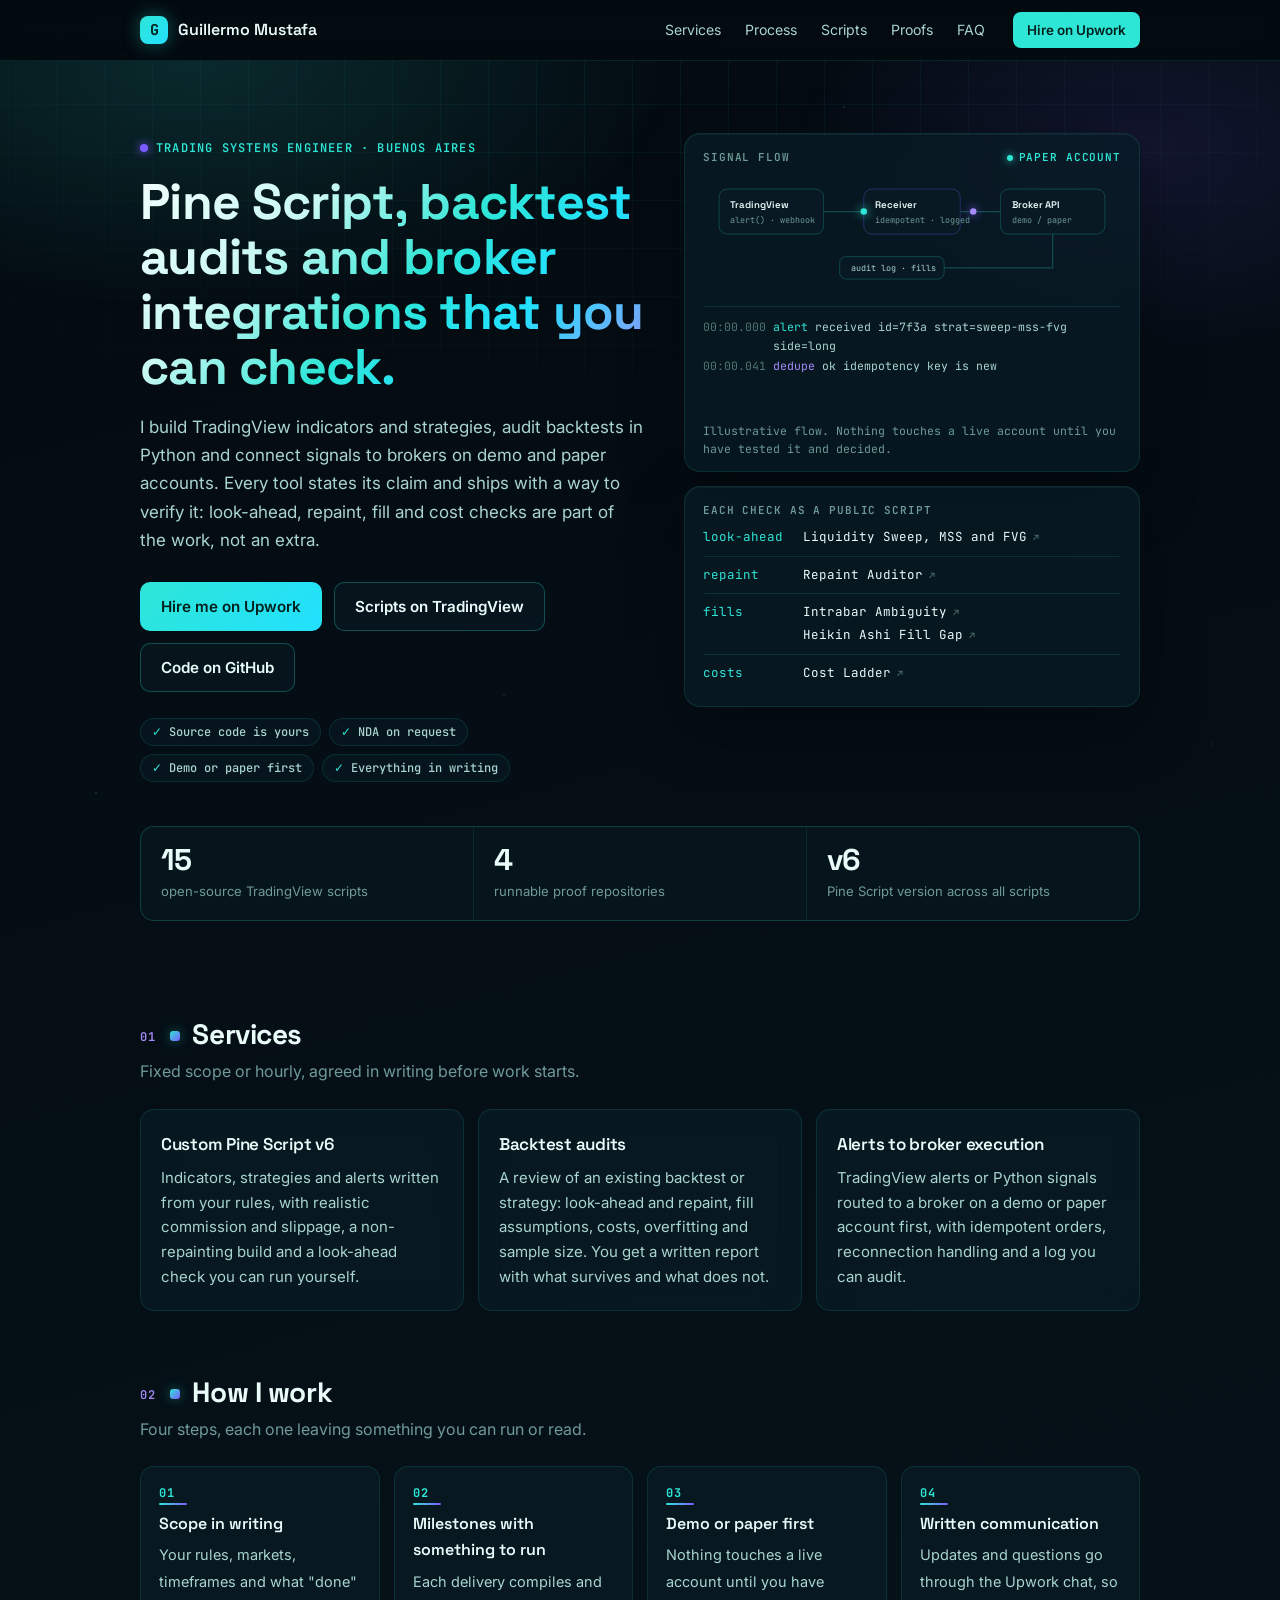
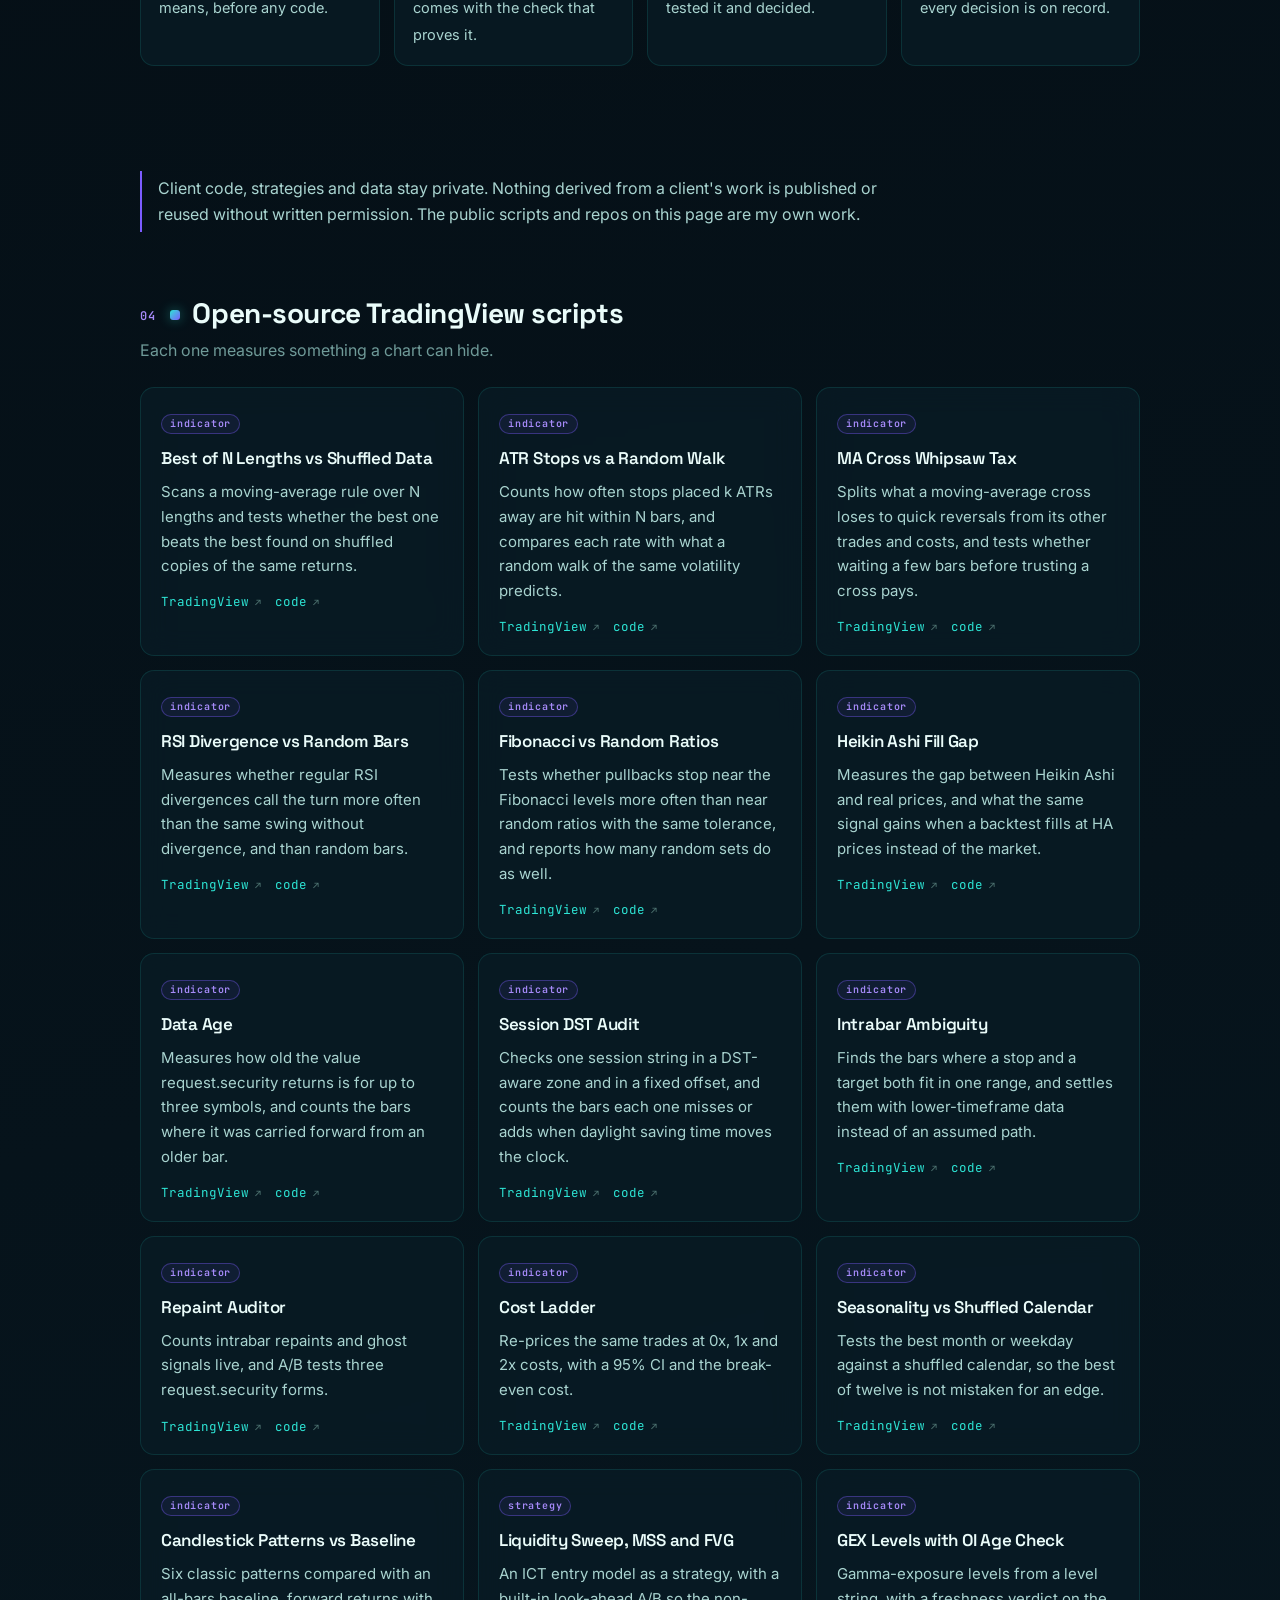
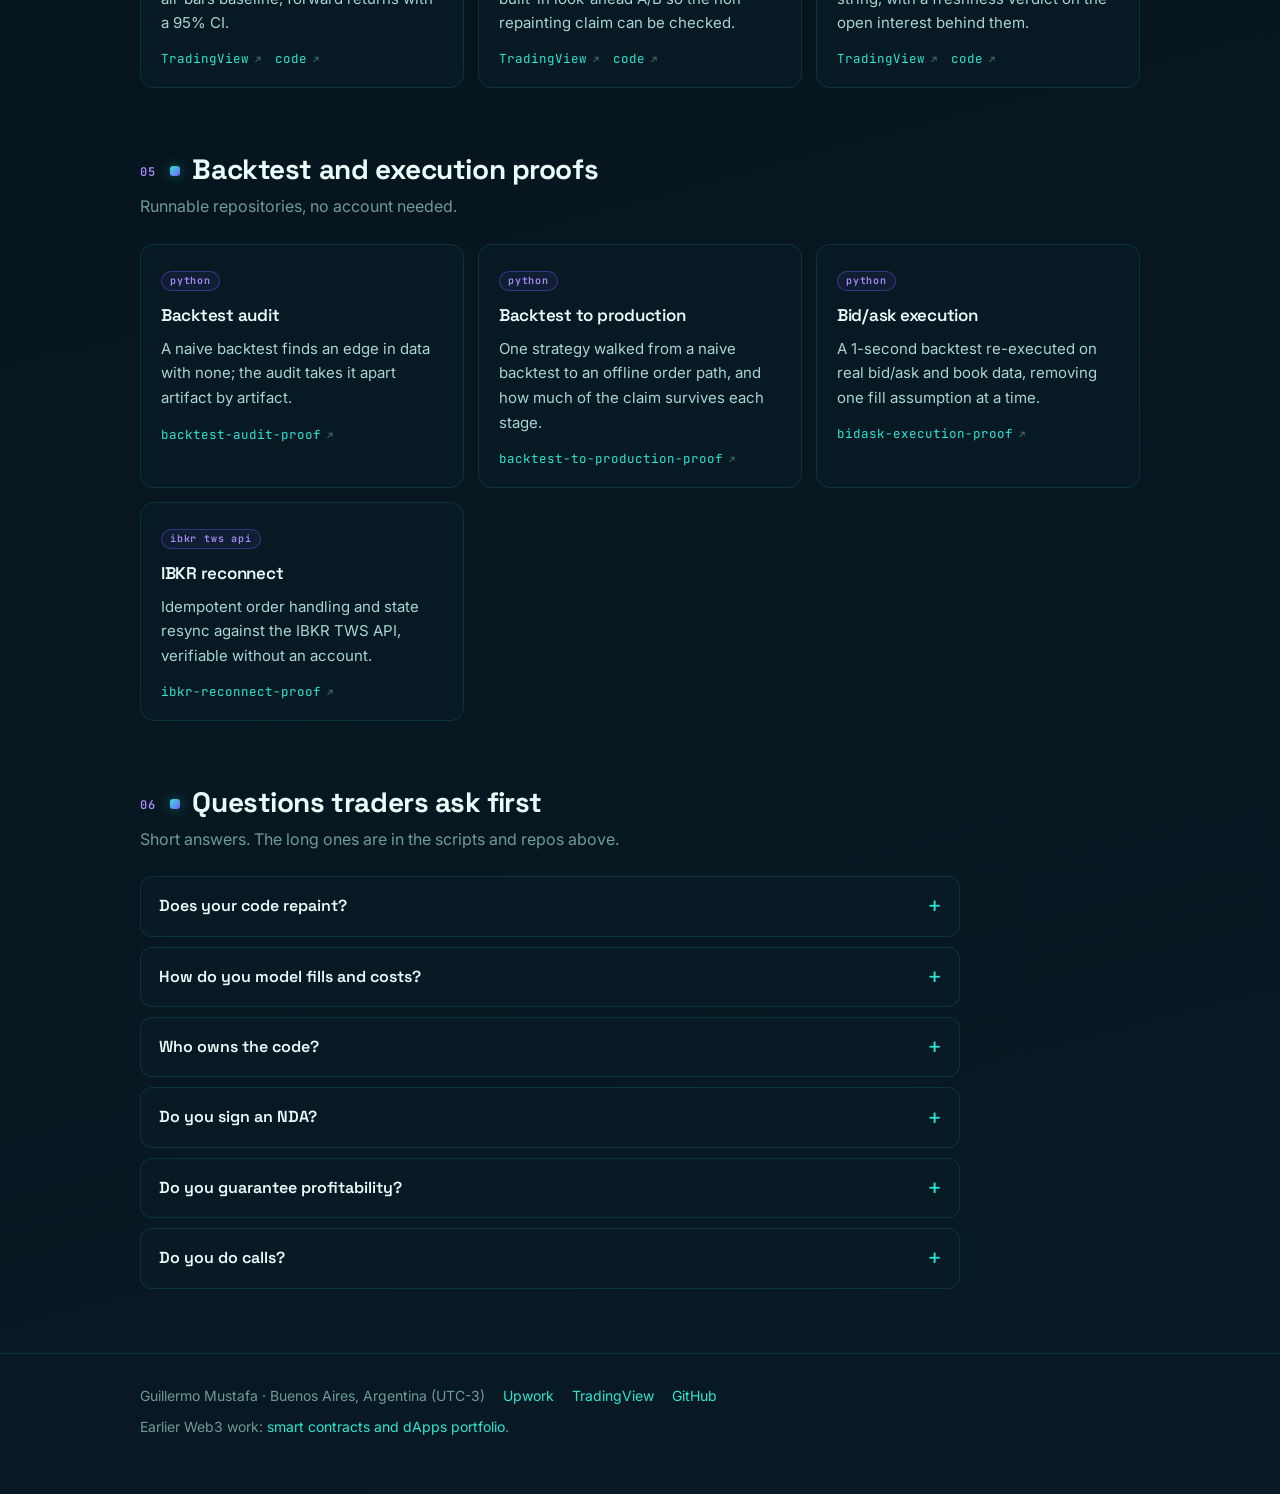
==== index.html @ f9acf1fd "feat: add the Best of N, ATR Stops and MA Cross Whipsaw Tax cards" ====
<!doctype html>
<html lang="en">
<head>
<meta charset="utf-8">
<meta name="viewport" content="width=device-width, initial-scale=1">
<script>document.documentElement.classList.add('js');</script>
<title>Guillermo Mustafa — Trading Systems Engineer</title>
<meta name="description" content="Custom Pine Script v6 indicators and strategies, backtest audits in Python and broker integrations on demo and paper accounts. Every tool states a claim and shows how to check it.">
<meta property="og:title" content="Guillermo Mustafa — Trading Systems Engineer">
<meta property="og:description" content="Pine Script v6, backtest audits and broker integrations on demo and paper accounts, with look-ahead, repaint and cost checks built in.">
<meta property="og:type" content="website">
<meta property="og:url" content="https://guillemustafa-ux.github.io">
<link rel="canonical" href="https://guillemustafa-ux.github.io">
<link rel="icon" href="data:image/svg+xml,%3Csvg xmlns='http://www.w3.org/2000/svg' viewBox='0 0 100 100'%3E%3Crect width='100' height='100' rx='20' fill='%23061219'/%3E%3Ctext x='50' y='68' font-size='52' text-anchor='middle' fill='%232ee6d6' font-family='monospace' font-weight='bold'%3EG%3C/text%3E%3C/svg%3E">
<link rel="preconnect" href="https://fonts.googleapis.com">
<link rel="preconnect" href="https://fonts.gstatic.com" crossorigin>
<link href="https://fonts.googleapis.com/css2?family=Space+Grotesk:wght@500;600;700&family=Inter:wght@400;500;600&family=JetBrains+Mono:wght@400;600&display=swap" rel="stylesheet">
<style>
  /* Tokens. Turquoise is the dominant accent; violet is the signature thread
     (details only, never the dominant color), per the portfolio palette rules. */
  :root {
    color-scheme: dark;
    --bg0: #040b11; --bg1: #06131b; --bg2: #081a24;
    --surface: rgba(9, 28, 38, .72);
    --line: rgba(46, 230, 214, .12); --line-2: rgba(46, 230, 214, .28); --line-v: rgba(124, 92, 255, .38);
    --text: #eafcfa; --text-2: #a9d4d0; --text-3: #6f9a98; --muted: #4f7472;
    --tq: #2ee6d6; --cyan: #22e0ff; --tq-ink: #03201d;
    --violet: #7c5cff; --violet-2: #a78bfa;
    --display: "Space Grotesk", Inter, system-ui, sans-serif;
    --sans: Inter, system-ui, sans-serif;
    --mono: "JetBrains Mono", ui-monospace, monospace;
    --ease: cubic-bezier(.16, 1, .3, 1);
  }
  * { box-sizing: border-box; }
  html { scroll-behavior: smooth; scroll-padding-top: 76px; }
  body {
    margin: 0; min-height: 100dvh; color: var(--text);
    background: linear-gradient(165deg, var(--bg0) 0%, var(--bg1) 55%, var(--bg2) 100%);
    background-color: var(--bg1);
    font: 16px/1.65 var(--sans); -webkit-font-smoothing: antialiased; text-rendering: optimizeLegibility;
  }
  a { color: var(--tq); text-decoration: none; }
  a:hover { text-decoration: underline; }
  ::selection { background: rgba(46, 230, 214, .3); color: var(--text); }
  :focus-visible { outline: none; box-shadow: 0 0 0 3px rgba(46, 230, 214, .55); border-radius: 6px; }
  h1, h2, h3 { font-family: var(--display); letter-spacing: -.015em; }

  /* Ambient: grid + starfield, fixed behind everything, shifted by the pointer. */
  .ambient { position: fixed; inset: -40px; z-index: -1; pointer-events: none;
    transform: translate(var(--px, 0), var(--py, 0)); transition: transform .6s var(--ease); }
  .ambient::before { content: ""; position: absolute; inset: 0;
    background-image:
      linear-gradient(rgba(46, 230, 214, .055) 1px, transparent 1px),
      linear-gradient(90deg, rgba(46, 230, 214, .055) 1px, transparent 1px);
    background-size: 48px 48px;
    -webkit-mask-image: radial-gradient(ellipse 80% 60% at 50% 0%, #000 35%, transparent 90%);
    mask-image: radial-gradient(ellipse 80% 60% at 50% 0%, #000 35%, transparent 90%); }
  .ambient::after { content: ""; position: absolute; inset: 0; opacity: .7;
    background-image:
      radial-gradient(1px 1px at 20% 30%, rgba(234, 252, 250, .55), transparent),
      radial-gradient(1px 1px at 65% 15%, rgba(234, 252, 250, .4), transparent),
      radial-gradient(1.5px 1.5px at 85% 55%, rgba(167, 139, 250, .5), transparent),
      radial-gradient(1px 1px at 40% 75%, rgba(234, 252, 250, .3), transparent),
      radial-gradient(1.5px 1.5px at 10% 85%, rgba(46, 230, 214, .45), transparent),
      radial-gradient(1px 1px at 92% 80%, rgba(234, 252, 250, .3), transparent),
      radial-gradient(1px 1px at 55% 45%, rgba(167, 139, 250, .35), transparent); }
  .glow-hero { position: absolute; inset: 0; z-index: -1; pointer-events: none;
    background:
      radial-gradient(ellipse 700px 360px at 15% 0%, rgba(46, 230, 214, .14), transparent 70%),
      radial-gradient(ellipse 520px 300px at 90% 10%, rgba(124, 92, 255, .12), transparent 70%); }

  .wrap { max-width: 1040px; margin: 0 auto; padding: 0 20px; }

  /* Nav */
  nav { position: sticky; top: 0; z-index: 20; background: rgba(4, 11, 17, .7);
    -webkit-backdrop-filter: blur(14px); backdrop-filter: blur(14px); border-bottom: 1px solid var(--line); }
  nav .wrap { display: flex; align-items: center; gap: 18px; height: 60px; }
  .brand { display: flex; align-items: center; gap: 10px; color: var(--text); font-weight: 600; font-family: var(--display); }
  .brand:hover { text-decoration: none; }
  .brand .mark { width: 28px; height: 28px; border-radius: 8px; display: grid; place-items: center;
    font: 700 15px var(--mono); color: var(--tq-ink); background: linear-gradient(135deg, var(--tq), var(--cyan));
    box-shadow: 0 0 18px rgba(46, 230, 214, .35); }
  nav .links { margin-left: auto; display: flex; gap: 4px; }
  nav .links a { color: var(--text-2); font-size: .88rem; padding: 6px 10px; border-radius: 8px; transition: color .2s, background .2s; }
  nav .links a:hover { color: var(--text); background: rgba(46, 230, 214, .08); text-decoration: none; }
  nav .cta-sm { font-size: .84rem; font-weight: 600; padding: 7px 14px; border-radius: 8px; color: var(--tq-ink);
    background: var(--tq); transition: transform .25s var(--ease), box-shadow .25s; }
  nav .cta-sm:hover { text-decoration: none; transform: translateY(-1px); box-shadow: 0 0 22px rgba(46, 230, 214, .4); }
  @media (max-width: 760px) { nav .links { display: none; } }

  /* Hero */
  header { position: relative; padding: 72px 0 40px; }
  .hero { display: grid; grid-template-columns: 1.05fr .95fr; gap: 40px; align-items: start; }
  .hero > * { min-width: 0; }
  @media (max-width: 860px) { .hero { grid-template-columns: 1fr; gap: 32px; } header { padding-top: 48px; } }
  .kicker { display: inline-flex; align-items: center; gap: 8px; font: 600 12px/1 var(--mono); color: var(--tq);
    letter-spacing: .1em; text-transform: uppercase; }
  .kicker::before { content: ""; width: 8px; height: 8px; border-radius: 50%; background: var(--violet);
    box-shadow: 0 0 10px var(--violet); animation: beat 2.4s ease-in-out infinite; }
  @keyframes beat { 0%, 100% { transform: scale(1); opacity: 1; } 50% { transform: scale(.72); opacity: .6; } }
  h1 { font-size: clamp(32px, 4.6vw, 50px); line-height: 1.1; margin: 16px 0 18px; font-weight: 700; }
  h1 { background: linear-gradient(135deg, #f2fffd 0%, #c9f8f3 28%, var(--tq) 52%, var(--cyan) 72%, var(--violet-2) 100%);
    -webkit-background-clip: text; background-clip: text; color: transparent; }
  .lead { color: var(--text-2); font-size: 17px; max-width: 560px; margin: 0; }
  .cta { display: flex; flex-wrap: wrap; gap: 12px; margin-top: 28px; }
  .btn { position: relative; display: inline-flex; align-items: center; gap: 8px; padding: 11px 20px; border-radius: 10px;
    font-weight: 600; font-size: .95rem; color: var(--text); border: 1px solid var(--line-2); background: rgba(9, 28, 38, .5);
    transition: transform .25s var(--ease), border-color .25s, box-shadow .25s, background .25s; }
  .btn:hover { text-decoration: none; transform: translateY(-2px); border-color: var(--tq); background: rgba(46, 230, 214, .06); }
  .btn.primary { color: var(--tq-ink); background: linear-gradient(135deg, var(--tq), var(--cyan)); border-color: transparent;
    box-shadow: 0 0 0 rgba(46, 230, 214, 0); }
  .btn.primary::after { content: ""; position: absolute; inset: -2px; border-radius: 12px; z-index: -1; opacity: 0;
    background: linear-gradient(135deg, var(--tq), var(--violet)); filter: blur(10px); transition: opacity .3s; }
  .btn.primary:hover { box-shadow: 0 8px 30px rgba(46, 230, 214, .35); }
  .btn.primary:hover::after { opacity: .7; }
  .chips { display: flex; flex-wrap: wrap; gap: 8px; margin-top: 26px; }
  .chip { font: 500 12px/1 var(--mono); color: var(--text-2); padding: 7px 11px; border-radius: 999px;
    border: 1px solid var(--line); background: rgba(9, 28, 38, .5); }
  .chip::before { content: "✓ "; color: var(--tq); }

  /* Pipeline diagram */
  .pipe { position: relative; border-radius: 16px; border: 1px solid var(--line); background: var(--surface);
    -webkit-backdrop-filter: blur(16px); backdrop-filter: blur(16px); padding: 18px 18px 14px;
    box-shadow: 0 20px 60px rgba(0, 0, 0, .35), inset 0 1px 0 rgba(255, 255, 255, .04); }
  .pipe .title { display: flex; justify-content: space-between; align-items: center; font: 600 11px/1 var(--mono);
    color: var(--text-3); letter-spacing: .08em; text-transform: uppercase; margin-bottom: 10px; }
  .pipe .title .live { color: var(--tq); display: inline-flex; align-items: center; gap: 6px; }
  .pipe .title .live::before { content: ""; width: 6px; height: 6px; border-radius: 50%; background: var(--tq);
    box-shadow: 0 0 8px var(--tq); animation: beat 1.6s ease-in-out infinite; }
  .pipe svg { width: 100%; height: auto; display: block; overflow: visible; }
  .pipe .node { fill: rgba(8, 26, 36, .9); stroke: var(--line-2); stroke-width: 1; }
  .pipe .node.v { stroke: var(--line-v); }
  .pipe .label { font: 600 12px var(--display); fill: var(--text); }
  .pipe .sub { font: 10.5px var(--mono); fill: var(--text-3); }
  .pipe .wire { stroke: rgba(46, 230, 214, .25); stroke-width: 1.5; fill: none; }
  .pipe .pulse { fill: var(--tq); filter: drop-shadow(0 0 6px var(--tq)); }
  .pipe .pulse.v { fill: var(--violet-2); filter: drop-shadow(0 0 6px var(--violet)); }
  .log { margin-top: 12px; border-top: 1px solid var(--line); padding-top: 10px; font: 11.5px/1.7 var(--mono);
    color: var(--text-2); min-height: 92px; }
  /* Wrapped lines hang under the message, after the 10-character timestamp. */
  .log div { overflow-wrap: anywhere; padding-left: 10ch; text-indent: -10ch; }
  .js .log div { opacity: 0; transform: translateX(-6px); transition: opacity .35s var(--ease), transform .35s var(--ease); }
  .js .log div.on { opacity: 1; transform: none; }
  .log .t { color: var(--muted); }
  .log .k { color: var(--tq); }
  .log .v { color: var(--violet-2); }
  .pipe .foot { margin-top: 8px; font: 11.5px/1.5 var(--mono); color: var(--text-3); }
  /* Two layouts of the same flow: horizontal on wide screens, stacked on phones,
     where the horizontal one would scale its labels down to about 6px. */
  .pipe .flow-v { display: none; }
  .pipe .flow-v .label { font-size: 14px; }
  .pipe .flow-v .sub { font-size: 12px; }
  @media (max-width: 560px) { .pipe .flow-h { display: none; } .pipe .flow-v { display: block; } }

  /* Hero side column: the flow card and the checks panel under it */
  .hero-side { display: grid; gap: 14px; }
  .checks ul { list-style: none; margin: 0; padding: 0; }
  .checks li { display: grid; grid-template-columns: 11ch 1fr; gap: 12px; padding: 9px 0; border-top: 1px solid var(--line);
    font: 12.5px/1.5 var(--mono); }
  .checks li:first-child { border-top: 0; padding-top: 2px; }
  .checks li > span { color: var(--tq); }
  .checks li div { display: flex; flex-wrap: wrap; gap: 4px 14px; }
  .checks a { color: var(--text); }
  .checks a::after { content: " ↗"; color: var(--muted); font-size: .8em; }

  /* Stats */
  .stats { display: grid; grid-template-columns: repeat(3, 1fr); gap: 1px; margin: 44px 0 0; border: 1px solid var(--line);
    border-radius: 14px; overflow: hidden; background: var(--line); }
  .stat { background: rgba(6, 19, 27, .85); padding: 18px 20px; }
  .stat b { display: block; font: 700 30px/1 var(--display); color: var(--text); letter-spacing: -.02em; }
  .stat b small { font-size: 16px; color: var(--tq); margin-left: 2px; }
  .stat span { display: block; margin-top: 6px; font-size: .82rem; color: var(--text-3); }
  @media (max-width: 560px) { .stat { padding: 14px 12px; } .stat b { font-size: 26px; } .stat span { font-size: .76rem; } }

  /* Sections */
  section { padding: 56px 0 8px; }
  .sec-head { display: flex; align-items: baseline; gap: 14px; margin-bottom: 6px; }
  h2 { font-size: clamp(22px, 2.6vw, 28px); margin: 0; display: flex; align-items: flex-start; gap: 12px; font-weight: 700; line-height: 1.25; }
  h2::before { content: ""; width: 10px; height: 10px; border-radius: 3px; flex: none; margin-top: .5em;
    background: linear-gradient(135deg, var(--tq), var(--violet)); box-shadow: 0 0 12px rgba(46, 230, 214, .4); }
  .num { font: 600 12px var(--mono); color: var(--violet-2); letter-spacing: .1em; }
  .sub { color: var(--text-3); margin: 0 0 24px; }
  .grid { display: grid; grid-template-columns: repeat(auto-fit, minmax(270px, 1fr)); gap: 14px; }

  /* Cards: glass + pointer spotlight + turquoise glow on hover */
  .card { position: relative; overflow: hidden; border-radius: 14px; padding: 20px; border: 1px solid var(--line);
    background: var(--surface); -webkit-backdrop-filter: blur(14px); backdrop-filter: blur(14px);
    transition: transform .35s var(--ease), border-color .35s, box-shadow .35s; }
  .card::before { content: ""; position: absolute; inset: 0; opacity: 0; pointer-events: none; transition: opacity .4s;
    background: radial-gradient(260px circle at var(--mx, 50%) var(--my, 50%), rgba(46, 230, 214, .13), transparent 60%); }
  .card:hover { transform: translateY(-3px); border-color: var(--line-2);
    box-shadow: 0 14px 40px rgba(0, 0, 0, .35), 0 0 28px rgba(46, 230, 214, .12); }
  .card:hover::before { opacity: 1; }
  .card h3 { margin: 0 0 8px; font-size: 17px; font-weight: 600; }
  .card p { margin: 0; color: var(--text-2); font-size: 15px; }
  .card .links { margin-top: 14px; font: 12.5px var(--mono); display: flex; gap: 14px; flex-wrap: wrap; }
  .card .links a::after { content: " ↗"; color: var(--muted); font-size: .8em; }
  .card .tag { display: inline-block; margin-bottom: 10px; font: 600 10px/1 var(--mono); letter-spacing: .08em;
    color: var(--violet-2); border: 1px solid var(--line-v); border-radius: 999px; padding: 4px 8px; background: rgba(124, 92, 255, .08); }

  /* Process timeline */
  .steps { list-style: none; margin: 0; padding: 0; display: grid; grid-template-columns: repeat(auto-fit, minmax(220px, 1fr)); gap: 14px; counter-reset: s; }
  .steps li { position: relative; padding: 18px 18px 18px 18px; border-radius: 14px; border: 1px solid var(--line); background: var(--surface); counter-increment: s; }
  .steps li::before { content: "0" counter(s); font: 700 12px var(--mono); color: var(--tq); letter-spacing: .1em; display: block; margin-bottom: 10px; }
  .steps li::after { content: ""; position: absolute; left: 18px; top: 36px; width: 28px; height: 2px;
    background: linear-gradient(90deg, var(--tq), var(--violet)); border-radius: 2px; }
  .steps b { display: block; color: var(--text); margin-bottom: 4px; font-family: var(--display); font-weight: 600; }
  .steps span { color: var(--text-2); font-size: 14.5px; }

  .note { border-left: 2px solid var(--violet); padding: 4px 0 4px 16px; color: var(--text-2); margin: 0; max-width: 760px; }

  /* FAQ */
  .faq { display: grid; gap: 10px; max-width: 820px; }
  details { border: 1px solid var(--line); border-radius: 12px; background: var(--surface); transition: border-color .3s; }
  details[open] { border-color: var(--line-2); }
  summary { cursor: pointer; list-style: none; display: flex; align-items: center; gap: 12px; padding: 16px 18px;
    font-family: var(--display); font-weight: 600; font-size: 16px; }
  summary::-webkit-details-marker { display: none; }
  summary::after { content: "+"; margin-left: auto; color: var(--tq); font: 400 22px/1 var(--mono); transition: transform .3s var(--ease); }
  details[open] summary::after { transform: rotate(45deg); }
  details .ans { padding: 0 18px 18px 18px; color: var(--text-2); font-size: 15px; animation: fade .35s var(--ease); }
  @keyframes fade { from { opacity: 0; transform: translateY(-4px); } to { opacity: 1; transform: none; } }

  footer { margin-top: 56px; border-top: 1px solid var(--line); padding: 30px 0 56px; color: var(--text-3); font-size: 14px; }
  footer .row { display: flex; flex-wrap: wrap; gap: 8px 18px; }

  /* Scroll reveal */
  /* Scoped to .js so the page stays fully visible when scripts do not run. */
  .js .reveal { opacity: 0; transform: translateY(14px); transition: opacity .6s var(--ease), transform .6s var(--ease); transition-delay: var(--d, 0s); }
  .js .reveal.in { opacity: 1; transform: none; }

  @media (prefers-reduced-motion: reduce) {
    *, *::before, *::after { animation-duration: .001ms !important; animation-iteration-count: 1 !important; transition-duration: .001ms !important; scroll-behavior: auto !important; }
    .js .reveal { opacity: 1; transform: none; }
    .js .log div { opacity: 1; transform: none; }
  }
</style>
</head>
<body>
<div class="ambient" aria-hidden="true"></div>

<nav>
  <div class="wrap">
    <a class="brand" href="#top"><span class="mark">G</span> Guillermo Mustafa</a>
    <div class="links">
      <a href="#services">Services</a>
      <a href="#process">Process</a>
      <a href="#scripts">Scripts</a>
      <a href="#proofs">Proofs</a>
      <a href="#faq">FAQ</a>
    </div>
    <a class="cta-sm" href="https://www.upwork.com/freelancers/~01fa3c5136b53674c8">Hire on Upwork</a>
  </div>
</nav>

<header id="top">
  <div class="glow-hero" aria-hidden="true"></div>
  <div class="wrap">
    <div class="hero">
      <div>
        <div class="kicker">Trading systems engineer · Buenos Aires</div>
        <h1>Pine Script, backtest audits and broker integrations that you can check.</h1>
        <p class="lead">I build TradingView indicators and strategies, audit backtests in Python and connect signals to brokers on demo and paper accounts. Every tool states its claim and ships with a way to verify it: look-ahead, repaint, fill and cost checks are part of the work, not an extra.</p>
        <div class="cta">
          <a class="btn primary" href="https://www.upwork.com/freelancers/~01fa3c5136b53674c8">Hire me on Upwork</a>
          <a class="btn" href="https://www.tradingview.com/u/GuilleMustafa/">Scripts on TradingView</a>
          <a class="btn" href="https://github.com/guillemustafa-ux">Code on GitHub</a>
        </div>
        <div class="chips">
          <span class="chip">Source code is yours</span>
          <span class="chip">NDA on request</span>
          <span class="chip">Demo or paper first</span>
          <span class="chip">Everything in writing</span>
        </div>
      </div>

      <div class="hero-side">
      <div class="pipe" role="figure" aria-label="Illustrative signal flow: TradingView alert to receiver to broker on a paper account">
        <div class="title"><span>Signal flow</span><span class="live">paper account</span></div>
        <svg class="flow-h" viewBox="0 0 520 150" aria-hidden="true">
          <defs>
            <path id="wire1" d="M150 48 C 172 48, 178 48, 200 48"/>
            <path id="wire2" d="M320 48 C 342 48, 348 48, 370 48"/>
            <path id="wire3" d="M435 76 C 435 98, 435 104, 435 118 L 300 118"/>
          </defs>
          <use href="#wire1" class="wire"/><use href="#wire2" class="wire"/><use href="#wire3" class="wire"/>
          <rect class="node" x="20" y="20" width="130" height="56" rx="10"/>
          <text class="label" x="34" y="44">TradingView</text>
          <text class="sub" x="34" y="62">alert() · webhook</text>
          <rect class="node v" x="200" y="20" width="120" height="56" rx="10"/>
          <text class="label" x="214" y="44">Receiver</text>
          <text class="sub" x="214" y="62">idempotent · logged</text>
          <rect class="node" x="370" y="20" width="130" height="56" rx="10"/>
          <text class="label" x="384" y="44">Broker API</text>
          <text class="sub" x="384" y="62">demo / paper</text>
          <rect class="node" x="170" y="104" width="130" height="28" rx="8"/>
          <text class="sub" x="184" y="122" style="fill: var(--text-2)">audit log · fills</text>
          <circle class="pulse" r="4"><animateMotion dur="1.4s" begin="0s;p3.end+1.2s" fill="freeze" id="p1"><mpath href="#wire1"/></animateMotion></circle>
          <circle class="pulse v" r="4" opacity="0"><animateMotion dur="1.4s" begin="p1.end" fill="freeze" id="p2"><mpath href="#wire2"/></animateMotion><set attributeName="opacity" to="1" begin="p1.end"/><set attributeName="opacity" to="0" begin="p2.end"/></circle>
          <circle class="pulse" r="4" opacity="0"><animateMotion dur="1.6s" begin="p2.end" fill="freeze" id="p3"><mpath href="#wire3"/></animateMotion><set attributeName="opacity" to="1" begin="p2.end"/><set attributeName="opacity" to="0" begin="p3.end"/></circle>
        </svg>
        <svg class="flow-v" viewBox="0 0 320 270" aria-hidden="true">
          <defs>
            <path id="vwire1" d="M160 52 L160 84"/>
            <path id="vwire2" d="M160 130 L160 162"/>
            <path id="vwire3" d="M160 208 L160 236"/>
          </defs>
          <use href="#vwire1" class="wire"/><use href="#vwire2" class="wire"/><use href="#vwire3" class="wire"/>
          <rect class="node" x="40" y="6" width="240" height="46" rx="10"/>
          <text class="label" x="160" y="26" text-anchor="middle">TradingView</text>
          <text class="sub" x="160" y="43" text-anchor="middle">alert() · webhook</text>
          <rect class="node v" x="40" y="84" width="240" height="46" rx="10"/>
          <text class="label" x="160" y="104" text-anchor="middle">Receiver</text>
          <text class="sub" x="160" y="121" text-anchor="middle">idempotent · logged</text>
          <rect class="node" x="40" y="162" width="240" height="46" rx="10"/>
          <text class="label" x="160" y="182" text-anchor="middle">Broker API</text>
          <text class="sub" x="160" y="199" text-anchor="middle">demo / paper</text>
          <rect class="node" x="85" y="236" width="150" height="30" rx="8"/>
          <text class="sub" x="160" y="256" text-anchor="middle" style="fill: var(--text-2)">audit log · fills</text>
          <circle class="pulse" r="4"><animateMotion dur="1.4s" begin="0s;v3.end+1.2s" fill="freeze" id="v1"><mpath href="#vwire1"/></animateMotion></circle>
          <circle class="pulse v" r="4" opacity="0"><animateMotion dur="1.4s" begin="v1.end" fill="freeze" id="v2"><mpath href="#vwire2"/></animateMotion><set attributeName="opacity" to="1" begin="v1.end"/><set attributeName="opacity" to="0" begin="v2.end"/></circle>
          <circle class="pulse" r="4" opacity="0"><animateMotion dur="1.6s" begin="v2.end" fill="freeze" id="v3"><mpath href="#vwire3"/></animateMotion><set attributeName="opacity" to="1" begin="v2.end"/><set attributeName="opacity" to="0" begin="v3.end"/></circle>
        </svg>
        <div class="log" id="log">
          <div><span class="t">00:00.000</span> <span class="k">alert</span> received  id=7f3a  strat=sweep-mss-fvg  side=long</div>
          <div><span class="t">00:00.041</span> <span class="v">dedupe</span> ok  idempotency key is new</div>
          <div><span class="t">00:00.118</span> <span class="k">order</span> sent  paper  qty=1  type=limit</div>
          <div><span class="t">00:01.402</span> <span class="k">fill</span> logged  slippage=0.25  state synced</div>
        </div>
        <div class="foot">Illustrative flow. Nothing touches a live account until you have tested it and decided.</div>
      </div>

      <div class="pipe checks">
        <div class="title"><span>Each check as a public script</span></div>
        <ul>
          <li><span>look-ahead</span><div><a href="https://www.tradingview.com/script/2pqi4yFB-Liquidity-Sweep-MSS-and-FVG-Entry-Model-with-Look-ahead-A-B/">Liquidity Sweep, MSS and FVG</a></div></li>
          <li><span>repaint</span><div><a href="https://www.tradingview.com/script/7USFvRmd-Repaint-Auditor-Live-Flicker-Counter-and-request-security-A-B/">Repaint Auditor</a></div></li>
          <li><span>fills</span><div><a href="https://www.tradingview.com/script/QXyp6oKQ-Intrabar-Ambiguity-Which-Hit-First-Stop-or-Target/">Intrabar Ambiguity</a><a href="https://www.tradingview.com/script/oTHxF7ou-Heikin-Ashi-Fill-Gap-What-a-Backtest-Gains-at-HA-Prices/">Heikin Ashi Fill Gap</a></div></li>
          <li><span>costs</span><div><a href="https://www.tradingview.com/script/kQRPTxtz-Cost-Ladder-Does-a-Signal-Survive-0x-1x-and-2x-Costs/">Cost Ladder</a></div></li>
        </ul>
      </div>
      </div>
    </div>

    <div class="stats reveal">
      <div class="stat"><b data-count="15" data-count-from="#scripts .card">15</b><span>open-source TradingView scripts</span></div>
      <div class="stat"><b data-count="4" data-count-from="#proofs .card">4</b><span>runnable proof repositories</span></div>
      <div class="stat"><b>v6</b><span>Pine Script version across all scripts</span></div>
    </div>
  </div>
</header>

<main class="wrap">

<section id="services">
  <div class="sec-head reveal"><span class="num">01</span><h2>Services</h2></div>
  <p class="sub reveal">Fixed scope or hourly, agreed in writing before work starts.</p>
  <div class="grid">
    <div class="card reveal" style="--d:.0s">
      <h3>Custom Pine Script v6</h3>
      <p>Indicators, strategies and alerts written from your rules, with realistic commission and slippage, a non-repainting build and a look-ahead check you can run yourself.</p>
    </div>
    <div class="card reveal" style="--d:.08s">
      <h3>Backtest audits</h3>
      <p>A review of an existing backtest or strategy: look-ahead and repaint, fill assumptions, costs, overfitting and sample size. You get a written report with what survives and what does not.</p>
    </div>
    <div class="card reveal" style="--d:.16s">
      <h3>Alerts to broker execution</h3>
      <p>TradingView alerts or Python signals routed to a broker on a demo or paper account first, with idempotent orders, reconnection handling and a log you can audit.</p>
    </div>
  </div>
</section>

<section id="process">
  <div class="sec-head reveal"><span class="num">02</span><h2>How I work</h2></div>
  <p class="sub reveal">Four steps, each one leaving something you can run or read.</p>
  <ol class="steps">
    <li class="reveal" style="--d:.0s"><b>Scope in writing</b><span>Your rules, markets, timeframes and what "done" means, before any code.</span></li>
    <li class="reveal" style="--d:.08s"><b>Milestones with something to run</b><span>Each delivery compiles and comes with the check that proves it.</span></li>
    <li class="reveal" style="--d:.16s"><b>Demo or paper first</b><span>Nothing touches a live account until you have tested it and decided.</span></li>
    <li class="reveal" style="--d:.24s"><b>Written communication</b><span>Updates and questions go through the Upwork chat, so every decision is on record.</span></li>
  </ol>
</section>

<section id="confidentiality">
  <div class="sec-head reveal"><span class="num">03</span><h2>Confidentiality</h2></div>
  <p class="note reveal">Client code, strategies and data stay private. Nothing derived from a client's work is published or reused without written permission. The public scripts and repos on this page are my own work.</p>
</section>

<section id="scripts">
  <div class="sec-head reveal"><span class="num">04</span><h2>Open-source TradingView scripts</h2></div>
  <p class="sub reveal">Each one measures something a chart can hide.</p>
  <div class="grid">
    <div class="card reveal" style="--d:.0s">
      <span class="tag">indicator</span>
      <h3>Best of N Lengths vs Shuffled Data</h3>
      <p>Scans a moving-average rule over N lengths and tests whether the best one beats the best found on shuffled copies of the same returns.</p>
      <div class="links"><a href="https://www.tradingview.com/script/9i6KR53K-Best-of-N-Lengths-vs-Shuffled-Data-Is-the-Optimum-Real/">TradingView</a><a href="https://github.com/guillemustafa-ux/best-of-n-vs-shuffled">code</a></div>
    </div>
    <div class="card reveal" style="--d:.0s">
      <span class="tag">indicator</span>
      <h3>ATR Stops vs a Random Walk</h3>
      <p>Counts how often stops placed k ATRs away are hit within N bars, and compares each rate with what a random walk of the same volatility predicts.</p>
      <div class="links"><a href="https://www.tradingview.com/script/ATVajrIj-ATR-Stops-vs-a-Random-Walk-How-Often-Noise-Hits-Them/">TradingView</a><a href="https://github.com/guillemustafa-ux/atr-stop-vs-random-walk">code</a></div>
    </div>
    <div class="card reveal" style="--d:.0s">
      <span class="tag">indicator</span>
      <h3>MA Cross Whipsaw Tax</h3>
      <p>Splits what a moving-average cross loses to quick reversals from its other trades and costs, and tests whether waiting a few bars before trusting a cross pays.</p>
      <div class="links"><a href="https://www.tradingview.com/script/qDfurRAU-MA-Cross-Whipsaw-Tax-What-the-Fake-Crosses-Cost/">TradingView</a><a href="https://github.com/guillemustafa-ux/ma-cross-whipsaw-tax">code</a></div>
    </div>
    <div class="card reveal" style="--d:.0s">
      <span class="tag">indicator</span>
      <h3>RSI Divergence vs Random Bars</h3>
      <p>Measures whether regular RSI divergences call the turn more often than the same swing without divergence, and than random bars.</p>
      <div class="links"><a href="https://www.tradingview.com/script/LxAhwOxK-RSI-Divergence-vs-Random-Bars-Does-It-Call-the-Turn/">TradingView</a><a href="https://github.com/guillemustafa-ux/rsi-divergence-vs-random">code</a></div>
    </div>
    <div class="card reveal" style="--d:.0s">
      <span class="tag">indicator</span>
      <h3>Fibonacci vs Random Ratios</h3>
      <p>Tests whether pullbacks stop near the Fibonacci levels more often than near random ratios with the same tolerance, and reports how many random sets do as well.</p>
      <div class="links"><a href="https://www.tradingview.com/script/MV9tTaED-Fibonacci-vs-Random-Ratios-Where-Pullbacks-Actually-Stop/">TradingView</a><a href="https://github.com/guillemustafa-ux/fibonacci-vs-random">code</a></div>
    </div>
    <div class="card reveal" style="--d:.0s">
      <span class="tag">indicator</span>
      <h3>Heikin Ashi Fill Gap</h3>
      <p>Measures the gap between Heikin Ashi and real prices, and what the same signal gains when a backtest fills at HA prices instead of the market.</p>
      <div class="links"><a href="https://www.tradingview.com/script/oTHxF7ou-Heikin-Ashi-Fill-Gap-What-a-Backtest-Gains-at-HA-Prices/">TradingView</a><a href="https://github.com/guillemustafa-ux/heikin-ashi-fill-gap">code</a></div>
    </div>
    <div class="card reveal" style="--d:.05s">
      <span class="tag">indicator</span>
      <h3>Data Age</h3>
      <p>Measures how old the value request.security returns is for up to three symbols, and counts the bars where it was carried forward from an older bar.</p>
      <div class="links"><a href="https://www.tradingview.com/script/txAVsq9Y-Data-Age-How-Old-Is-the-Value-request-security-Returns/">TradingView</a><a href="https://github.com/guillemustafa-ux/request-data-age">code</a></div>
    </div>
    <div class="card reveal" style="--d:.05s">
      <span class="tag">indicator</span>
      <h3>Session DST Audit</h3>
      <p>Checks one session string in a DST-aware zone and in a fixed offset, and counts the bars each one misses or adds when daylight saving time moves the clock.</p>
      <div class="links"><a href="https://www.tradingview.com/script/EMa1CDGm-Session-DST-Audit-Does-a-Fixed-Offset-Session-Drift/">TradingView</a><a href="https://github.com/guillemustafa-ux/session-dst-audit">code</a></div>
    </div>
    <div class="card reveal" style="--d:.1s">
      <span class="tag">indicator</span>
      <h3>Intrabar Ambiguity</h3>
      <p>Finds the bars where a stop and a target both fit in one range, and settles them with lower-timeframe data instead of an assumed path.</p>
      <div class="links"><a href="https://www.tradingview.com/script/QXyp6oKQ-Intrabar-Ambiguity-Which-Hit-First-Stop-or-Target/">TradingView</a><a href="https://github.com/guillemustafa-ux/intrabar-ambiguity">code</a></div>
    </div>
    <div class="card reveal" style="--d:.0s">
      <span class="tag">indicator</span>
      <h3>Repaint Auditor</h3>
      <p>Counts intrabar repaints and ghost signals live, and A/B tests three request.security forms.</p>
      <div class="links"><a href="https://www.tradingview.com/script/7USFvRmd-Repaint-Auditor-Live-Flicker-Counter-and-request-security-A-B/">TradingView</a><a href="https://github.com/guillemustafa-ux/repaint-auditor">code</a></div>
    </div>
    <div class="card reveal" style="--d:.05s">
      <span class="tag">indicator</span>
      <h3>Cost Ladder</h3>
      <p>Re-prices the same trades at 0x, 1x and 2x costs, with a 95% CI and the break-even cost.</p>
      <div class="links"><a href="https://www.tradingview.com/script/kQRPTxtz-Cost-Ladder-Does-a-Signal-Survive-0x-1x-and-2x-Costs/">TradingView</a><a href="https://github.com/guillemustafa-ux/cost-ladder">code</a></div>
    </div>
    <div class="card reveal" style="--d:.1s">
      <span class="tag">indicator</span>
      <h3>Seasonality vs Shuffled Calendar</h3>
      <p>Tests the best month or weekday against a shuffled calendar, so the best of twelve is not mistaken for an edge.</p>
      <div class="links"><a href="https://www.tradingview.com/script/5RcwXxp7-Seasonality-vs-Shuffled-Calendar-Is-the-Best-Month-Real/">TradingView</a><a href="https://github.com/guillemustafa-ux/seasonality-shuffle">code</a></div>
    </div>
    <div class="card reveal" style="--d:.0s">
      <span class="tag">indicator</span>
      <h3>Candlestick Patterns vs Baseline</h3>
      <p>Six classic patterns compared with an all-bars baseline, forward returns with a 95% CI.</p>
      <div class="links"><a href="https://www.tradingview.com/script/fGFxqicu-Candlestick-Patterns-vs-Baseline-Forward-Returns-95-CI/">TradingView</a><a href="https://github.com/guillemustafa-ux/candlestick-base-rates">code</a></div>
    </div>
    <div class="card reveal" style="--d:.05s">
      <span class="tag">strategy</span>
      <h3>Liquidity Sweep, MSS and FVG</h3>
      <p>An ICT entry model as a strategy, with a built-in look-ahead A/B so the non-repainting claim can be checked.</p>
      <div class="links"><a href="https://www.tradingview.com/script/2pqi4yFB-Liquidity-Sweep-MSS-and-FVG-Entry-Model-with-Look-ahead-A-B/">TradingView</a><a href="https://github.com/guillemustafa-ux/ict-sweep-mss-fvg">code</a></div>
    </div>
    <div class="card reveal" style="--d:.1s">
      <span class="tag">indicator</span>
      <h3>GEX Levels with OI Age Check</h3>
      <p>Gamma-exposure levels from a level string, with a freshness verdict on the open interest behind them.</p>
      <div class="links"><a href="https://www.tradingview.com/script/uKwF557w-GEX-Levels-from-a-Level-String-with-OI-Age-Check/">TradingView</a><a href="https://github.com/guillemustafa-ux/gex-levels-proof">code</a></div>
    </div>
  </div>
</section>

<section id="proofs">
  <div class="sec-head reveal"><span class="num">05</span><h2>Backtest and execution proofs</h2></div>
  <p class="sub reveal">Runnable repositories, no account needed.</p>
  <div class="grid">
    <div class="card reveal" style="--d:.0s">
      <span class="tag">python</span>
      <h3>Backtest audit</h3>
      <p>A naive backtest finds an edge in data with none; the audit takes it apart artifact by artifact.</p>
      <div class="links"><a href="https://github.com/guillemustafa-ux/backtest-audit-proof">backtest-audit-proof</a></div>
    </div>
    <div class="card reveal" style="--d:.06s">
      <span class="tag">python</span>
      <h3>Backtest to production</h3>
      <p>One strategy walked from a naive backtest to an offline order path, and how much of the claim survives each stage.</p>
      <div class="links"><a href="https://github.com/guillemustafa-ux/backtest-to-production-proof">backtest-to-production-proof</a></div>
    </div>
    <div class="card reveal" style="--d:.12s">
      <span class="tag">python</span>
      <h3>Bid/ask execution</h3>
      <p>A 1-second backtest re-executed on real bid/ask and book data, removing one fill assumption at a time.</p>
      <div class="links"><a href="https://github.com/guillemustafa-ux/bidask-execution-proof">bidask-execution-proof</a></div>
    </div>
    <div class="card reveal" style="--d:.18s">
      <span class="tag">ibkr tws api</span>
      <h3>IBKR reconnect</h3>
      <p>Idempotent order handling and state resync against the IBKR TWS API, verifiable without an account.</p>
      <div class="links"><a href="https://github.com/guillemustafa-ux/ibkr-reconnect-proof">ibkr-reconnect-proof</a></div>
    </div>
  </div>
</section>

<section id="faq">
  <div class="sec-head reveal"><span class="num">06</span><h2>Questions traders ask first</h2></div>
  <p class="sub reveal">Short answers. The long ones are in the scripts and repos above.</p>
  <div class="faq">
    <details class="reveal" style="--d:.0s">
      <summary>Does your code repaint?</summary>
      <div class="ans">The strategies and alerts I write are built not to, and you can check it rather than take my word for it. Where a public script includes a repainting or look-ahead form, it is labeled and shown next to the honest one: the Repaint Auditor plots three request.security forms side by side and counts intrabar flicker and ghost signals live, and the ICT strategy has a look-ahead demo switch that is off by default.</div>
    </details>
    <details class="reveal" style="--d:.05s">
      <summary>How do you model fills and costs?</summary>
      <div class="ans">Commission and slippage come from your broker's numbers, not defaults. Cost Ladder re-prices the same trades at 0x, 1x and 2x costs so you see the break-even. When a stop and a target fit in the same bar, Intrabar Ambiguity settles it with lower-timeframe data instead of an assumed path.</div>
    </details>
    <details class="reveal" style="--d:.1s">
      <summary>Who owns the code?</summary>
      <div class="ans">You do. Source is delivered with each milestone. Nothing derived from your rules or data is published, reused or shown to anyone else; the public work on this page is my own.</div>
    </details>
    <details class="reveal" style="--d:.15s">
      <summary>Do you sign an NDA?</summary>
      <div class="ans">Yes. Send yours and I sign it once I have read it, or I can use a standard mutual NDA, before you share the rules. Confidentiality is the default anyway, with or without a document.</div>
    </details>
    <details class="reveal" style="--d:.2s">
      <summary>Do you guarantee profitability?</summary>
      <div class="ans">No. A backtest is a claim about the past. What I deliver is the set of checks that shows how much of that claim survives costs, sample size and real execution, so you decide with the numbers in front of you. Anyone promising returns is selling something else.</div>
    </details>
    <details class="reveal" style="--d:.25s">
      <summary>Do you do calls?</summary>
      <div class="ans">No. Everything goes through the Upwork chat in writing, which keeps every requirement and decision on record and spares both of us the timezone math. Buenos Aires, UTC-3; I usually reply within the working day.</div>
    </details>
  </div>
</section>

</main>

<footer>
  <div class="wrap">
    <div class="row">Guillermo Mustafa · Buenos Aires, Argentina (UTC-3) <a href="https://www.upwork.com/freelancers/~01fa3c5136b53674c8">Upwork</a> <a href="https://www.tradingview.com/u/GuilleMustafa/">TradingView</a> <a href="https://github.com/guillemustafa-ux">GitHub</a></div>
    <div style="margin-top:8px">Earlier Web3 work: <a href="web3.html">smart contracts and dApps portfolio</a>.</div>
  </div>
</footer>

<script>
(function () {
  var reduce = window.matchMedia('(prefers-reduced-motion: reduce)').matches;

  // Scroll reveal
  var revealEls = document.querySelectorAll('.reveal');
  if (reduce || !('IntersectionObserver' in window)) {
    revealEls.forEach(function (el) { el.classList.add('in'); });
  } else {
    var io = new IntersectionObserver(function (entries) {
      entries.forEach(function (e) {
        if (e.isIntersecting) { e.target.classList.add('in'); io.unobserve(e.target); }
      });
    }, { rootMargin: '0px 0px -8% 0px', threshold: 0.1 });
    revealEls.forEach(function (el) { io.observe(el); });
  }

  // Count-up for stats. Final values are already in the HTML, so a failed
  // script leaves the real numbers, never a zero. Counts that point at a
  // selector are re-derived from the cards on the page, so adding a script
  // card keeps the number honest without editing the bar.
  var stats = document.querySelector('.stats');
  if (stats) {
    stats.querySelectorAll('[data-count-from]').forEach(function (el) {
      var n = document.querySelectorAll(el.getAttribute('data-count-from')).length;
      if (n > 0) { el.setAttribute('data-count', n); el.textContent = n; }
    });
  }
  if (stats && !reduce && 'IntersectionObserver' in window) {
    var once = new IntersectionObserver(function (entries) {
      if (!entries[0].isIntersecting) return;
      once.disconnect();
      stats.querySelectorAll('[data-count]').forEach(function (el) {
        var target = parseInt(el.getAttribute('data-count'), 10);
        var suffix = el.querySelector('small');
        var suffixHtml = suffix ? suffix.outerHTML : '';
        var start = null;
        function tick(ts) {
          if (start === null) start = ts;
          var p = Math.min(1, (ts - start) / 900);
          var eased = 1 - Math.pow(1 - p, 3);
          el.innerHTML = Math.round(target * eased) + suffixHtml;
          if (p < 1) requestAnimationFrame(tick);
        }
        requestAnimationFrame(tick);
      });
    }, { threshold: 0.4 });
    once.observe(stats);
  }

  // Pointer spotlight on cards: one listener per page, coordinates as CSS vars.
  if (!reduce && window.matchMedia('(pointer: fine)').matches) {
    document.addEventListener('pointermove', function (e) {
      var card = e.target.closest ? e.target.closest('.card') : null;
      if (!card) return;
      var r = card.getBoundingClientRect();
      card.style.setProperty('--mx', (e.clientX - r.left) + 'px');
      card.style.setProperty('--my', (e.clientY - r.top) + 'px');
    }, { passive: true });

    // Ambient parallax: the grid drifts a few pixels against the pointer.
    var ambient = document.querySelector('.ambient');
    document.addEventListener('pointermove', function (e) {
      var dx = (e.clientX / window.innerWidth - 0.5) * -14;
      var dy = (e.clientY / window.innerHeight - 0.5) * -14;
      ambient.style.setProperty('--px', dx.toFixed(1) + 'px');
      ambient.style.setProperty('--py', dy.toFixed(1) + 'px');
    }, { passive: true });
  }

  // Signal-flow log: lines appear in step with the SVG pulses, then the cycle
  // restarts. Total cycle matches the SMIL chain (1.4 + 1.4 + 1.6 + 1.2 s).
  var log = document.getElementById('log');
  var lines = log ? Array.prototype.slice.call(log.children) : [];
  if (reduce) {
    lines.forEach(function (l) { l.classList.add('on'); });
    document.querySelectorAll('.pipe svg').forEach(function (s) { if (s.pauseAnimations) s.pauseAnimations(); });
  } else if (lines.length) {
    var schedule = [0, 1400, 2800, 4300];
    var cycle = 5600;
    function run() {
      lines.forEach(function (l) { l.classList.remove('on'); });
      schedule.forEach(function (t, i) { setTimeout(function () { lines[i].classList.add('on'); }, t); });
    }
    run();
    setInterval(run, cycle);
  }
})();
</script>
</body>
</html>
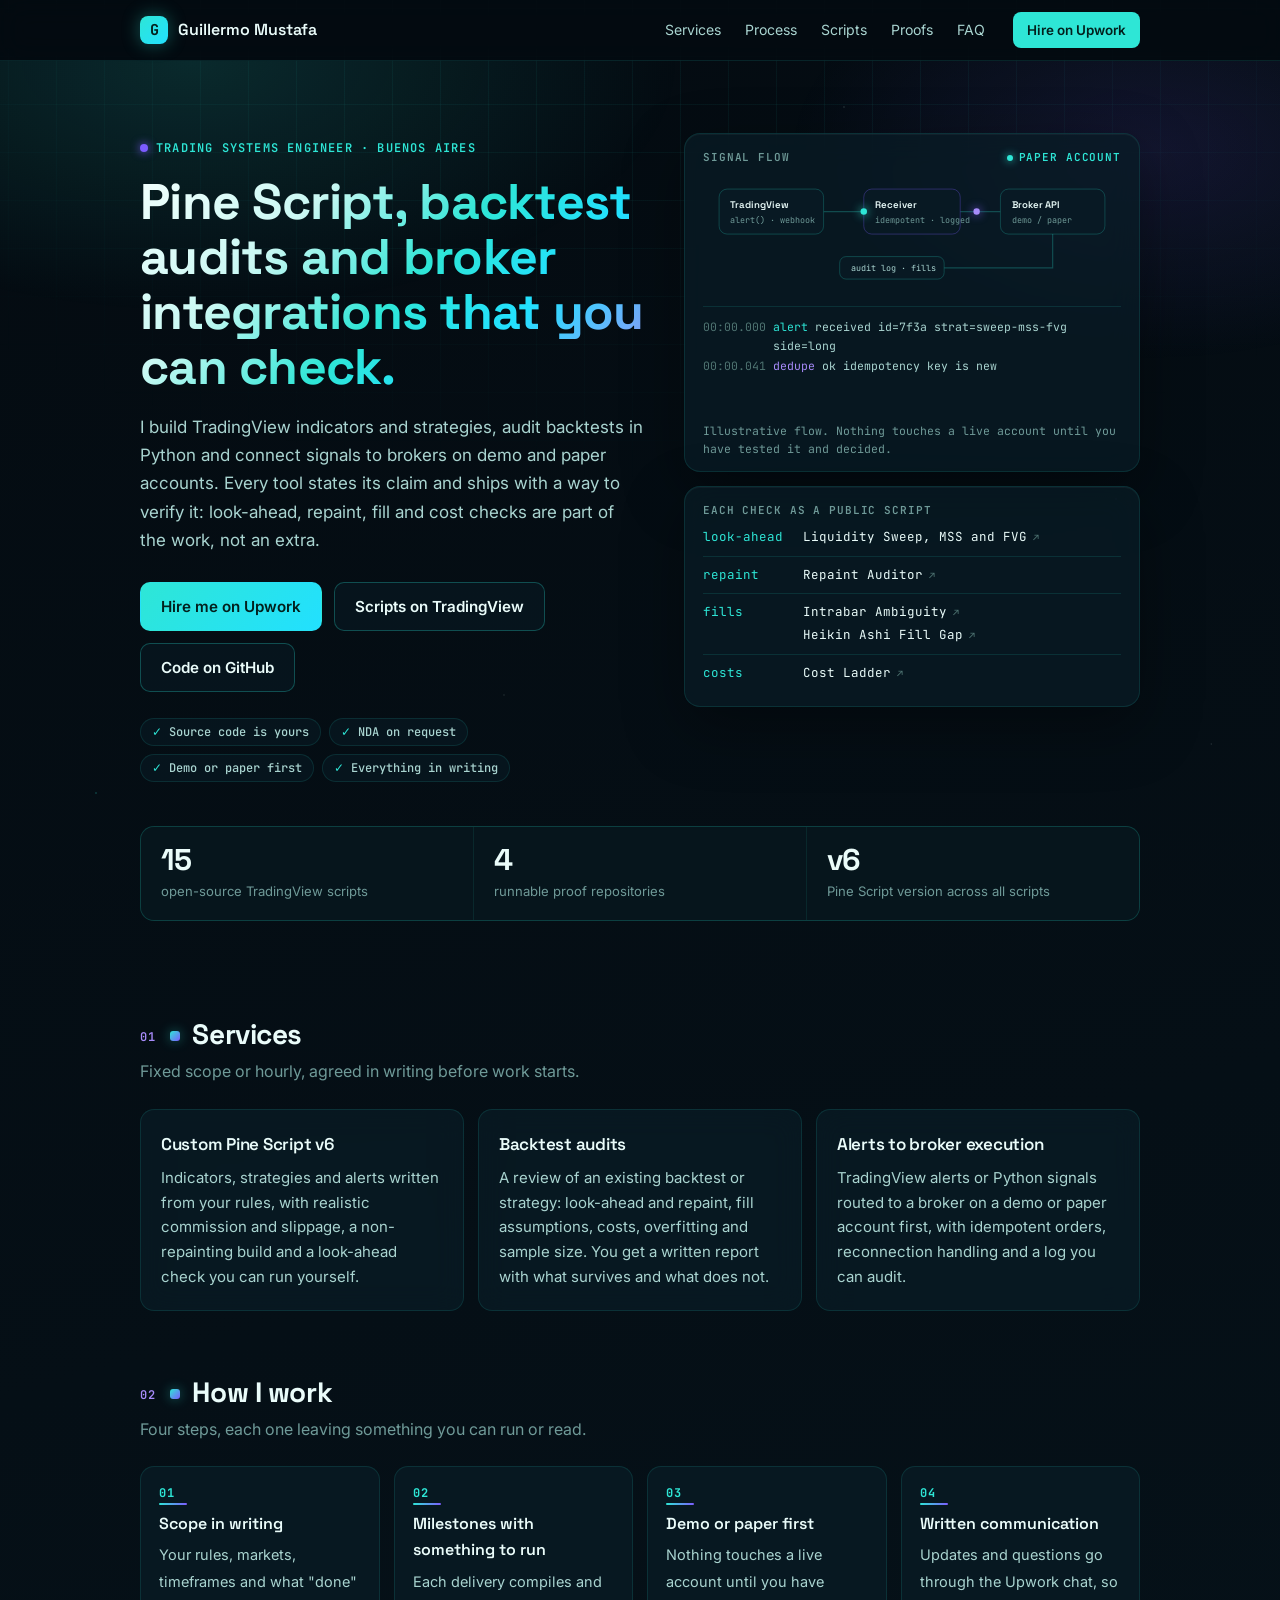
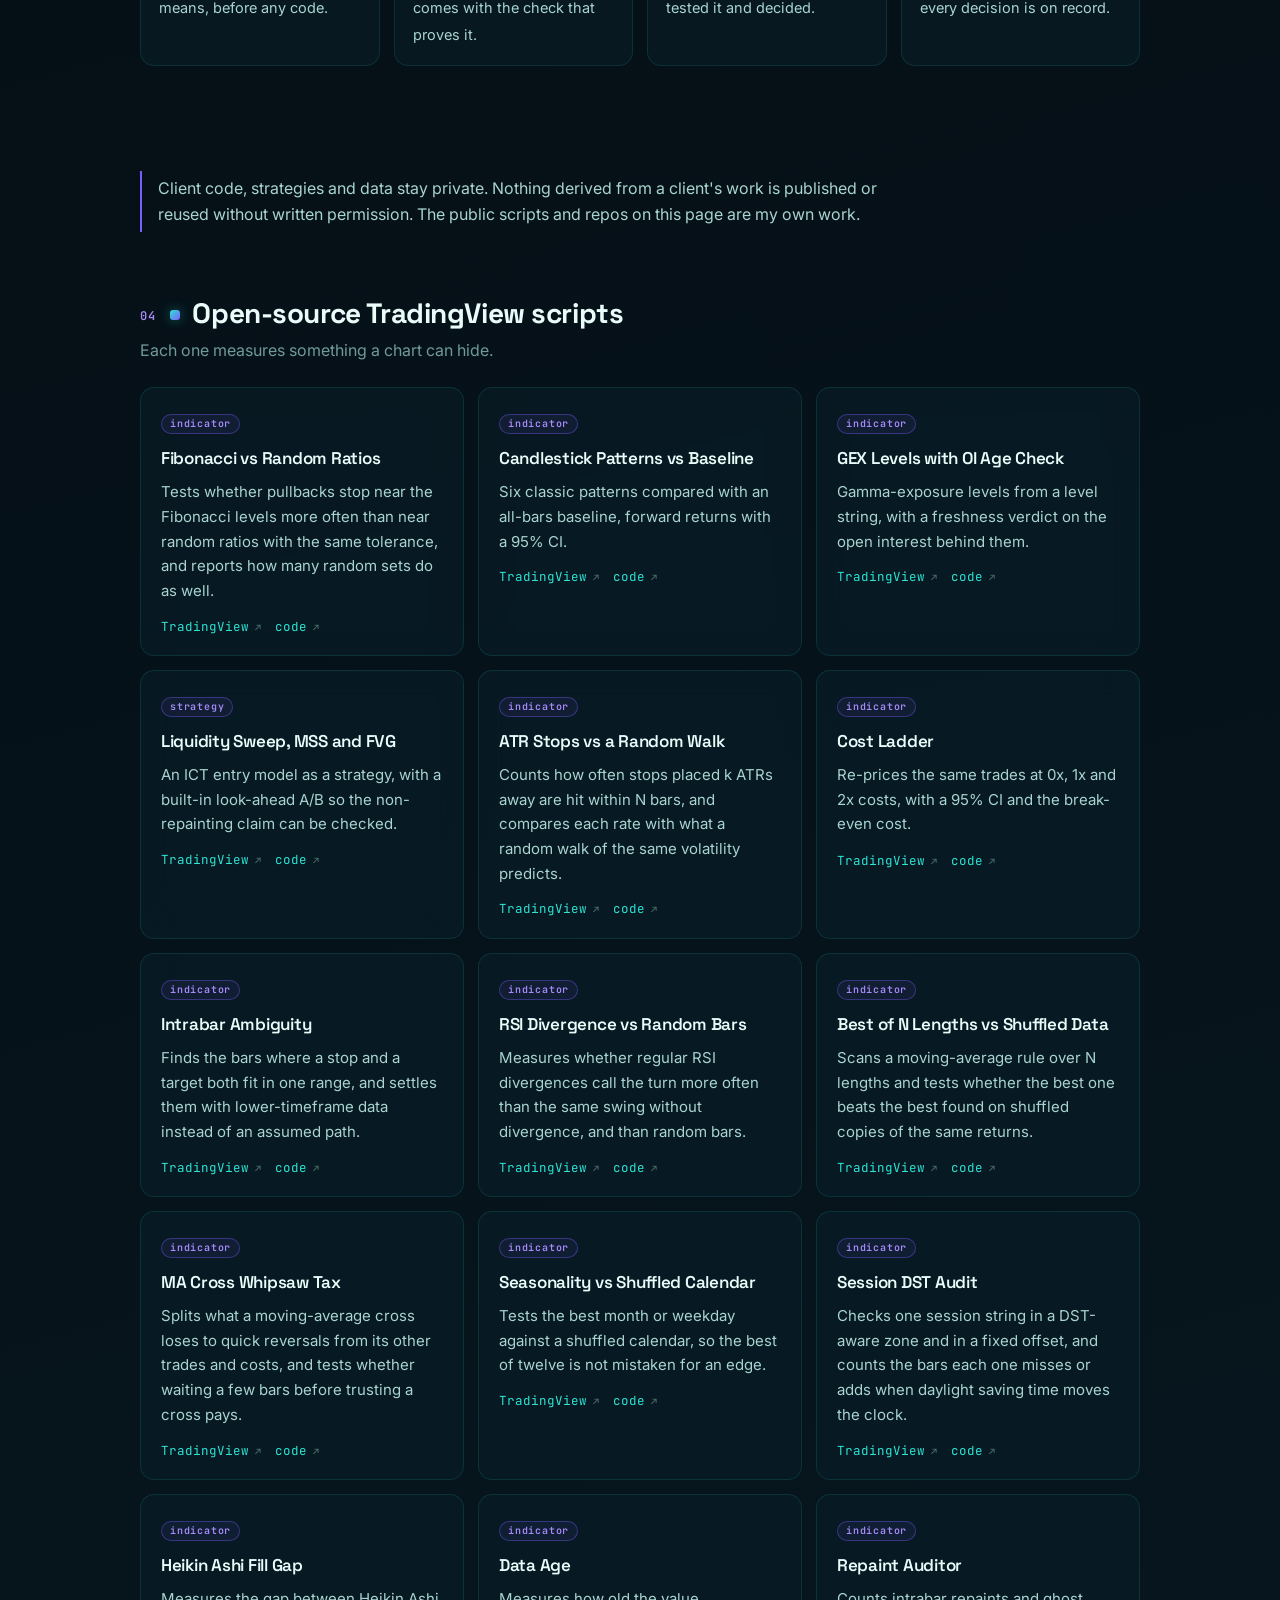
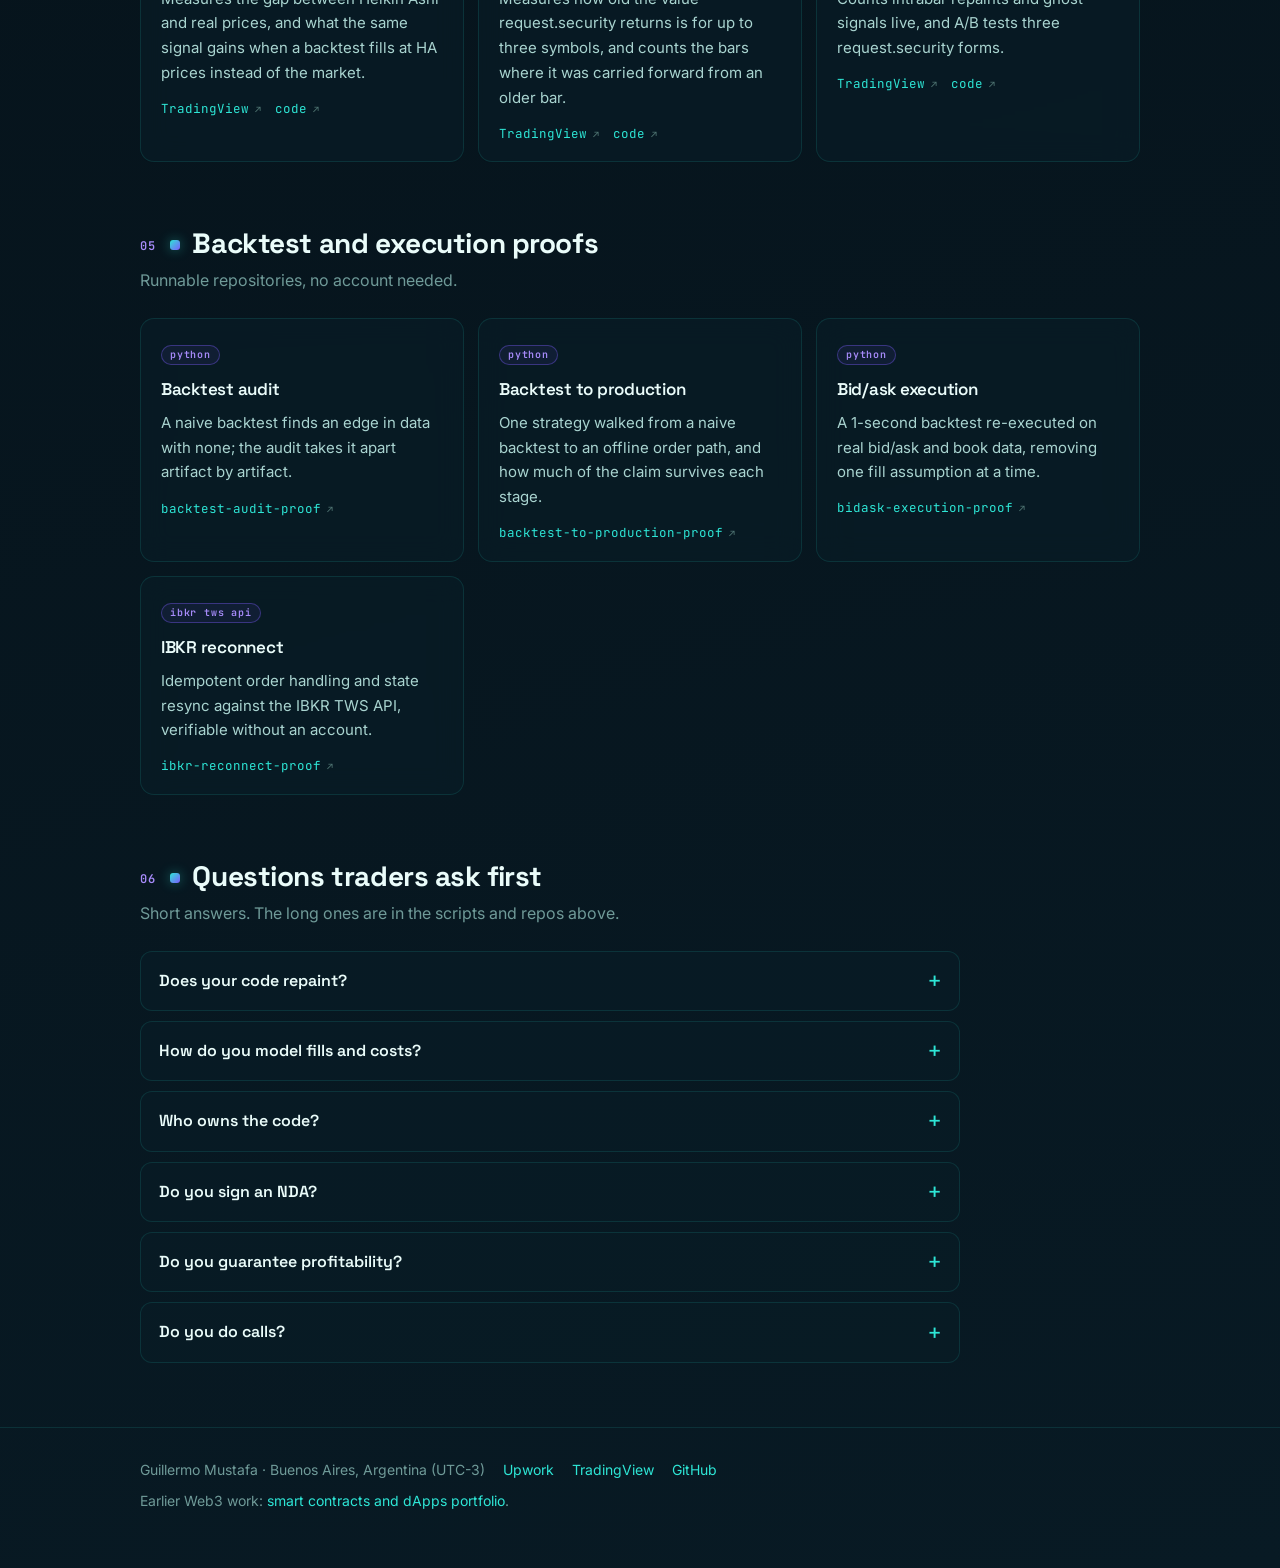
==== commit 116e55b3: "feat: order the TradingView script cards by traction" ====
--- a/index.html
+++ b/index.html
@@ -393,81 +393,21 @@
   <div class="grid">
     <div class="card reveal" style="--d:.0s">
       <span class="tag">indicator</span>
-      <h3>Best of N Lengths vs Shuffled Data</h3>
-      <p>Scans a moving-average rule over N lengths and tests whether the best one beats the best found on shuffled copies of the same returns.</p>
-      <div class="links"><a href="https://www.tradingview.com/script/9i6KR53K-Best-of-N-Lengths-vs-Shuffled-Data-Is-the-Optimum-Real/">TradingView</a><a href="https://github.com/guillemustafa-ux/best-of-n-vs-shuffled">code</a></div>
-    </div>
-    <div class="card reveal" style="--d:.0s">
-      <span class="tag">indicator</span>
-      <h3>ATR Stops vs a Random Walk</h3>
-      <p>Counts how often stops placed k ATRs away are hit within N bars, and compares each rate with what a random walk of the same volatility predicts.</p>
-      <div class="links"><a href="https://www.tradingview.com/script/ATVajrIj-ATR-Stops-vs-a-Random-Walk-How-Often-Noise-Hits-Them/">TradingView</a><a href="https://github.com/guillemustafa-ux/atr-stop-vs-random-walk">code</a></div>
-    </div>
-    <div class="card reveal" style="--d:.0s">
-      <span class="tag">indicator</span>
-      <h3>MA Cross Whipsaw Tax</h3>
-      <p>Splits what a moving-average cross loses to quick reversals from its other trades and costs, and tests whether waiting a few bars before trusting a cross pays.</p>
-      <div class="links"><a href="https://www.tradingview.com/script/qDfurRAU-MA-Cross-Whipsaw-Tax-What-the-Fake-Crosses-Cost/">TradingView</a><a href="https://github.com/guillemustafa-ux/ma-cross-whipsaw-tax">code</a></div>
-    </div>
-    <div class="card reveal" style="--d:.0s">
-      <span class="tag">indicator</span>
-      <h3>RSI Divergence vs Random Bars</h3>
-      <p>Measures whether regular RSI divergences call the turn more often than the same swing without divergence, and than random bars.</p>
-      <div class="links"><a href="https://www.tradingview.com/script/LxAhwOxK-RSI-Divergence-vs-Random-Bars-Does-It-Call-the-Turn/">TradingView</a><a href="https://github.com/guillemustafa-ux/rsi-divergence-vs-random">code</a></div>
-    </div>
-    <div class="card reveal" style="--d:.0s">
-      <span class="tag">indicator</span>
       <h3>Fibonacci vs Random Ratios</h3>
       <p>Tests whether pullbacks stop near the Fibonacci levels more often than near random ratios with the same tolerance, and reports how many random sets do as well.</p>
       <div class="links"><a href="https://www.tradingview.com/script/MV9tTaED-Fibonacci-vs-Random-Ratios-Where-Pullbacks-Actually-Stop/">TradingView</a><a href="https://github.com/guillemustafa-ux/fibonacci-vs-random">code</a></div>
     </div>
     <div class="card reveal" style="--d:.0s">
       <span class="tag">indicator</span>
-      <h3>Heikin Ashi Fill Gap</h3>
-      <p>Measures the gap between Heikin Ashi and real prices, and what the same signal gains when a backtest fills at HA prices instead of the market.</p>
-      <div class="links"><a href="https://www.tradingview.com/script/oTHxF7ou-Heikin-Ashi-Fill-Gap-What-a-Backtest-Gains-at-HA-Prices/">TradingView</a><a href="https://github.com/guillemustafa-ux/heikin-ashi-fill-gap">code</a></div>
-    </div>
-    <div class="card reveal" style="--d:.05s">
-      <span class="tag">indicator</span>
-      <h3>Data Age</h3>
-      <p>Measures how old the value request.security returns is for up to three symbols, and counts the bars where it was carried forward from an older bar.</p>
-      <div class="links"><a href="https://www.tradingview.com/script/txAVsq9Y-Data-Age-How-Old-Is-the-Value-request-security-Returns/">TradingView</a><a href="https://github.com/guillemustafa-ux/request-data-age">code</a></div>
-    </div>
-    <div class="card reveal" style="--d:.05s">
-      <span class="tag">indicator</span>
-      <h3>Session DST Audit</h3>
-      <p>Checks one session string in a DST-aware zone and in a fixed offset, and counts the bars each one misses or adds when daylight saving time moves the clock.</p>
-      <div class="links"><a href="https://www.tradingview.com/script/EMa1CDGm-Session-DST-Audit-Does-a-Fixed-Offset-Session-Drift/">TradingView</a><a href="https://github.com/guillemustafa-ux/session-dst-audit">code</a></div>
-    </div>
-    <div class="card reveal" style="--d:.1s">
-      <span class="tag">indicator</span>
-      <h3>Intrabar Ambiguity</h3>
-      <p>Finds the bars where a stop and a target both fit in one range, and settles them with lower-timeframe data instead of an assumed path.</p>
-      <div class="links"><a href="https://www.tradingview.com/script/QXyp6oKQ-Intrabar-Ambiguity-Which-Hit-First-Stop-or-Target/">TradingView</a><a href="https://github.com/guillemustafa-ux/intrabar-ambiguity">code</a></div>
-    </div>
-    <div class="card reveal" style="--d:.0s">
-      <span class="tag">indicator</span>
-      <h3>Repaint Auditor</h3>
-      <p>Counts intrabar repaints and ghost signals live, and A/B tests three request.security forms.</p>
-      <div class="links"><a href="https://www.tradingview.com/script/7USFvRmd-Repaint-Auditor-Live-Flicker-Counter-and-request-security-A-B/">TradingView</a><a href="https://github.com/guillemustafa-ux/repaint-auditor">code</a></div>
-    </div>
-    <div class="card reveal" style="--d:.05s">
-      <span class="tag">indicator</span>
-      <h3>Cost Ladder</h3>
-      <p>Re-prices the same trades at 0x, 1x and 2x costs, with a 95% CI and the break-even cost.</p>
-      <div class="links"><a href="https://www.tradingview.com/script/kQRPTxtz-Cost-Ladder-Does-a-Signal-Survive-0x-1x-and-2x-Costs/">TradingView</a><a href="https://github.com/guillemustafa-ux/cost-ladder">code</a></div>
-    </div>
-    <div class="card reveal" style="--d:.1s">
-      <span class="tag">indicator</span>
-      <h3>Seasonality vs Shuffled Calendar</h3>
-      <p>Tests the best month or weekday against a shuffled calendar, so the best of twelve is not mistaken for an edge.</p>
-      <div class="links"><a href="https://www.tradingview.com/script/5RcwXxp7-Seasonality-vs-Shuffled-Calendar-Is-the-Best-Month-Real/">TradingView</a><a href="https://github.com/guillemustafa-ux/seasonality-shuffle">code</a></div>
-    </div>
-    <div class="card reveal" style="--d:.0s">
-      <span class="tag">indicator</span>
       <h3>Candlestick Patterns vs Baseline</h3>
       <p>Six classic patterns compared with an all-bars baseline, forward returns with a 95% CI.</p>
       <div class="links"><a href="https://www.tradingview.com/script/fGFxqicu-Candlestick-Patterns-vs-Baseline-Forward-Returns-95-CI/">TradingView</a><a href="https://github.com/guillemustafa-ux/candlestick-base-rates">code</a></div>
+    </div>
+    <div class="card reveal" style="--d:.1s">
+      <span class="tag">indicator</span>
+      <h3>GEX Levels with OI Age Check</h3>
+      <p>Gamma-exposure levels from a level string, with a freshness verdict on the open interest behind them.</p>
+      <div class="links"><a href="https://www.tradingview.com/script/uKwF557w-GEX-Levels-from-a-Level-String-with-OI-Age-Check/">TradingView</a><a href="https://github.com/guillemustafa-ux/gex-levels-proof">code</a></div>
     </div>
     <div class="card reveal" style="--d:.05s">
       <span class="tag">strategy</span>
@@ -475,11 +415,71 @@
       <p>An ICT entry model as a strategy, with a built-in look-ahead A/B so the non-repainting claim can be checked.</p>
       <div class="links"><a href="https://www.tradingview.com/script/2pqi4yFB-Liquidity-Sweep-MSS-and-FVG-Entry-Model-with-Look-ahead-A-B/">TradingView</a><a href="https://github.com/guillemustafa-ux/ict-sweep-mss-fvg">code</a></div>
     </div>
+    <div class="card reveal" style="--d:.0s">
+      <span class="tag">indicator</span>
+      <h3>ATR Stops vs a Random Walk</h3>
+      <p>Counts how often stops placed k ATRs away are hit within N bars, and compares each rate with what a random walk of the same volatility predicts.</p>
+      <div class="links"><a href="https://www.tradingview.com/script/ATVajrIj-ATR-Stops-vs-a-Random-Walk-How-Often-Noise-Hits-Them/">TradingView</a><a href="https://github.com/guillemustafa-ux/atr-stop-vs-random-walk">code</a></div>
+    </div>
+    <div class="card reveal" style="--d:.05s">
+      <span class="tag">indicator</span>
+      <h3>Cost Ladder</h3>
+      <p>Re-prices the same trades at 0x, 1x and 2x costs, with a 95% CI and the break-even cost.</p>
+      <div class="links"><a href="https://www.tradingview.com/script/kQRPTxtz-Cost-Ladder-Does-a-Signal-Survive-0x-1x-and-2x-Costs/">TradingView</a><a href="https://github.com/guillemustafa-ux/cost-ladder">code</a></div>
+    </div>
     <div class="card reveal" style="--d:.1s">
       <span class="tag">indicator</span>
-      <h3>GEX Levels with OI Age Check</h3>
-      <p>Gamma-exposure levels from a level string, with a freshness verdict on the open interest behind them.</p>
-      <div class="links"><a href="https://www.tradingview.com/script/uKwF557w-GEX-Levels-from-a-Level-String-with-OI-Age-Check/">TradingView</a><a href="https://github.com/guillemustafa-ux/gex-levels-proof">code</a></div>
+      <h3>Intrabar Ambiguity</h3>
+      <p>Finds the bars where a stop and a target both fit in one range, and settles them with lower-timeframe data instead of an assumed path.</p>
+      <div class="links"><a href="https://www.tradingview.com/script/QXyp6oKQ-Intrabar-Ambiguity-Which-Hit-First-Stop-or-Target/">TradingView</a><a href="https://github.com/guillemustafa-ux/intrabar-ambiguity">code</a></div>
+    </div>
+    <div class="card reveal" style="--d:.0s">
+      <span class="tag">indicator</span>
+      <h3>RSI Divergence vs Random Bars</h3>
+      <p>Measures whether regular RSI divergences call the turn more often than the same swing without divergence, and than random bars.</p>
+      <div class="links"><a href="https://www.tradingview.com/script/LxAhwOxK-RSI-Divergence-vs-Random-Bars-Does-It-Call-the-Turn/">TradingView</a><a href="https://github.com/guillemustafa-ux/rsi-divergence-vs-random">code</a></div>
+    </div>
+    <div class="card reveal" style="--d:.0s">
+      <span class="tag">indicator</span>
+      <h3>Best of N Lengths vs Shuffled Data</h3>
+      <p>Scans a moving-average rule over N lengths and tests whether the best one beats the best found on shuffled copies of the same returns.</p>
+      <div class="links"><a href="https://www.tradingview.com/script/9i6KR53K-Best-of-N-Lengths-vs-Shuffled-Data-Is-the-Optimum-Real/">TradingView</a><a href="https://github.com/guillemustafa-ux/best-of-n-vs-shuffled">code</a></div>
+    </div>
+    <div class="card reveal" style="--d:.0s">
+      <span class="tag">indicator</span>
+      <h3>MA Cross Whipsaw Tax</h3>
+      <p>Splits what a moving-average cross loses to quick reversals from its other trades and costs, and tests whether waiting a few bars before trusting a cross pays.</p>
+      <div class="links"><a href="https://www.tradingview.com/script/qDfurRAU-MA-Cross-Whipsaw-Tax-What-the-Fake-Crosses-Cost/">TradingView</a><a href="https://github.com/guillemustafa-ux/ma-cross-whipsaw-tax">code</a></div>
+    </div>
+    <div class="card reveal" style="--d:.1s">
+      <span class="tag">indicator</span>
+      <h3>Seasonality vs Shuffled Calendar</h3>
+      <p>Tests the best month or weekday against a shuffled calendar, so the best of twelve is not mistaken for an edge.</p>
+      <div class="links"><a href="https://www.tradingview.com/script/5RcwXxp7-Seasonality-vs-Shuffled-Calendar-Is-the-Best-Month-Real/">TradingView</a><a href="https://github.com/guillemustafa-ux/seasonality-shuffle">code</a></div>
+    </div>
+    <div class="card reveal" style="--d:.05s">
+      <span class="tag">indicator</span>
+      <h3>Session DST Audit</h3>
+      <p>Checks one session string in a DST-aware zone and in a fixed offset, and counts the bars each one misses or adds when daylight saving time moves the clock.</p>
+      <div class="links"><a href="https://www.tradingview.com/script/EMa1CDGm-Session-DST-Audit-Does-a-Fixed-Offset-Session-Drift/">TradingView</a><a href="https://github.com/guillemustafa-ux/session-dst-audit">code</a></div>
+    </div>
+    <div class="card reveal" style="--d:.0s">
+      <span class="tag">indicator</span>
+      <h3>Heikin Ashi Fill Gap</h3>
+      <p>Measures the gap between Heikin Ashi and real prices, and what the same signal gains when a backtest fills at HA prices instead of the market.</p>
+      <div class="links"><a href="https://www.tradingview.com/script/oTHxF7ou-Heikin-Ashi-Fill-Gap-What-a-Backtest-Gains-at-HA-Prices/">TradingView</a><a href="https://github.com/guillemustafa-ux/heikin-ashi-fill-gap">code</a></div>
+    </div>
+    <div class="card reveal" style="--d:.05s">
+      <span class="tag">indicator</span>
+      <h3>Data Age</h3>
+      <p>Measures how old the value request.security returns is for up to three symbols, and counts the bars where it was carried forward from an older bar.</p>
+      <div class="links"><a href="https://www.tradingview.com/script/txAVsq9Y-Data-Age-How-Old-Is-the-Value-request-security-Returns/">TradingView</a><a href="https://github.com/guillemustafa-ux/request-data-age">code</a></div>
+    </div>
+    <div class="card reveal" style="--d:.0s">
+      <span class="tag">indicator</span>
+      <h3>Repaint Auditor</h3>
+      <p>Counts intrabar repaints and ghost signals live, and A/B tests three request.security forms.</p>
+      <div class="links"><a href="https://www.tradingview.com/script/7USFvRmd-Repaint-Auditor-Live-Flicker-Counter-and-request-security-A-B/">TradingView</a><a href="https://github.com/guillemustafa-ux/repaint-auditor">code</a></div>
     </div>
   </div>
 </section>
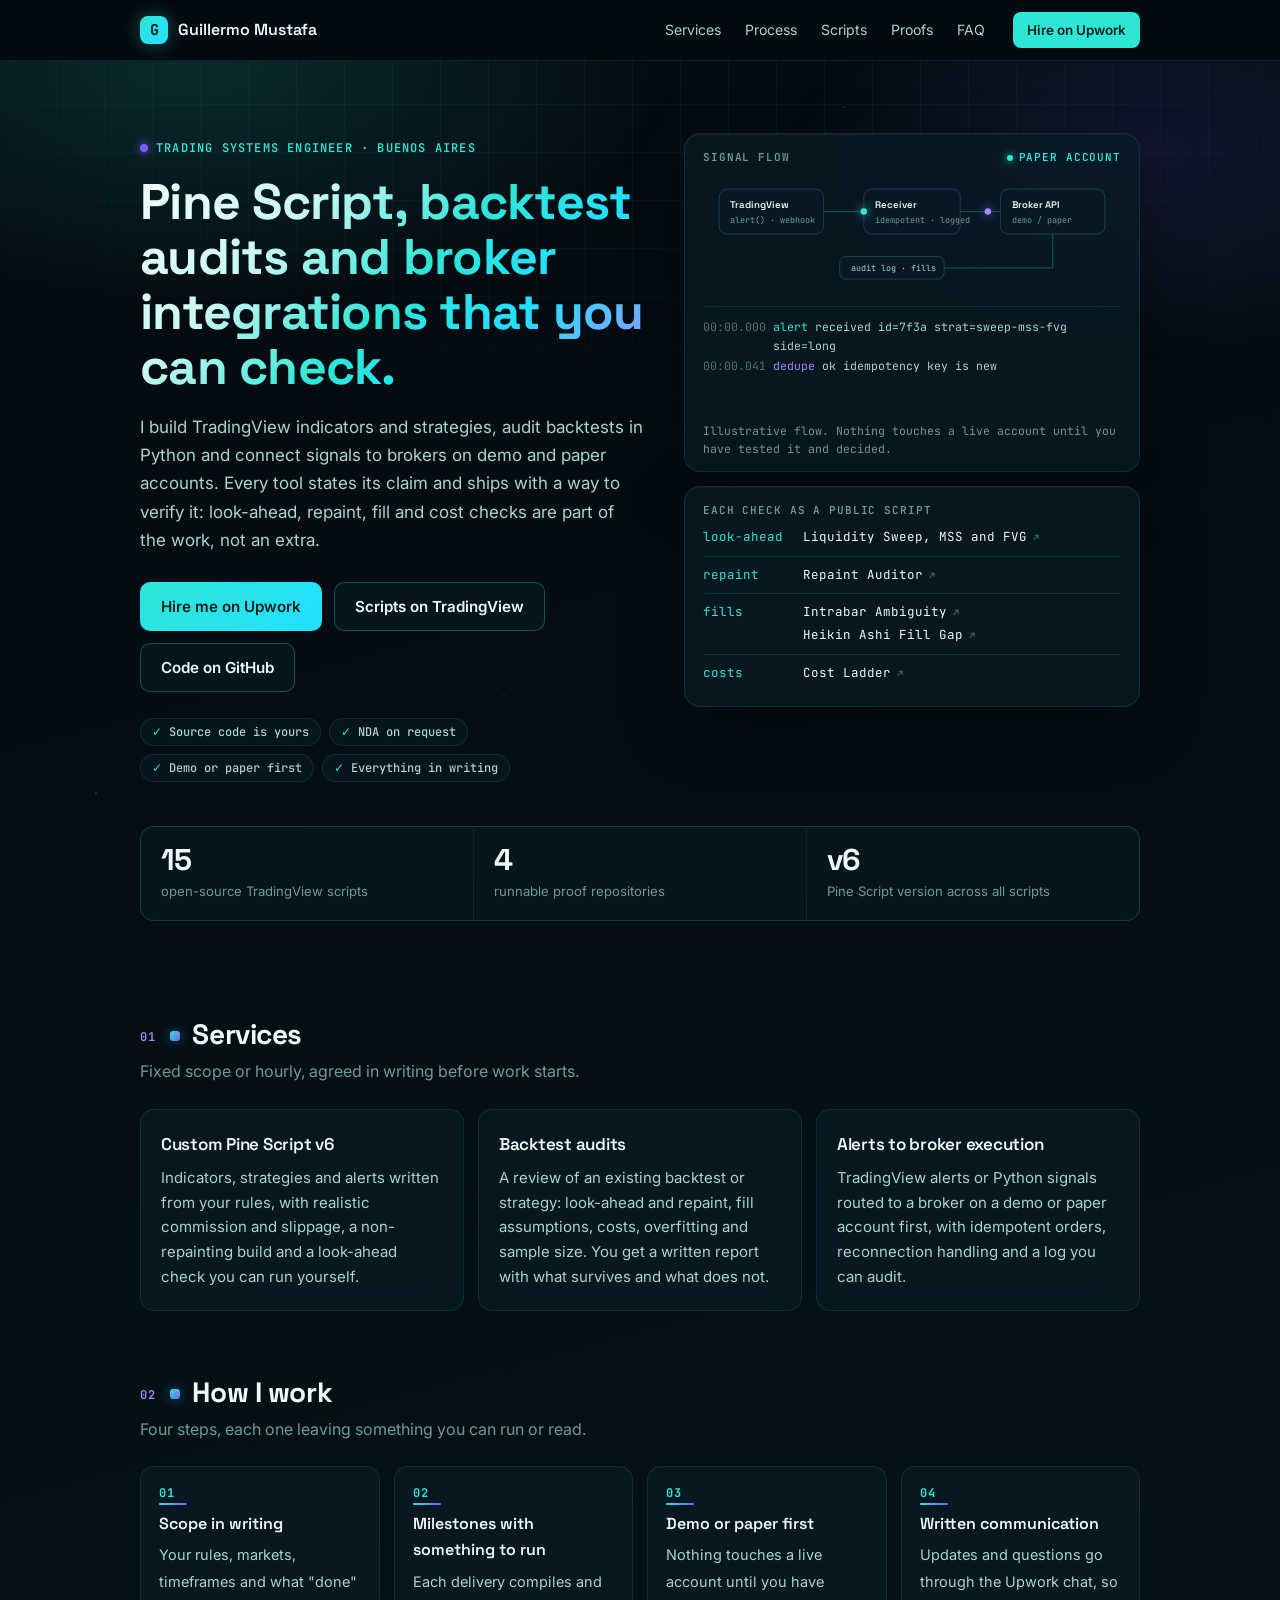
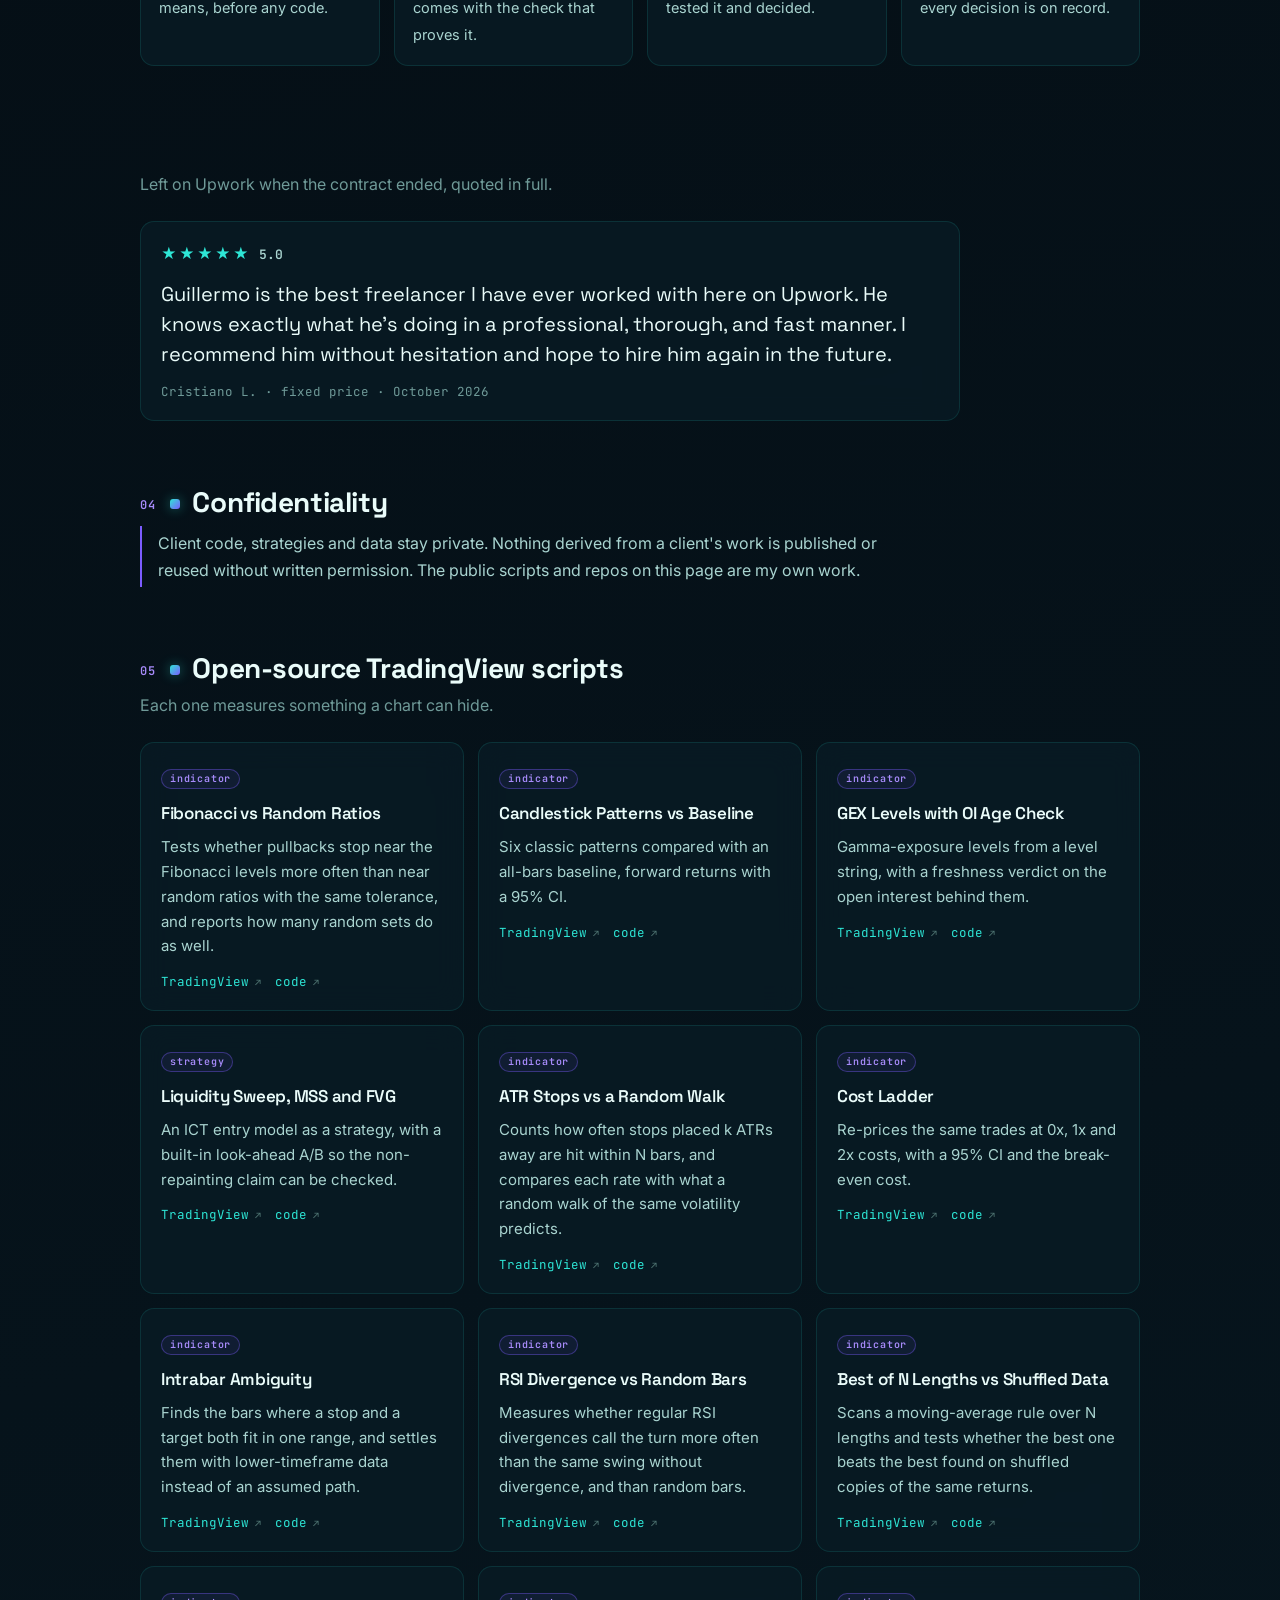
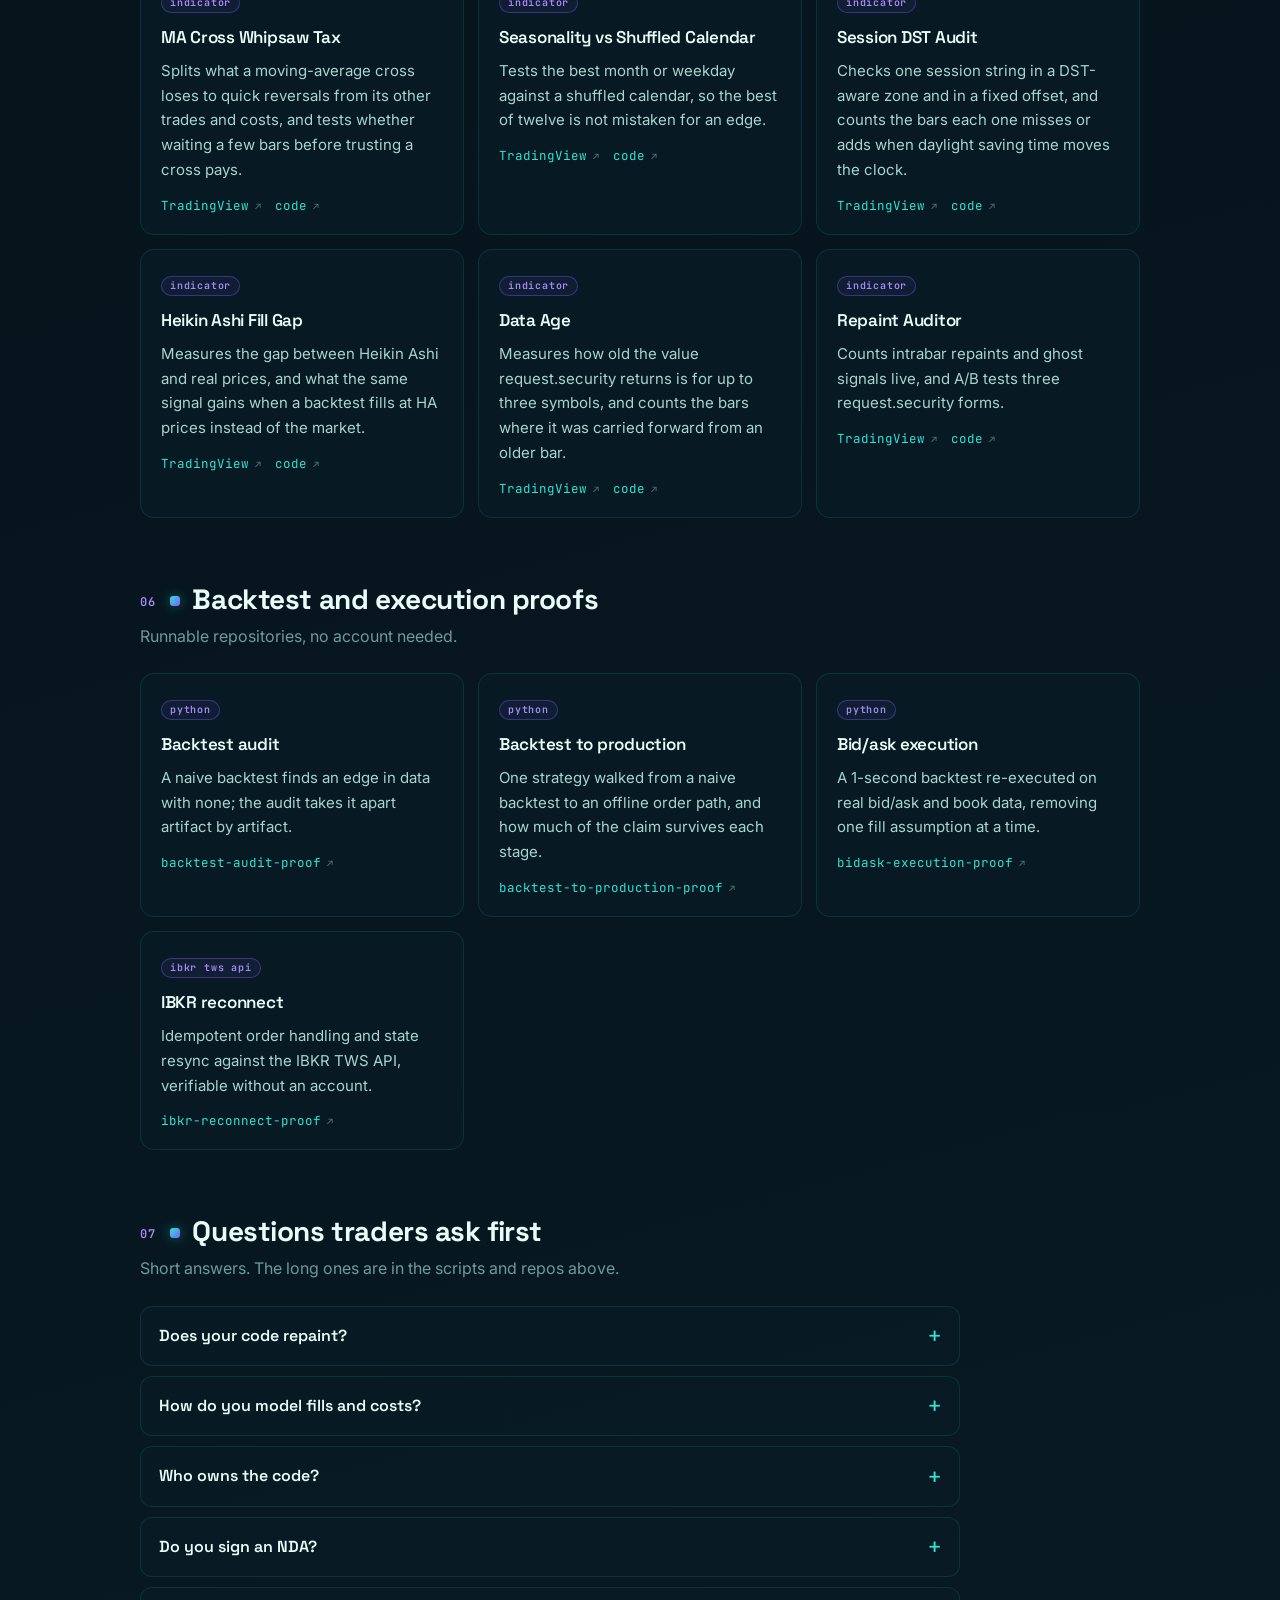
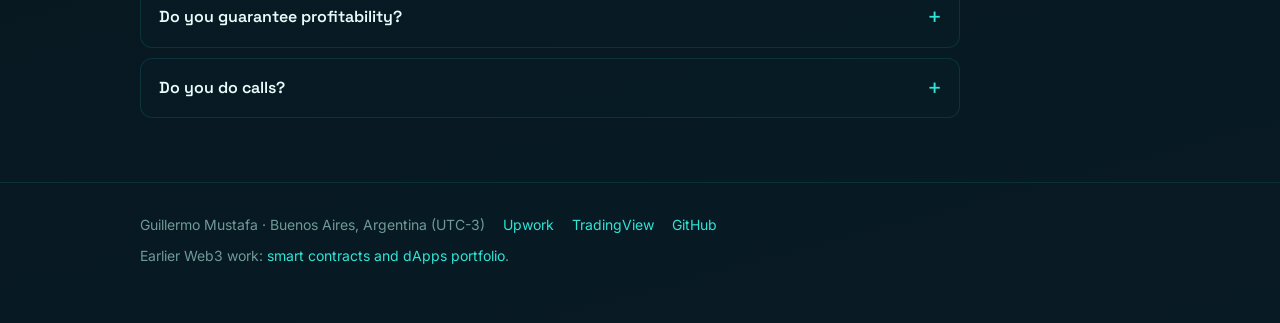
==== commit 3093202d: "feat: add a client feedback section quoting the first Upwork review" ====
--- a/index.html
+++ b/index.html
@@ -208,6 +208,16 @@
   .steps span { color: var(--text-2); font-size: 14.5px; }
 
   .note { border-left: 2px solid var(--violet); padding: 4px 0 4px 16px; color: var(--text-2); margin: 0; max-width: 760px; }
+
+  /* Client feedback */
+  .quote { margin: 0; max-width: 820px; }
+  .quote.card:hover { transform: none; }
+  .quote .stars { color: var(--tq); font-size: 15px; letter-spacing: 2px; margin-bottom: 12px; }
+  .quote .stars b { font: 600 13px var(--mono); color: var(--text-2); letter-spacing: 0; margin-left: 8px; }
+  .quote blockquote { margin: 0; font-family: var(--display); font-size: clamp(17px, 2vw, 20px); line-height: 1.5; }
+  .quote blockquote p { margin: 0; color: var(--text); font-size: inherit; }
+  .quote figcaption { margin-top: 14px; font: 12.5px var(--mono); color: var(--text-3); }
+  .sr-only { position: absolute; width: 1px; height: 1px; padding: 0; margin: -1px; overflow: hidden; clip: rect(0 0 0 0); white-space: nowrap; border: 0; }
 
   /* FAQ */
   .faq { display: grid; gap: 10px; max-width: 820px; }
@@ -382,13 +392,23 @@
   </ol>
 </section>
 
+<section id="feedback">
+  <div class="sec-head reveal"><span class="num">03</span><h2>Client feedback</h2></div>
+  <p class="sub reveal">Left on Upwork when the contract ended, quoted in full.</p>
+  <figure class="quote card reveal">
+    <div class="stars"><span aria-hidden="true">★★★★★</span><b>5.0</b><span class="sr-only"> out of 5</span></div>
+    <blockquote><p>Guillermo is the best freelancer I have ever worked with here on Upwork. He knows exactly what he’s doing in a professional, thorough, and fast manner. I recommend him without hesitation and hope to hire him again in the future.</p></blockquote>
+    <figcaption>Cristiano L. · fixed price · October 2026</figcaption>
+  </figure>
+</section>
+
 <section id="confidentiality">
-  <div class="sec-head reveal"><span class="num">03</span><h2>Confidentiality</h2></div>
+  <div class="sec-head reveal"><span class="num">04</span><h2>Confidentiality</h2></div>
   <p class="note reveal">Client code, strategies and data stay private. Nothing derived from a client's work is published or reused without written permission. The public scripts and repos on this page are my own work.</p>
 </section>
 
 <section id="scripts">
-  <div class="sec-head reveal"><span class="num">04</span><h2>Open-source TradingView scripts</h2></div>
+  <div class="sec-head reveal"><span class="num">05</span><h2>Open-source TradingView scripts</h2></div>
   <p class="sub reveal">Each one measures something a chart can hide.</p>
   <div class="grid">
     <div class="card reveal" style="--d:.0s">
@@ -485,7 +505,7 @@
 </section>
 
 <section id="proofs">
-  <div class="sec-head reveal"><span class="num">05</span><h2>Backtest and execution proofs</h2></div>
+  <div class="sec-head reveal"><span class="num">06</span><h2>Backtest and execution proofs</h2></div>
   <p class="sub reveal">Runnable repositories, no account needed.</p>
   <div class="grid">
     <div class="card reveal" style="--d:.0s">
@@ -516,7 +536,7 @@
 </section>
 
 <section id="faq">
-  <div class="sec-head reveal"><span class="num">06</span><h2>Questions traders ask first</h2></div>
+  <div class="sec-head reveal"><span class="num">07</span><h2>Questions traders ask first</h2></div>
   <p class="sub reveal">Short answers. The long ones are in the scripts and repos above.</p>
   <div class="faq">
     <details class="reveal" style="--d:.0s">
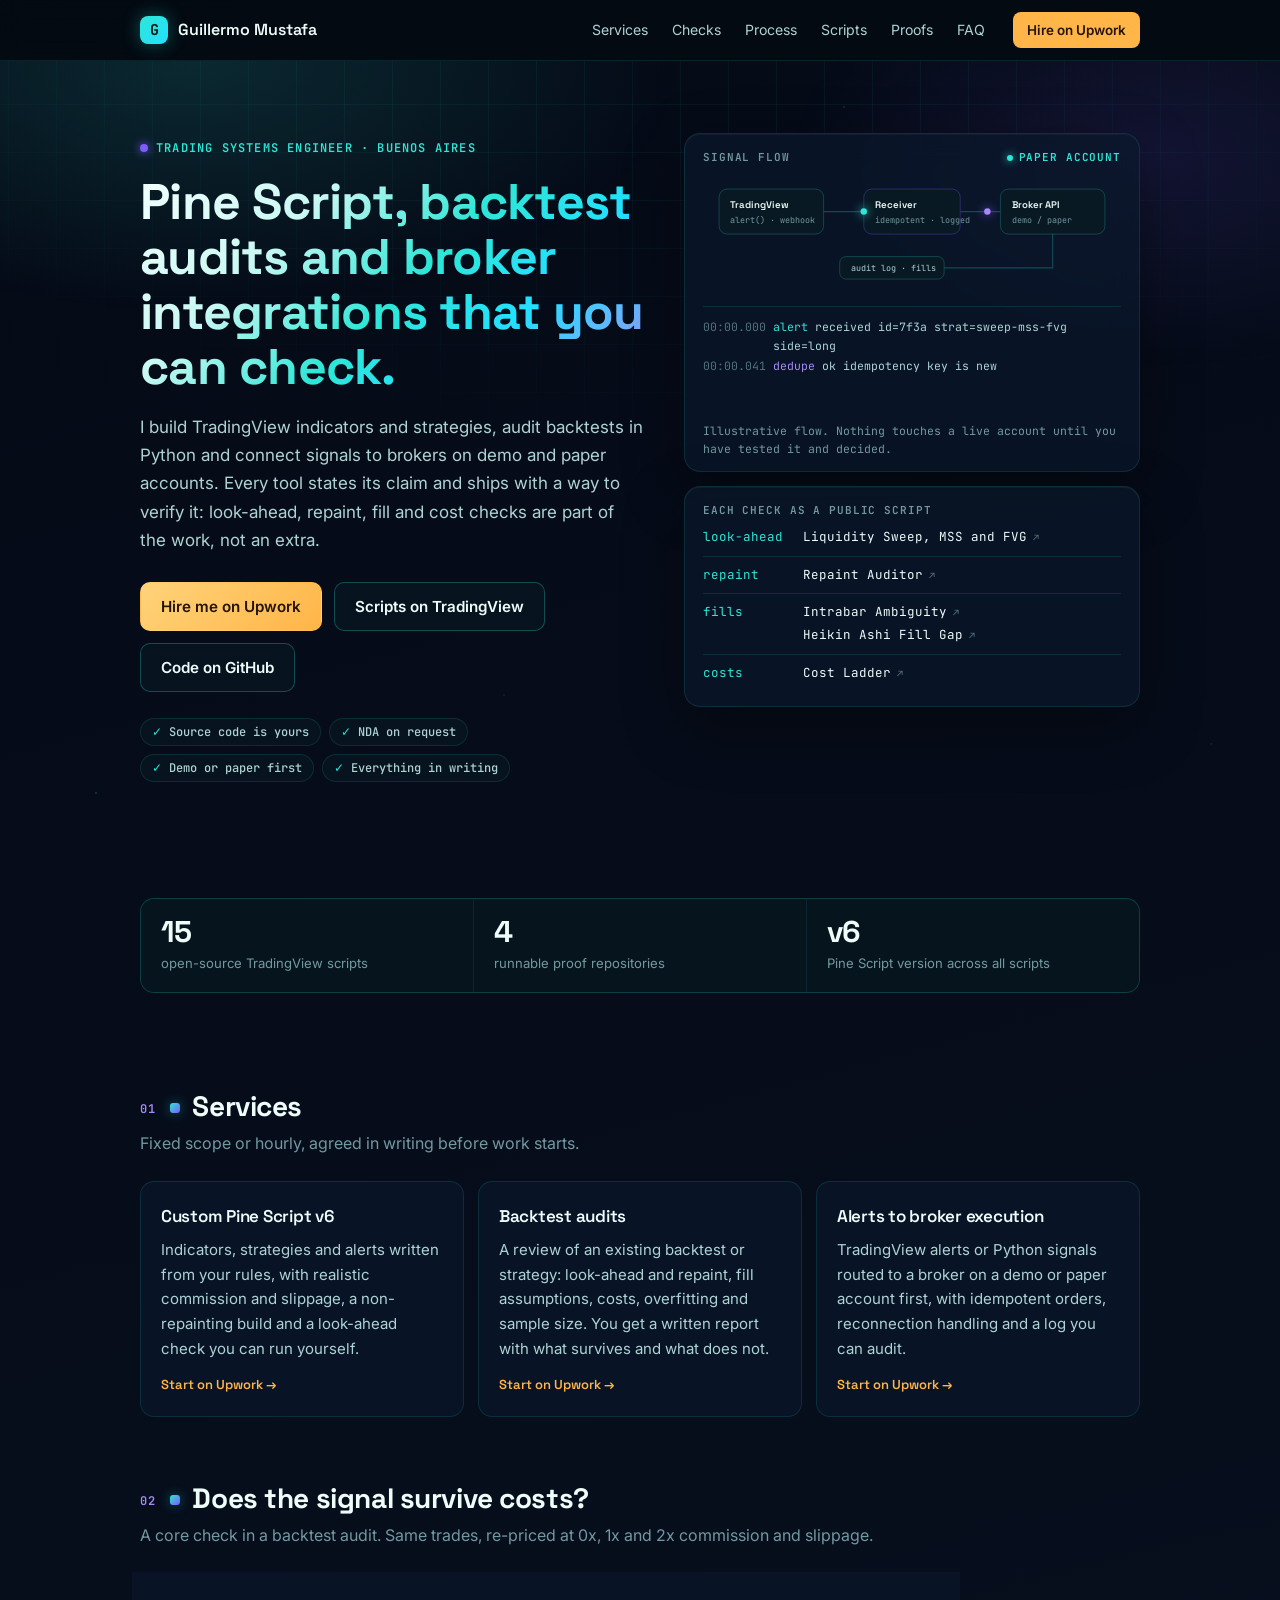
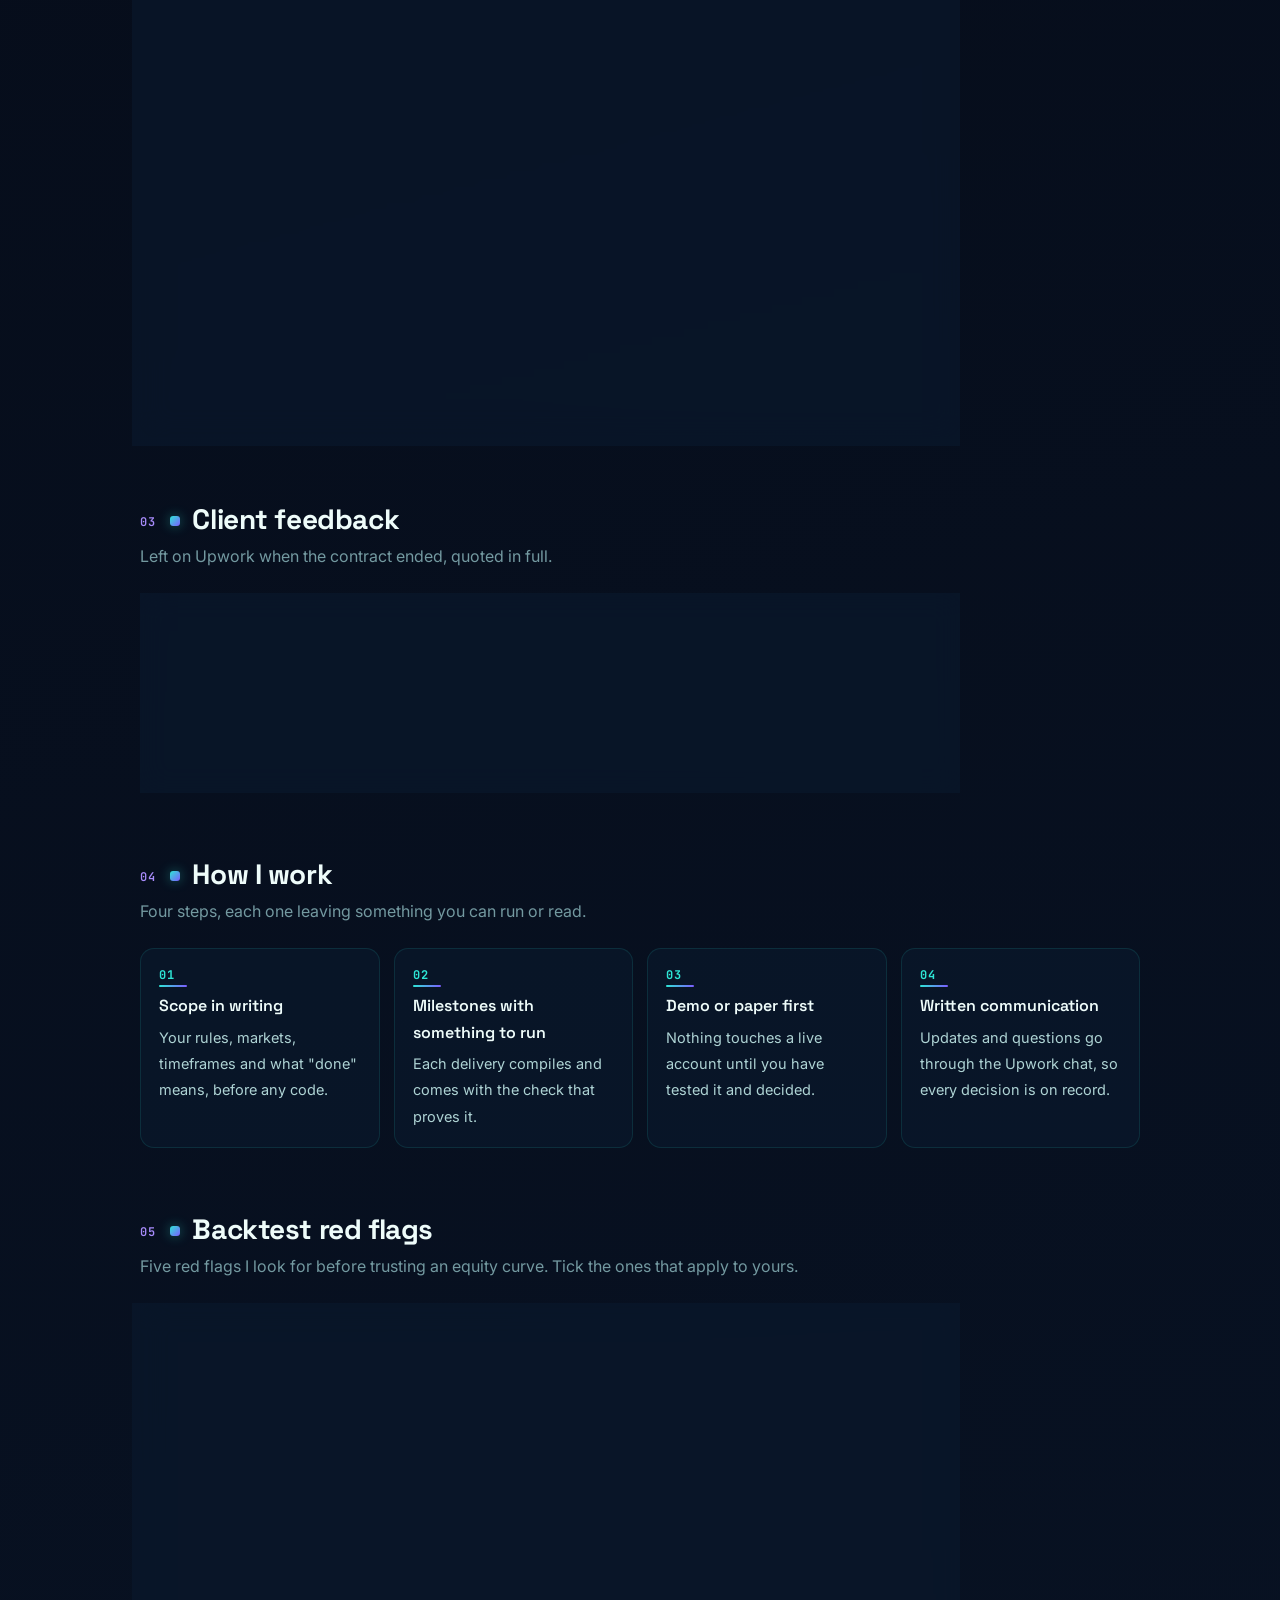
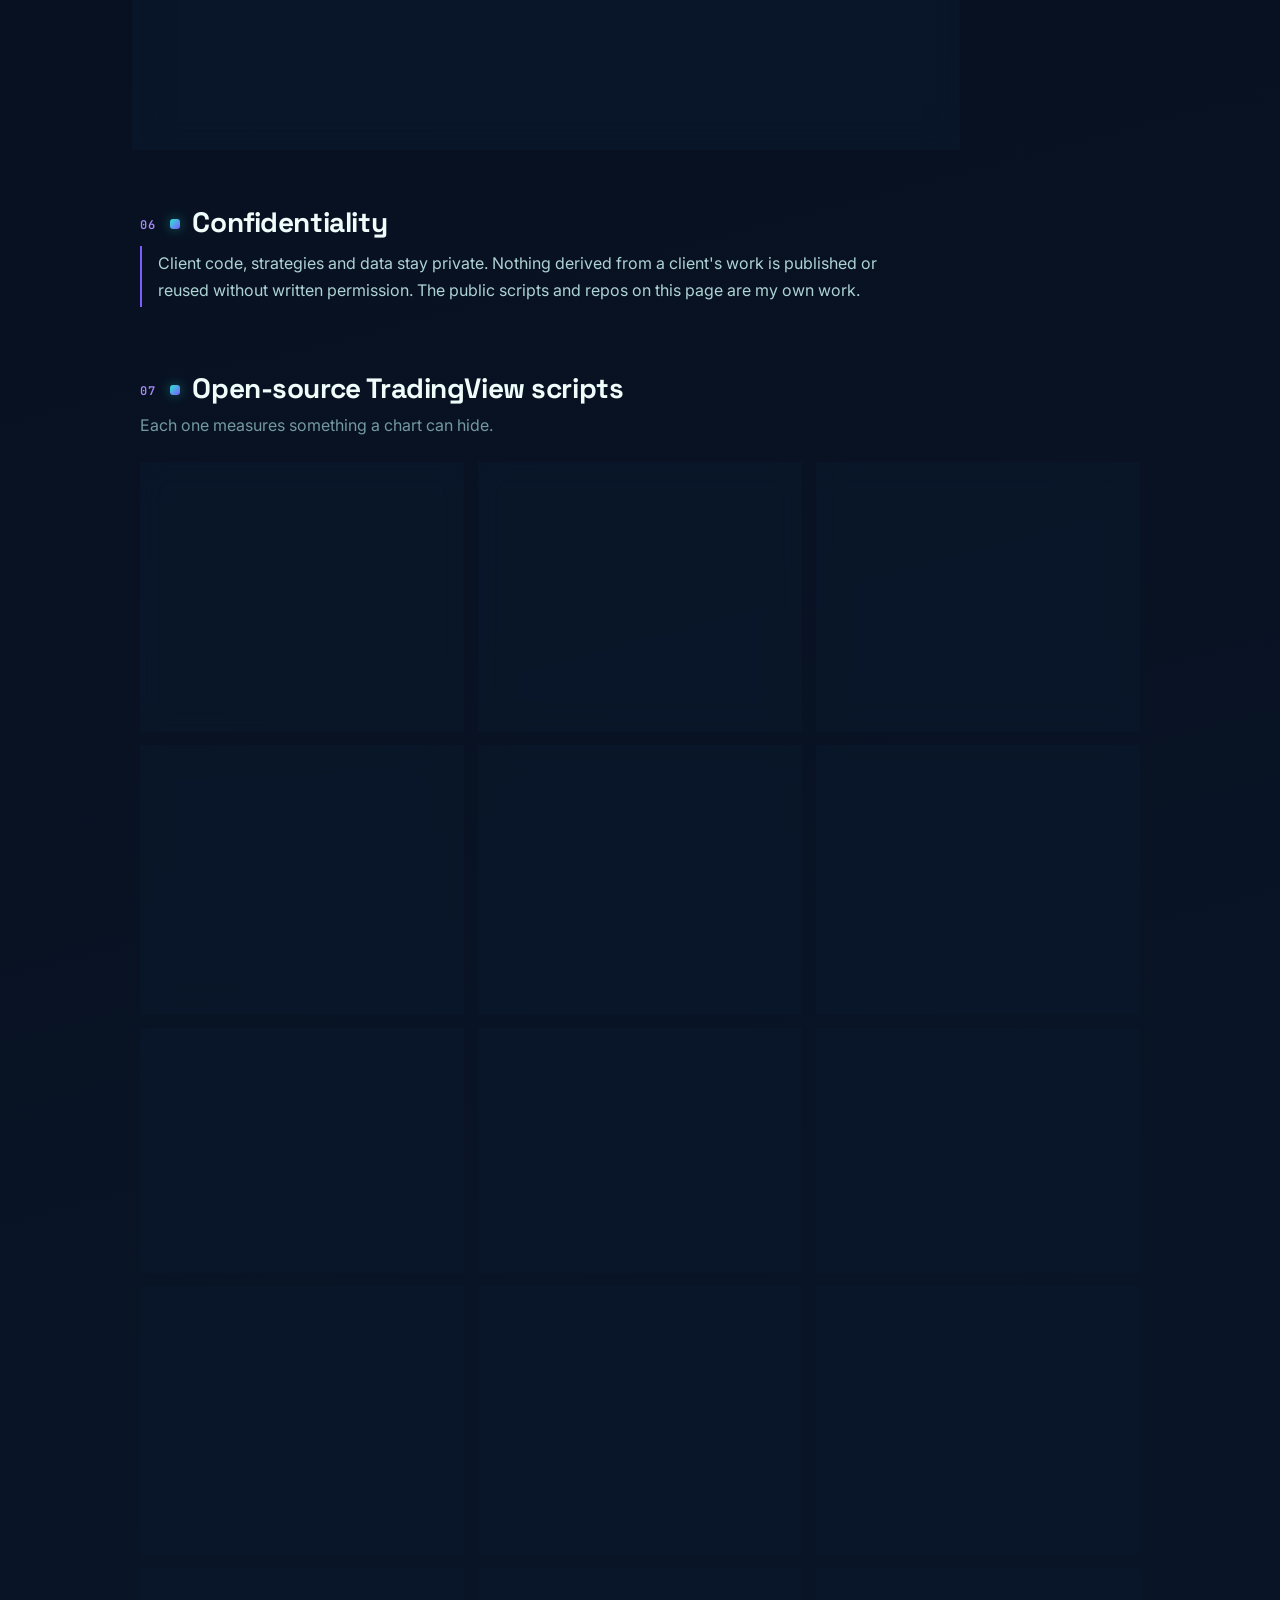
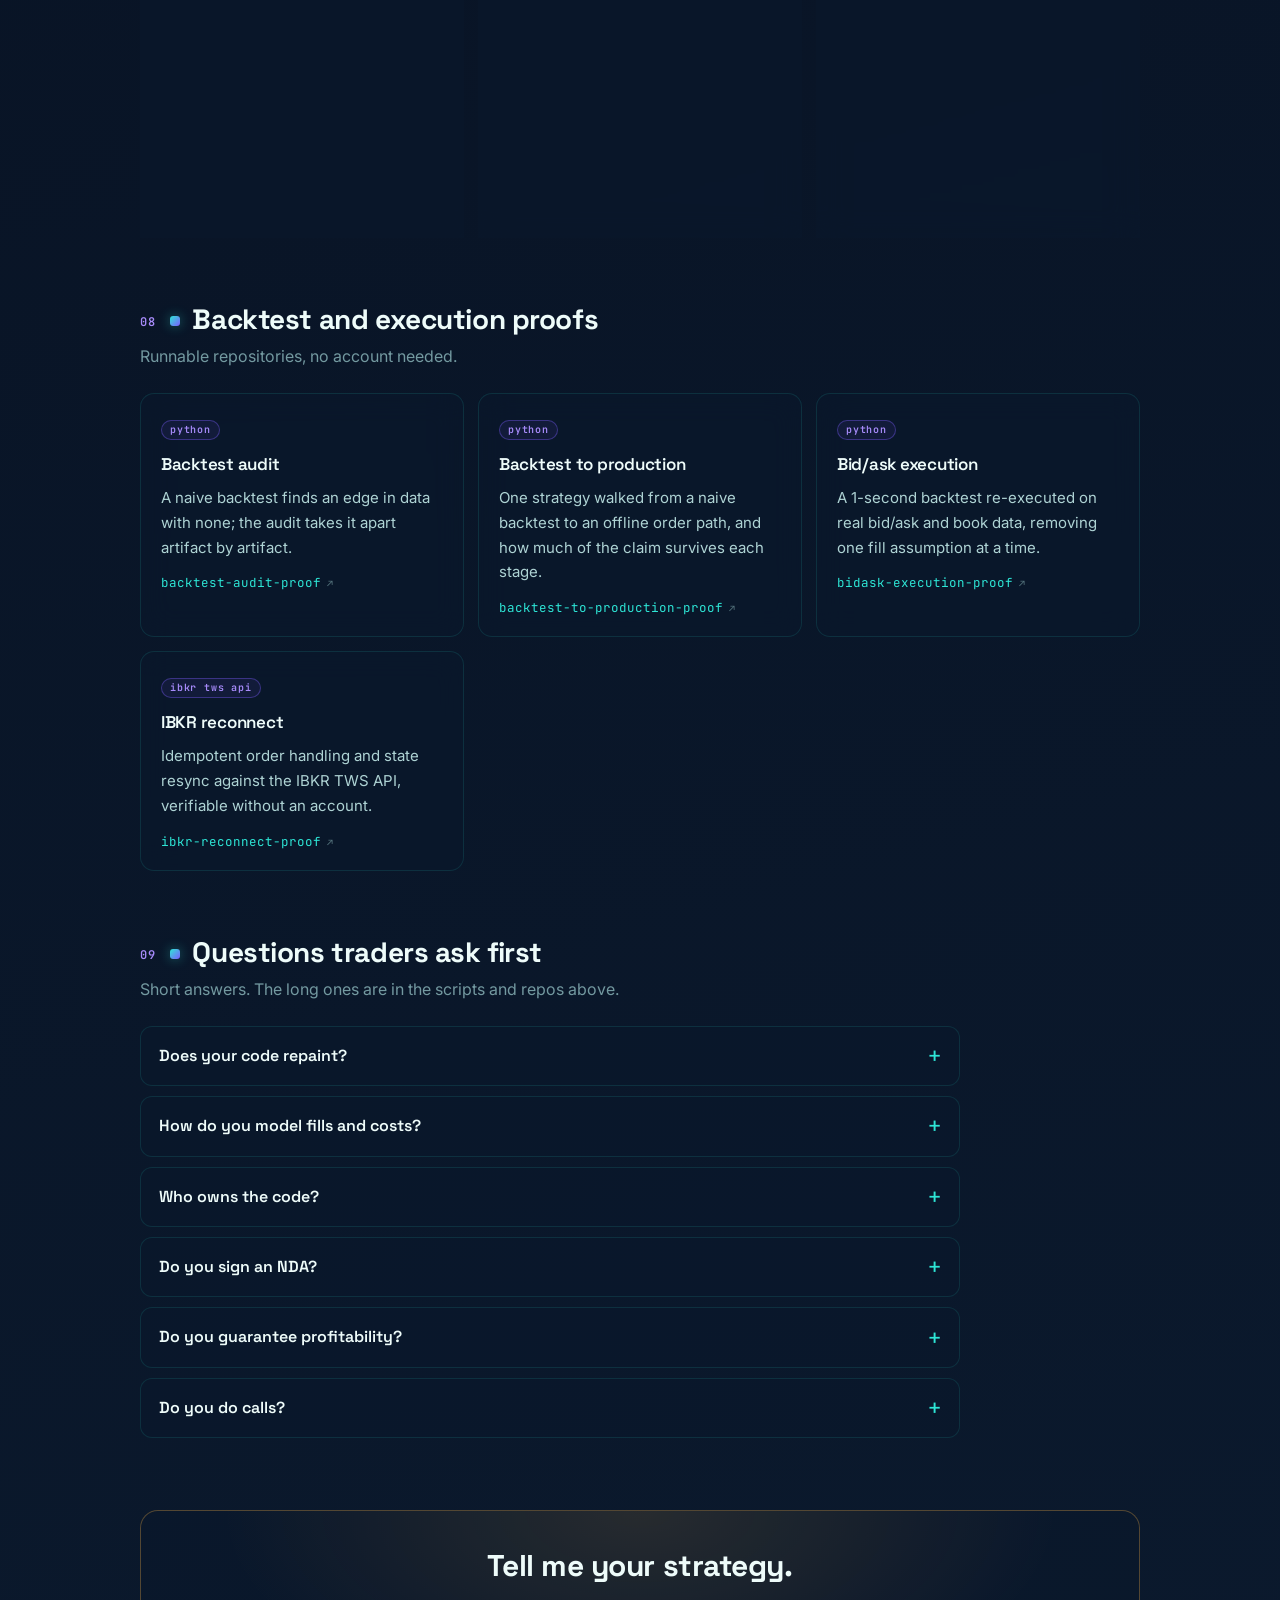
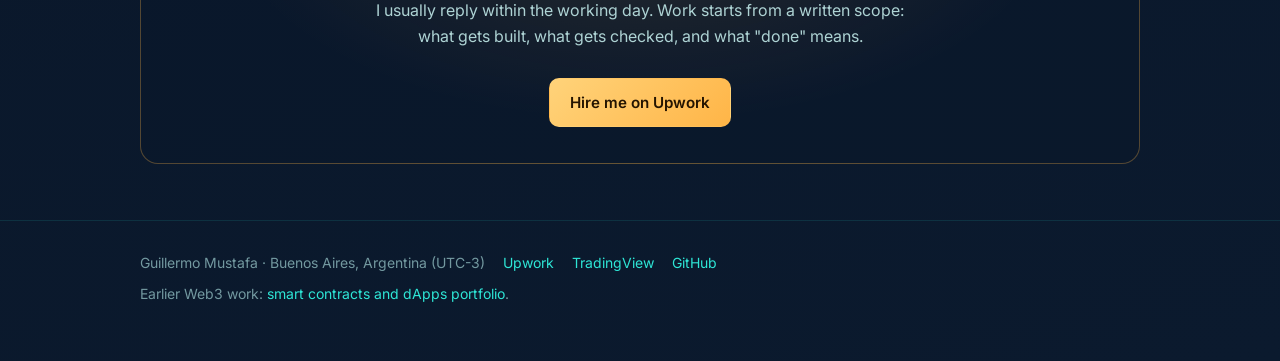
==== commit 910969fb: "feat: conversion-focused redesign with color roles, trust bar and two interactive checks Amber is no" ====
--- a/index.html
+++ b/index.html
@@ -16,15 +16,18 @@
 <link rel="preconnect" href="https://fonts.gstatic.com" crossorigin>
 <link href="https://fonts.googleapis.com/css2?family=Space+Grotesk:wght@500;600;700&family=Inter:wght@400;500;600&family=JetBrains+Mono:wght@400;600&display=swap" rel="stylesheet">
 <style>
-  /* Tokens. Turquoise is the dominant accent; violet is the signature thread
-     (details only, never the dominant color), per the portfolio palette rules. */
+  /* Tokens. Each color has one job: turquoise is brand and data, amber is the
+     action color (Upwork CTAs only), green and coral are verdicts, violet is
+     the signature thread (details only, never the dominant color). */
   :root {
     color-scheme: dark;
-    --bg0: #040b11; --bg1: #06131b; --bg2: #081a24;
-    --surface: rgba(9, 28, 38, .72);
+    --bg0: #050a16; --bg1: #081223; --bg2: #0b1a2e;
+    --surface: rgba(10, 24, 44, .72);
     --line: rgba(46, 230, 214, .12); --line-2: rgba(46, 230, 214, .28); --line-v: rgba(124, 92, 255, .38);
-    --text: #eafcfa; --text-2: #a9d4d0; --text-3: #6f9a98; --muted: #4f7472;
+    --text: #eefcfa; --text-2: #aed3d4; --text-3: #7399a0; --muted: #52717a;
     --tq: #2ee6d6; --cyan: #22e0ff; --tq-ink: #03201d;
+    --amber: #ffb547; --amber-2: #ffd37a; --amber-ink: #241400;
+    --ok: #3ddc84; --bad: #ff6b6b;
     --violet: #7c5cff; --violet-2: #a78bfa;
     --display: "Space Grotesk", Inter, system-ui, sans-serif;
     --sans: Inter, system-ui, sans-serif;
@@ -83,9 +86,9 @@
   nav .links { margin-left: auto; display: flex; gap: 4px; }
   nav .links a { color: var(--text-2); font-size: .88rem; padding: 6px 10px; border-radius: 8px; transition: color .2s, background .2s; }
   nav .links a:hover { color: var(--text); background: rgba(46, 230, 214, .08); text-decoration: none; }
-  nav .cta-sm { font-size: .84rem; font-weight: 600; padding: 7px 14px; border-radius: 8px; color: var(--tq-ink);
-    background: var(--tq); transition: transform .25s var(--ease), box-shadow .25s; }
-  nav .cta-sm:hover { text-decoration: none; transform: translateY(-1px); box-shadow: 0 0 22px rgba(46, 230, 214, .4); }
+  nav .cta-sm { font-size: .84rem; font-weight: 600; padding: 7px 14px; border-radius: 8px; color: var(--amber-ink);
+    background: var(--amber); transition: transform .25s var(--ease), box-shadow .25s; }
+  nav .cta-sm:hover { text-decoration: none; transform: translateY(-1px); box-shadow: 0 0 22px rgba(255, 181, 71, .45); }
   @media (max-width: 760px) { nav .links { display: none; } }
 
   /* Hero */
@@ -107,11 +110,11 @@
     font-weight: 600; font-size: .95rem; color: var(--text); border: 1px solid var(--line-2); background: rgba(9, 28, 38, .5);
     transition: transform .25s var(--ease), border-color .25s, box-shadow .25s, background .25s; }
   .btn:hover { text-decoration: none; transform: translateY(-2px); border-color: var(--tq); background: rgba(46, 230, 214, .06); }
-  .btn.primary { color: var(--tq-ink); background: linear-gradient(135deg, var(--tq), var(--cyan)); border-color: transparent;
-    box-shadow: 0 0 0 rgba(46, 230, 214, 0); }
+  .btn.primary { color: var(--amber-ink); background: linear-gradient(135deg, var(--amber-2), var(--amber)); border-color: transparent;
+    box-shadow: 0 0 0 rgba(255, 181, 71, 0); }
   .btn.primary::after { content: ""; position: absolute; inset: -2px; border-radius: 12px; z-index: -1; opacity: 0;
-    background: linear-gradient(135deg, var(--tq), var(--violet)); filter: blur(10px); transition: opacity .3s; }
-  .btn.primary:hover { box-shadow: 0 8px 30px rgba(46, 230, 214, .35); }
+    background: linear-gradient(135deg, var(--amber), var(--violet)); filter: blur(10px); transition: opacity .3s; }
+  .btn.primary:hover { box-shadow: 0 8px 30px rgba(255, 181, 71, .35); }
   .btn.primary:hover::after { opacity: .7; }
   .chips { display: flex; flex-wrap: wrap; gap: 8px; margin-top: 26px; }
   .chip { font: 500 12px/1 var(--mono); color: var(--text-2); padding: 7px 11px; border-radius: 999px;
@@ -231,6 +234,73 @@
   details .ans { padding: 0 18px 18px 18px; color: var(--text-2); font-size: 15px; animation: fade .35s var(--ease); }
   @keyframes fade { from { opacity: 0; transform: translateY(-4px); } to { opacity: 1; transform: none; } }
 
+  /* Trust bar: Upwork facts under the hero, before the counts */
+  .trust { display: flex; flex-wrap: wrap; gap: 10px; margin: 36px 0 0; padding: 0; }
+  .trust li { list-style: none; display: inline-flex; align-items: center; gap: 8px; padding: 9px 14px; border-radius: 10px;
+    border: 1px solid var(--line-2); background: rgba(46, 230, 214, .06); font: 600 13px/1 var(--display); color: var(--text); }
+  .trust li::before { content: ""; width: 7px; height: 7px; border-radius: 50%; background: var(--tq); box-shadow: 0 0 8px var(--tq); flex: none; }
+  .trust li span { font: 500 12px var(--mono); color: var(--text-3); }
+
+  /* Card-level action link */
+  .card .go { display: inline-block; margin-top: 14px; font: 600 13px var(--display); color: var(--amber); }
+  .card .go::after { content: " →"; }
+
+  /* Interactive demos: cost toggle and red-flags checklist */
+  .demo { border-radius: 16px; border: 1px solid var(--line); background: var(--surface); padding: 22px; max-width: 820px;
+    -webkit-backdrop-filter: blur(14px); backdrop-filter: blur(14px); }
+  .seg { display: inline-flex; border: 1px solid var(--line-2); border-radius: 10px; overflow: hidden; }
+  .seg button { font: 600 13px var(--mono); padding: 9px 16px; border: 0; background: transparent; color: var(--text-2); cursor: pointer;
+    transition: background .2s, color .2s; }
+  .seg button:focus-visible { box-shadow: none; outline: 2px solid var(--amber); outline-offset: -3px; border-radius: 6px; }
+  /* Without scripts the demos cannot compute anything, so they stay hidden. */
+  html:not(.js) .demo { display: none; }
+  .verdict .pill.idle { color: var(--text-3); border: 1px solid var(--line-2); background: rgba(46, 230, 214, .05); }
+  .seg button + button { border-left: 1px solid var(--line); }
+  .seg button[aria-pressed="true"] { background: var(--tq); color: var(--tq-ink); }
+  .demo .row { display: flex; flex-wrap: wrap; align-items: center; justify-content: space-between; gap: 12px; margin-bottom: 14px; }
+  .demo .lbl { font: 600 11px/1 var(--mono); color: var(--text-3); letter-spacing: .08em; text-transform: uppercase; }
+  .demo svg { width: 100%; height: auto; display: block; }
+  .demo .zero { stroke: var(--line-2); stroke-width: 1; stroke-dasharray: 3 4; }
+  .demo .curve { fill: none; stroke-width: 2.5; stroke-linejoin: round; stroke-linecap: round; transition: stroke .3s; }
+  .demo .curve.ok { stroke: var(--ok); filter: drop-shadow(0 0 6px rgba(61, 220, 132, .45)); }
+  .demo .curve.bad { stroke: var(--bad); filter: drop-shadow(0 0 6px rgba(255, 107, 107, .45)); }
+  .demo .area { opacity: .18; transition: fill .3s; }
+  .demo .area.ok { fill: var(--ok); }
+  .demo .area.bad { fill: var(--bad); }
+  .verdict { display: flex; flex-wrap: wrap; align-items: center; gap: 10px 18px; margin-top: 14px; font: 600 15px var(--display); }
+  .verdict .pill { font: 600 11px/1 var(--mono); letter-spacing: .08em; text-transform: uppercase; padding: 6px 10px; border-radius: 999px; }
+  .verdict .pill.ok { color: var(--ok); border: 1px solid rgba(61, 220, 132, .4); background: rgba(61, 220, 132, .1); }
+  .verdict .pill.bad { color: var(--bad); border: 1px solid rgba(255, 107, 107, .4); background: rgba(255, 107, 107, .1); }
+  .verdict .n { font: 600 13px var(--mono); color: var(--text-2); }
+  .demo .foot { margin-top: 10px; font: 11.5px/1.5 var(--mono); color: var(--text-3); }
+  .demo .cta { margin-top: 18px; }
+  .flags { list-style: none; margin: 0; padding: 0; display: grid; gap: 8px; }
+  .flags label { display: flex; align-items: flex-start; gap: 12px; padding: 12px 14px; border-radius: 10px; border: 1px solid var(--line);
+    background: rgba(10, 24, 44, .5); cursor: pointer; transition: border-color .2s, background .2s; font-size: 15px; color: var(--text-2); }
+  .flags label:hover { border-color: var(--line-2); }
+  .flags input { appearance: none; -webkit-appearance: none; width: 18px; height: 18px; flex: none; margin-top: 2px; border-radius: 5px;
+    border: 1px solid var(--line-2); background: transparent; display: grid; place-items: center; cursor: pointer; }
+  .flags input::before { content: ""; width: 10px; height: 10px; border-radius: 2px; background: var(--bad); transform: scale(0); transition: transform .15s var(--ease); }
+  .flags input:checked::before { transform: scale(1); }
+  .flags label:has(input:checked) { border-color: rgba(255, 107, 107, .45); background: rgba(255, 107, 107, .06); color: var(--text); }
+
+  /* Final call to action */
+  .cta-band { margin-top: 64px; border-radius: 18px; padding: 36px 28px; text-align: center; border: 1px solid rgba(255, 181, 71, .3);
+    background: radial-gradient(ellipse 60% 120% at 50% 0%, rgba(255, 181, 71, .12), transparent 70%), var(--surface); }
+  .cta-band h2 { justify-content: center; font-size: clamp(22px, 3vw, 30px); }
+  .cta-band h2::before { display: none; }
+  .cta-band p { color: var(--text-2); max-width: 560px; margin: 12px auto 0; }
+  .cta-band .cta { justify-content: center; }
+
+  /* Sticky action bar on phones */
+  .sticky-cta { display: none; }
+  @media (max-width: 760px) {
+    .sticky-cta { display: block; position: fixed; left: 0; right: 0; bottom: 0; z-index: 30; padding: 10px 16px calc(10px + env(safe-area-inset-bottom));
+      background: rgba(5, 10, 22, .86); -webkit-backdrop-filter: blur(14px); backdrop-filter: blur(14px); border-top: 1px solid var(--line); }
+    .sticky-cta .btn { width: 100%; justify-content: center; }
+    body { padding-bottom: 76px; }
+  }
+
   footer { margin-top: 56px; border-top: 1px solid var(--line); padding: 30px 0 56px; color: var(--text-3); font-size: 14px; }
   footer .row { display: flex; flex-wrap: wrap; gap: 8px 18px; }
 
@@ -254,6 +324,7 @@
     <a class="brand" href="#top"><span class="mark">G</span> Guillermo Mustafa</a>
     <div class="links">
       <a href="#services">Services</a>
+      <a href="#costs">Checks</a>
       <a href="#process">Process</a>
       <a href="#scripts">Scripts</a>
       <a href="#proofs">Proofs</a>
@@ -352,6 +423,13 @@
       </div>
     </div>
 
+    <ul class="trust reveal" aria-label="Upwork profile facts">
+      <li>Top Rated <span>Upwork</span></li>
+      <li>100% Job Success <span>Upwork</span></li>
+      <li>$10K+ earned <span>Upwork</span></li>
+      <li>5.0 client review <span>quoted below</span></li>
+    </ul>
+
     <div class="stats reveal">
       <div class="stat"><b data-count="15" data-count-from="#scripts .card">15</b><span>open-source TradingView scripts</span></div>
       <div class="stat"><b data-count="4" data-count-from="#proofs .card">4</b><span>runnable proof repositories</span></div>
@@ -369,27 +447,48 @@
     <div class="card reveal" style="--d:.0s">
       <h3>Custom Pine Script v6</h3>
       <p>Indicators, strategies and alerts written from your rules, with realistic commission and slippage, a non-repainting build and a look-ahead check you can run yourself.</p>
+      <a class="go" href="https://www.upwork.com/freelancers/~01fa3c5136b53674c8">Start on Upwork</a>
     </div>
     <div class="card reveal" style="--d:.08s">
       <h3>Backtest audits</h3>
       <p>A review of an existing backtest or strategy: look-ahead and repaint, fill assumptions, costs, overfitting and sample size. You get a written report with what survives and what does not.</p>
+      <a class="go" href="https://www.upwork.com/freelancers/~01fa3c5136b53674c8">Start on Upwork</a>
     </div>
     <div class="card reveal" style="--d:.16s">
       <h3>Alerts to broker execution</h3>
       <p>TradingView alerts or Python signals routed to a broker on a demo or paper account first, with idempotent orders, reconnection handling and a log you can audit.</p>
+      <a class="go" href="https://www.upwork.com/freelancers/~01fa3c5136b53674c8">Start on Upwork</a>
     </div>
   </div>
 </section>
 
-<section id="process">
-  <div class="sec-head reveal"><span class="num">02</span><h2>How I work</h2></div>
-  <p class="sub reveal">Four steps, each one leaving something you can run or read.</p>
-  <ol class="steps">
-    <li class="reveal" style="--d:.0s"><b>Scope in writing</b><span>Your rules, markets, timeframes and what "done" means, before any code.</span></li>
-    <li class="reveal" style="--d:.08s"><b>Milestones with something to run</b><span>Each delivery compiles and comes with the check that proves it.</span></li>
-    <li class="reveal" style="--d:.16s"><b>Demo or paper first</b><span>Nothing touches a live account until you have tested it and decided.</span></li>
-    <li class="reveal" style="--d:.24s"><b>Written communication</b><span>Updates and questions go through the Upwork chat, so every decision is on record.</span></li>
-  </ol>
+<section id="costs">
+  <div class="sec-head reveal"><span class="num">02</span><h2>Does the signal survive costs?</h2></div>
+  <p class="sub reveal">A core check in a backtest audit. Same trades, re-priced at 0x, 1x and 2x commission and slippage.</p>
+  <div class="demo reveal" id="costs-demo">
+    <div class="row">
+      <span class="lbl">Trading costs</span>
+      <div class="seg" role="group" aria-label="Cost multiplier">
+        <button type="button" data-k="0" aria-pressed="false">0x</button>
+        <button type="button" data-k="1" aria-pressed="true">1x</button>
+        <button type="button" data-k="2" aria-pressed="false">2x</button>
+      </div>
+    </div>
+    <svg viewBox="0 0 640 180" aria-hidden="true">
+      <line class="zero" x1="0" x2="640" y1="90" y2="90"/>
+      <path class="area ok" id="cost-area" d=""/>
+      <path class="curve ok" id="cost-curve" d=""/>
+    </svg>
+    <div class="verdict" aria-live="polite">
+      <span class="pill ok" id="cost-pill">survives</span>
+      <span id="cost-text">Net after costs</span>
+      <span class="n" id="cost-n"></span>
+    </div>
+    <div class="foot">Illustrative data: 40 synthetic trades with a fixed per-trade cost. The Cost Ladder script below runs this on your own chart.</div>
+    <div class="cta">
+      <a class="btn primary" href="https://www.upwork.com/freelancers/~01fa3c5136b53674c8">Want this check on your strategy? Hire me on Upwork</a>
+    </div>
+  </div>
 </section>
 
 <section id="feedback">
@@ -402,13 +501,45 @@
   </figure>
 </section>
 
+<section id="process">
+  <div class="sec-head reveal"><span class="num">04</span><h2>How I work</h2></div>
+  <p class="sub reveal">Four steps, each one leaving something you can run or read.</p>
+  <ol class="steps">
+    <li class="reveal" style="--d:.0s"><b>Scope in writing</b><span>Your rules, markets, timeframes and what "done" means, before any code.</span></li>
+    <li class="reveal" style="--d:.08s"><b>Milestones with something to run</b><span>Each delivery compiles and comes with the check that proves it.</span></li>
+    <li class="reveal" style="--d:.16s"><b>Demo or paper first</b><span>Nothing touches a live account until you have tested it and decided.</span></li>
+    <li class="reveal" style="--d:.24s"><b>Written communication</b><span>Updates and questions go through the Upwork chat, so every decision is on record.</span></li>
+  </ol>
+</section>
+
+<section id="redflags">
+  <div class="sec-head reveal"><span class="num">05</span><h2>Backtest red flags</h2></div>
+  <p class="sub reveal">Five red flags I look for before trusting an equity curve. Tick the ones that apply to yours.</p>
+  <div class="demo reveal" id="flags-demo">
+    <ul class="flags">
+      <li><label><input type="checkbox"> It uses data from after the signal bar (look-ahead), or the script repaints.</label></li>
+      <li><label><input type="checkbox"> Orders fill at the exact signal price, with no slippage.</label></li>
+      <li><label><input type="checkbox"> Commission is zero or left at the platform default.</label></li>
+      <li><label><input type="checkbox"> Stop and target can both fit inside one bar, and the backtest assumes which one was hit first.</label></li>
+      <li><label><input type="checkbox"> It was tuned and tested on the same period, with no out-of-sample data.</label></li>
+    </ul>
+    <div class="verdict" aria-live="polite">
+      <span class="pill idle" id="flags-pill">no flags yet</span>
+      <span id="flags-text">Tick what applies to your backtest.</span>
+    </div>
+    <div class="cta">
+      <a class="btn primary" href="https://www.upwork.com/freelancers/~01fa3c5136b53674c8">Send it to me on Upwork for a written audit</a>
+    </div>
+  </div>
+</section>
+
 <section id="confidentiality">
-  <div class="sec-head reveal"><span class="num">04</span><h2>Confidentiality</h2></div>
+  <div class="sec-head reveal"><span class="num">06</span><h2>Confidentiality</h2></div>
   <p class="note reveal">Client code, strategies and data stay private. Nothing derived from a client's work is published or reused without written permission. The public scripts and repos on this page are my own work.</p>
 </section>
 
 <section id="scripts">
-  <div class="sec-head reveal"><span class="num">05</span><h2>Open-source TradingView scripts</h2></div>
+  <div class="sec-head reveal"><span class="num">07</span><h2>Open-source TradingView scripts</h2></div>
   <p class="sub reveal">Each one measures something a chart can hide.</p>
   <div class="grid">
     <div class="card reveal" style="--d:.0s">
@@ -505,7 +636,7 @@
 </section>
 
 <section id="proofs">
-  <div class="sec-head reveal"><span class="num">06</span><h2>Backtest and execution proofs</h2></div>
+  <div class="sec-head reveal"><span class="num">08</span><h2>Backtest and execution proofs</h2></div>
   <p class="sub reveal">Runnable repositories, no account needed.</p>
   <div class="grid">
     <div class="card reveal" style="--d:.0s">
@@ -536,7 +667,7 @@
 </section>
 
 <section id="faq">
-  <div class="sec-head reveal"><span class="num">07</span><h2>Questions traders ask first</h2></div>
+  <div class="sec-head reveal"><span class="num">09</span><h2>Questions traders ask first</h2></div>
   <p class="sub reveal">Short answers. The long ones are in the scripts and repos above.</p>
   <div class="faq">
     <details class="reveal" style="--d:.0s">
@@ -566,6 +697,14 @@
   </div>
 </section>
 
+<div class="cta-band reveal">
+  <h2>Tell me your strategy.</h2>
+  <p>I usually reply within the working day. Work starts from a written scope: what gets built, what gets checked, and what "done" means.</p>
+  <div class="cta">
+    <a class="btn primary" href="https://www.upwork.com/freelancers/~01fa3c5136b53674c8">Hire me on Upwork</a>
+  </div>
+</div>
+
 </main>
 
 <footer>
@@ -574,6 +713,10 @@
     <div style="margin-top:8px">Earlier Web3 work: <a href="web3.html">smart contracts and dApps portfolio</a>.</div>
   </div>
 </footer>
+
+<div class="sticky-cta">
+  <a class="btn primary" href="https://www.upwork.com/freelancers/~01fa3c5136b53674c8">Hire me on Upwork</a>
+</div>
 
 <script>
 (function () {
@@ -625,6 +768,67 @@
     once.observe(stats);
   }
 
+  // Cost demo: the same 40 synthetic trade returns (percent) re-priced at
+  // 0x, 1x and 2x a fixed per-trade cost. Nothing here is measured data.
+  var costDemo = document.getElementById('costs-demo');
+  if (costDemo) {
+    var gross = [1.4, -0.8, 0.6, 2.1, -1.2, 0.9, -0.4, 1.7, -0.9, 0.5,
+                 1.1, -1.5, 2.3, -0.3, 0.8, -1.1, 1.6, 0.2, -0.7, 1.9,
+                 -1.3, 0.7, 1.2, -0.6, 2.0, -1.0, 0.4, 1.5, -0.5, 0.9,
+                 -1.4, 1.8, 0.3, -0.8, 1.3, -0.2, 2.2, -1.6, 1.0, 0.6];
+    var costPerTrade = 0.22;
+    var W = 640, H = 180, MID = 90, SCALE = 5;
+    var curve = document.getElementById('cost-curve');
+    var area = document.getElementById('cost-area');
+    var pill = document.getElementById('cost-pill');
+    var text = document.getElementById('cost-text');
+    var num = document.getElementById('cost-n');
+    function renderCost(k) {
+      var eq = 0, pts = [[0, MID]];
+      for (var i = 0; i < gross.length; i++) {
+        eq += gross[i] - k * costPerTrade;
+        pts.push([((i + 1) / gross.length) * W, MID - eq * SCALE]);
+      }
+      var d = pts.map(function (p, i) { return (i ? 'L' : 'M') + p[0].toFixed(1) + ' ' + p[1].toFixed(1); }).join(' ');
+      var ok = eq > 0;
+      curve.setAttribute('d', d);
+      area.setAttribute('d', d + ' L' + W + ' ' + MID + ' L0 ' + MID + ' Z');
+      curve.setAttribute('class', 'curve ' + (ok ? 'ok' : 'bad'));
+      area.setAttribute('class', 'area ' + (ok ? 'ok' : 'bad'));
+      pill.setAttribute('class', 'pill ' + (ok ? 'ok' : 'bad'));
+      pill.textContent = ok ? 'survives' : 'fails';
+      text.textContent = 'Net after ' + k + 'x costs';
+      num.textContent = (eq > 0 ? '+' : '') + eq.toFixed(1) + '% over ' + gross.length + ' trades';
+    }
+    var segButtons = costDemo.querySelectorAll('.seg button');
+    segButtons.forEach(function (b) {
+      b.addEventListener('click', function () {
+        segButtons.forEach(function (o) { o.setAttribute('aria-pressed', o === b ? 'true' : 'false'); });
+        renderCost(parseInt(b.getAttribute('data-k'), 10));
+      });
+    });
+    renderCost(1);
+  }
+
+  // Red-flags checklist: counts the ticked items and words the verdict.
+  var flagsDemo = document.getElementById('flags-demo');
+  if (flagsDemo) {
+    var boxes = flagsDemo.querySelectorAll('input[type="checkbox"]');
+    var fPill = document.getElementById('flags-pill');
+    var fText = document.getElementById('flags-text');
+    function renderFlags() {
+      var n = 0;
+      boxes.forEach(function (b) { if (b.checked) n++; });
+      fPill.setAttribute('class', 'pill ' + (n ? 'bad' : 'idle'));
+      fPill.textContent = n ? n + ' of ' + boxes.length + ' flags' : 'no flags yet';
+      fText.textContent = n === 0 ? 'Tick what applies to your backtest.'
+        : n === 1 ? 'One of these alone can turn a positive curve negative. Worth a written audit before any live decision.'
+        : 'Each one can distort the result in a different place. A written audit measures how much of the result survives each one.';
+    }
+    boxes.forEach(function (b) { b.addEventListener('change', renderFlags); });
+    renderFlags();
+  }
+
   // Pointer spotlight on cards: one listener per page, coordinates as CSS vars.
   if (!reduce && window.matchMedia('(pointer: fine)').matches) {
     document.addEventListener('pointermove', function (e) {
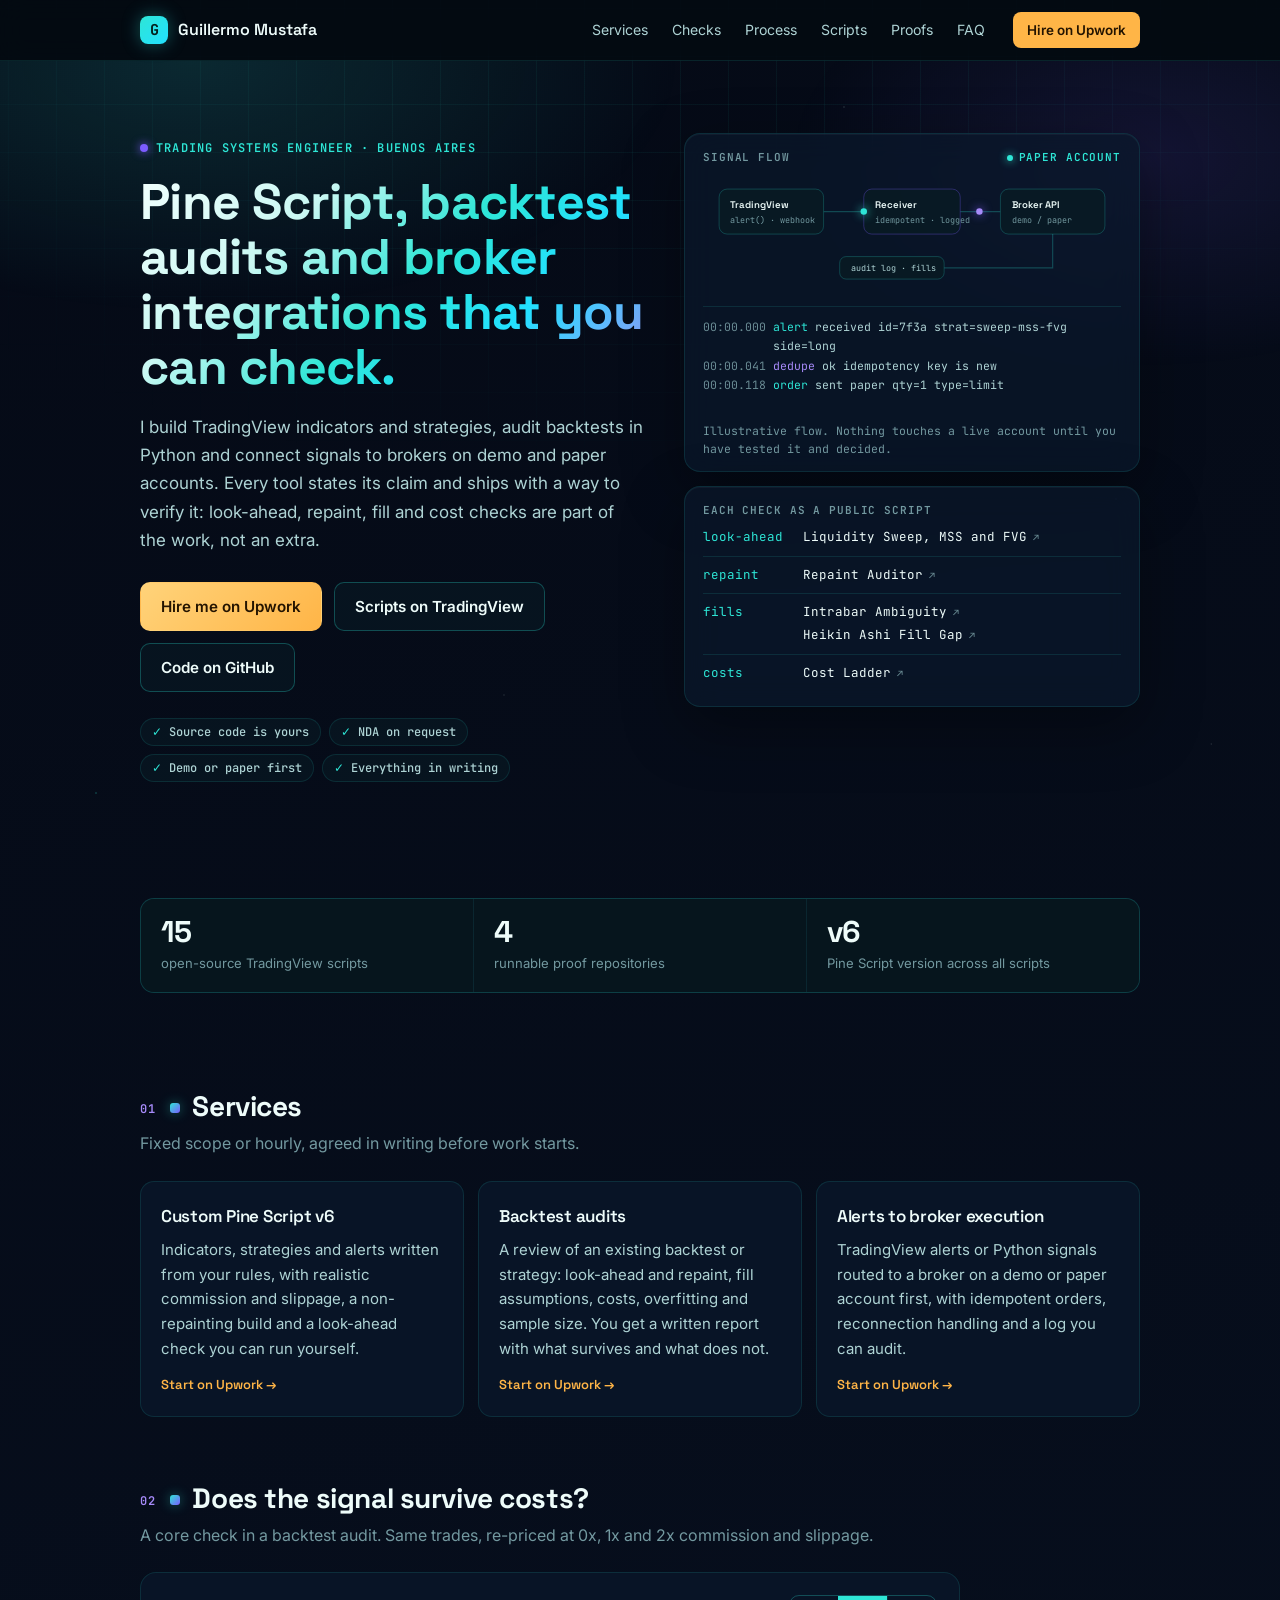
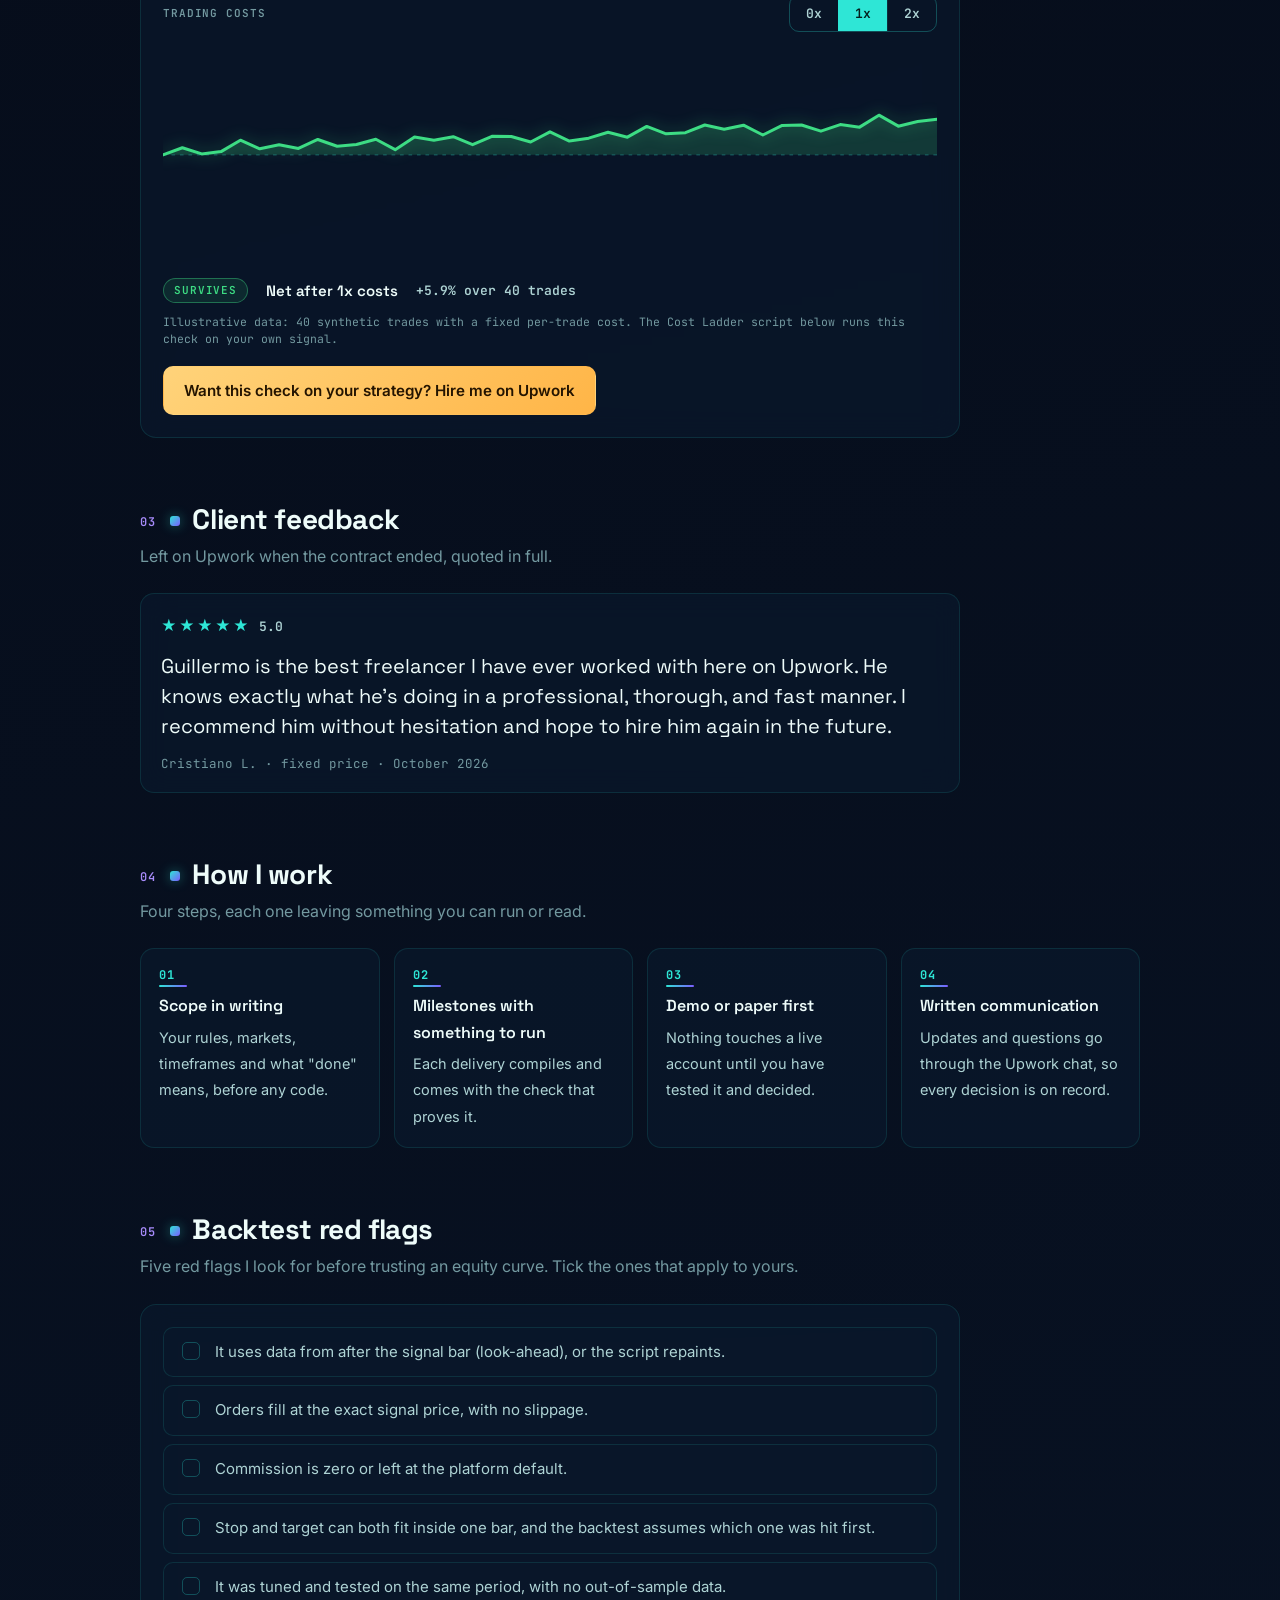
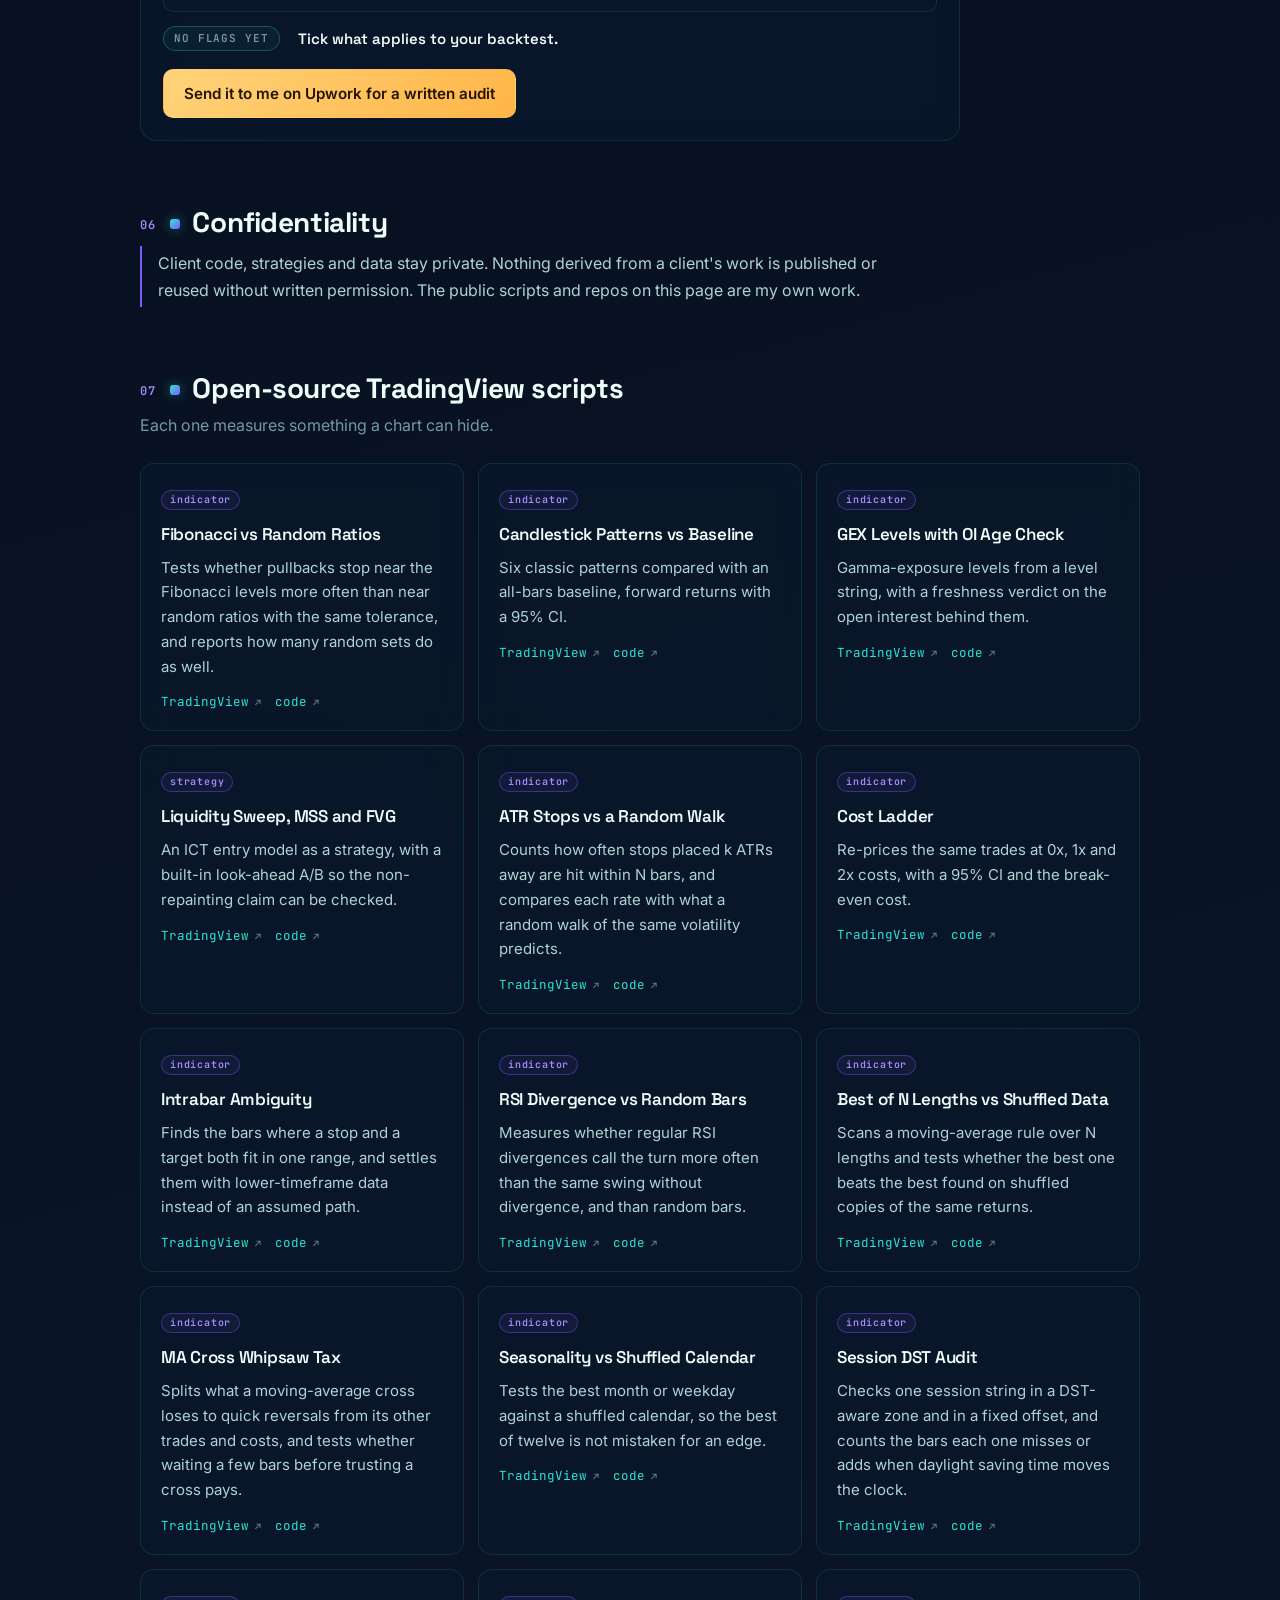
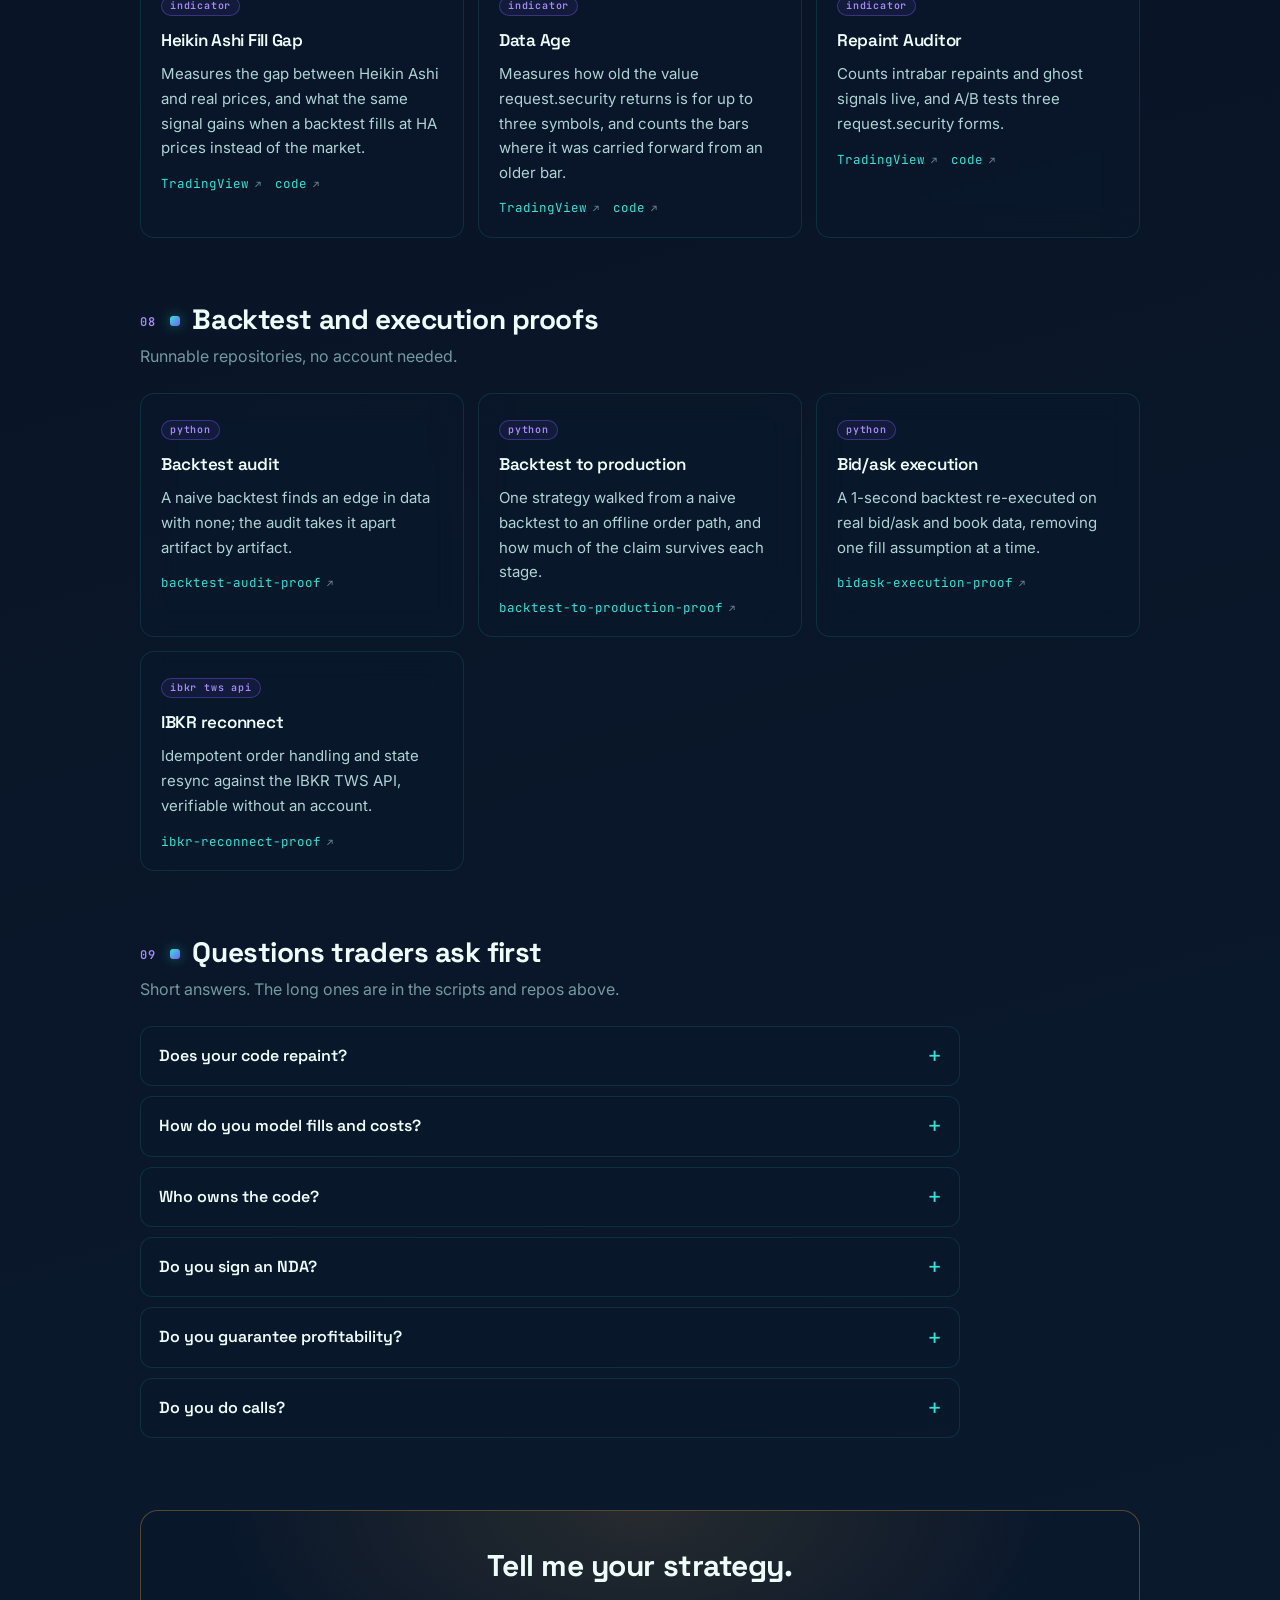
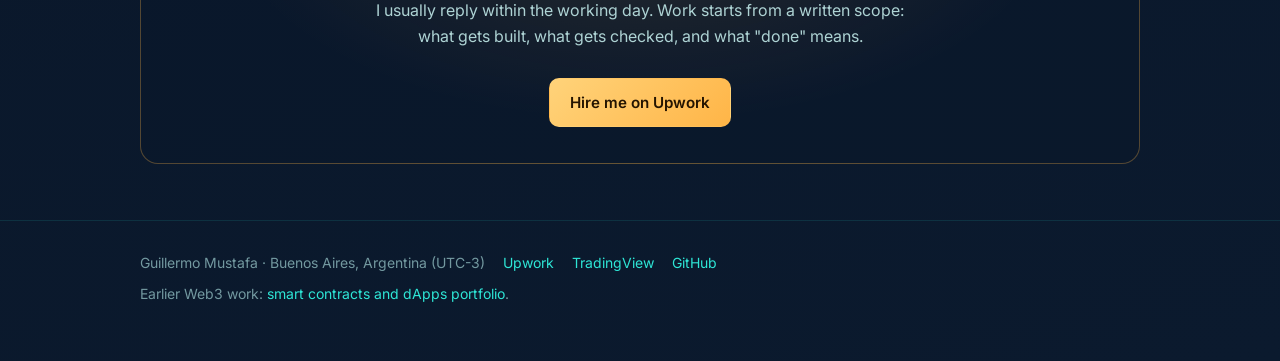
==== commit cd4039a5: "fix: raise log timestamp contrast and word the Cost Ladder claim precisely Co-Authored-By: Claude So" ====
--- a/index.html
+++ b/index.html
@@ -24,7 +24,7 @@
     --bg0: #050a16; --bg1: #081223; --bg2: #0b1a2e;
     --surface: rgba(10, 24, 44, .72);
     --line: rgba(46, 230, 214, .12); --line-2: rgba(46, 230, 214, .28); --line-v: rgba(124, 92, 255, .38);
-    --text: #eefcfa; --text-2: #aed3d4; --text-3: #7399a0; --muted: #52717a;
+    --text: #eefcfa; --text-2: #aed3d4; --text-3: #7399a0; --muted: #6a8c94;
     --tq: #2ee6d6; --cyan: #22e0ff; --tq-ink: #03201d;
     --amber: #ffb547; --amber-2: #ffd37a; --amber-ink: #241400;
     --ok: #3ddc84; --bad: #ff6b6b;
@@ -484,7 +484,7 @@
       <span id="cost-text">Net after costs</span>
       <span class="n" id="cost-n"></span>
     </div>
-    <div class="foot">Illustrative data: 40 synthetic trades with a fixed per-trade cost. The Cost Ladder script below runs this on your own chart.</div>
+    <div class="foot">Illustrative data: 40 synthetic trades with a fixed per-trade cost. The Cost Ladder script below runs this check on your own signal.</div>
     <div class="cta">
       <a class="btn primary" href="https://www.upwork.com/freelancers/~01fa3c5136b53674c8">Want this check on your strategy? Hire me on Upwork</a>
     </div>
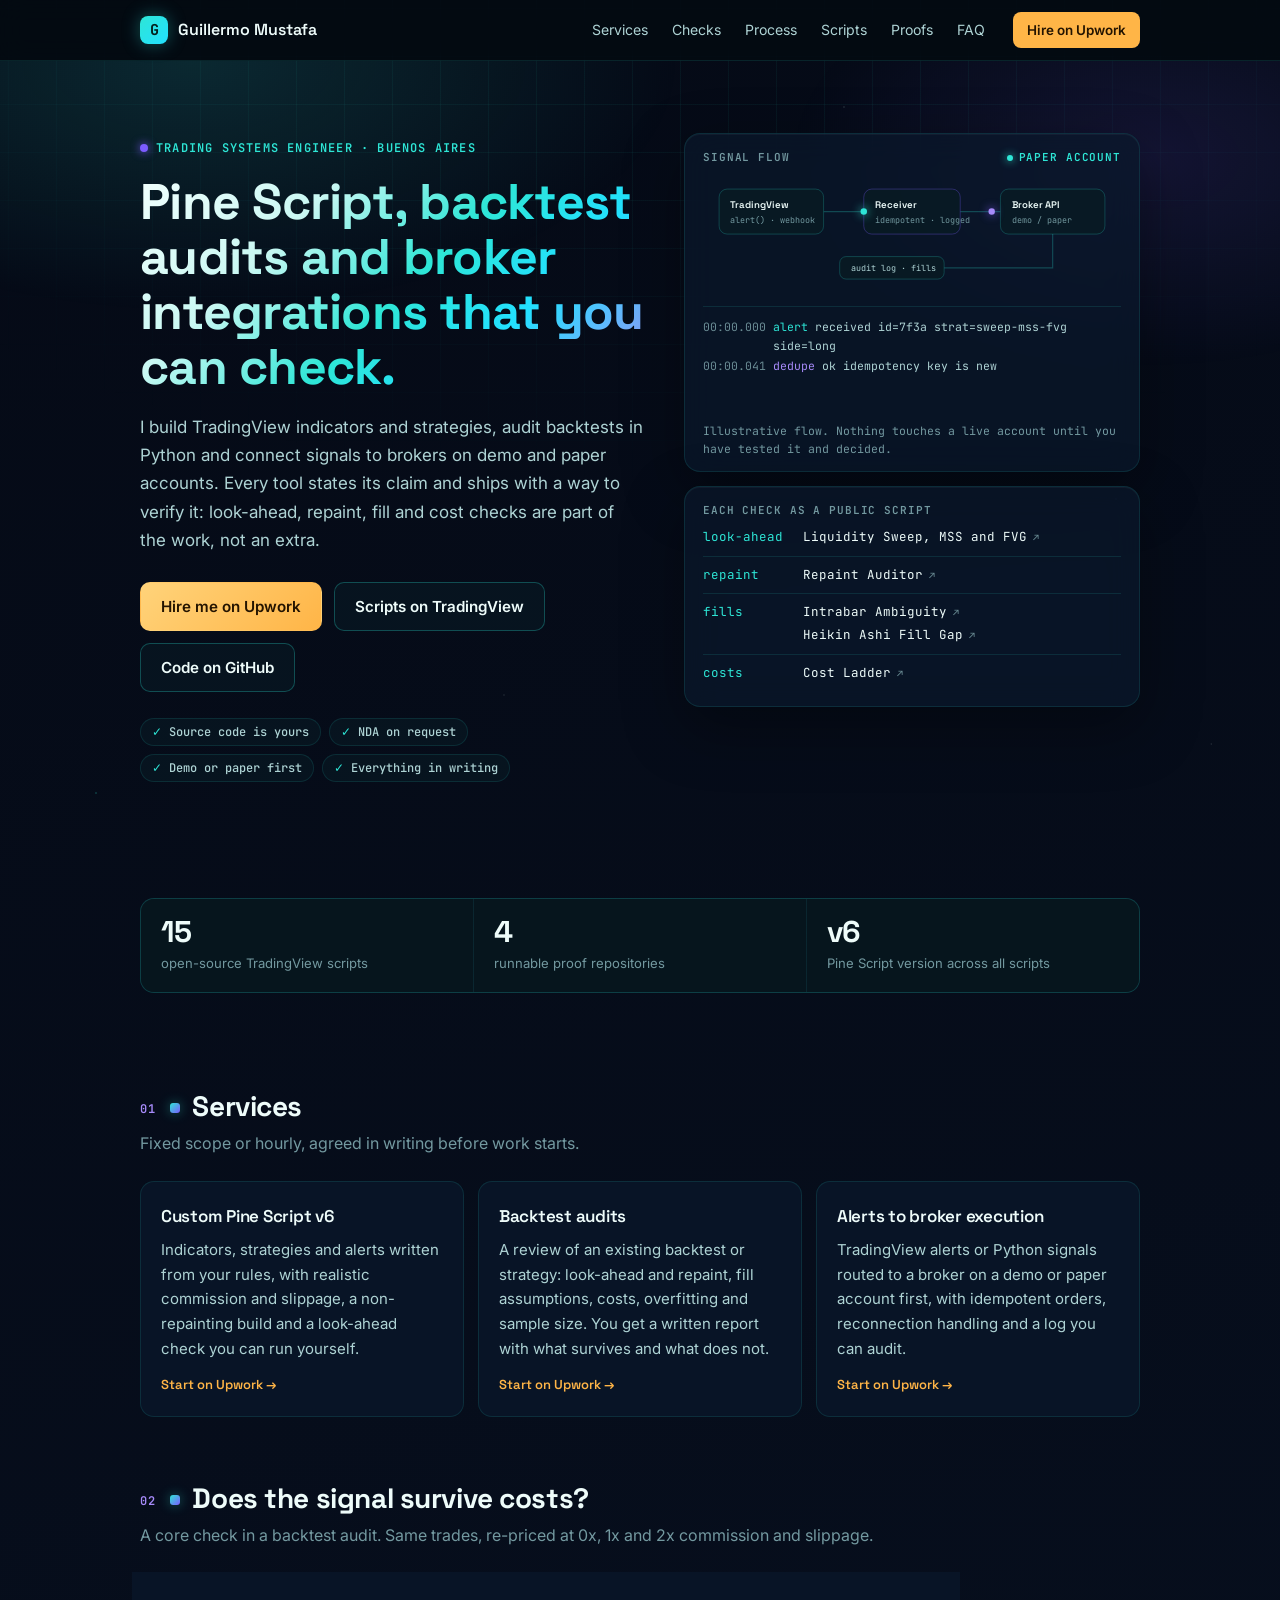
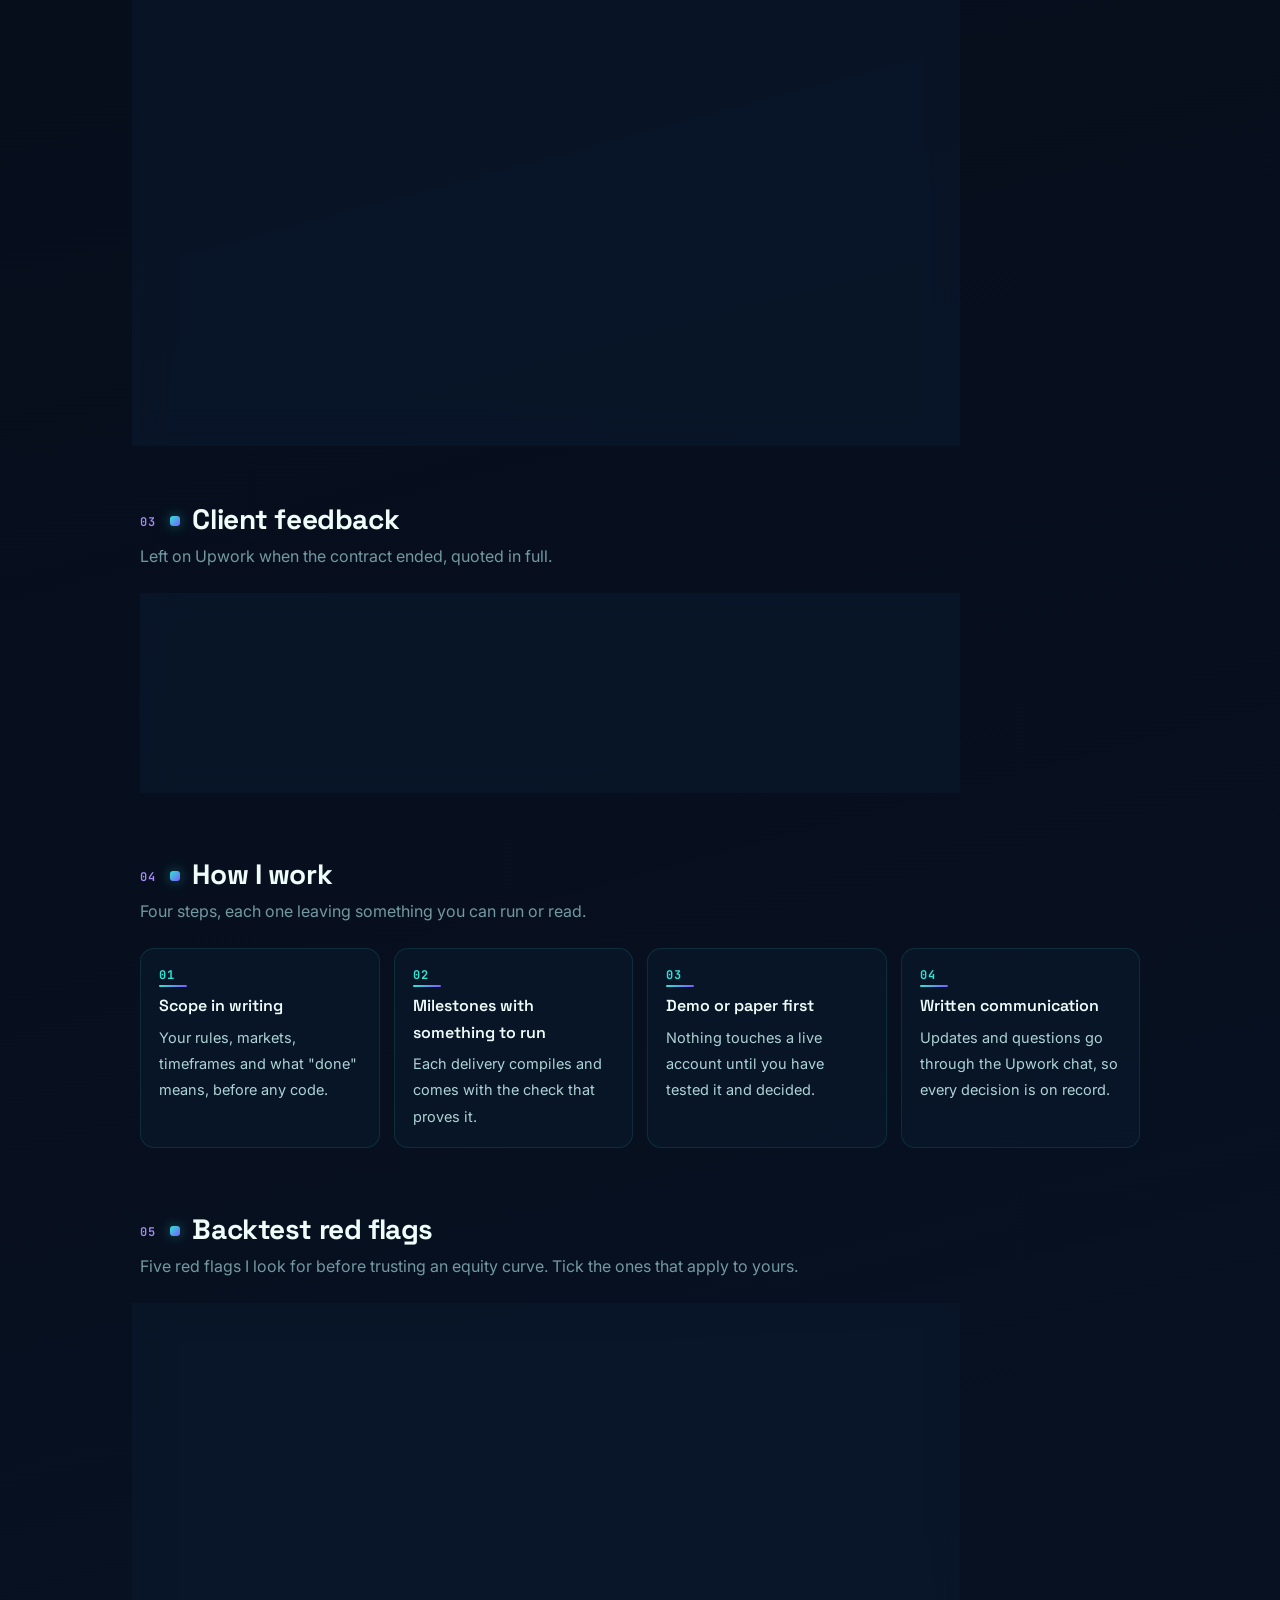
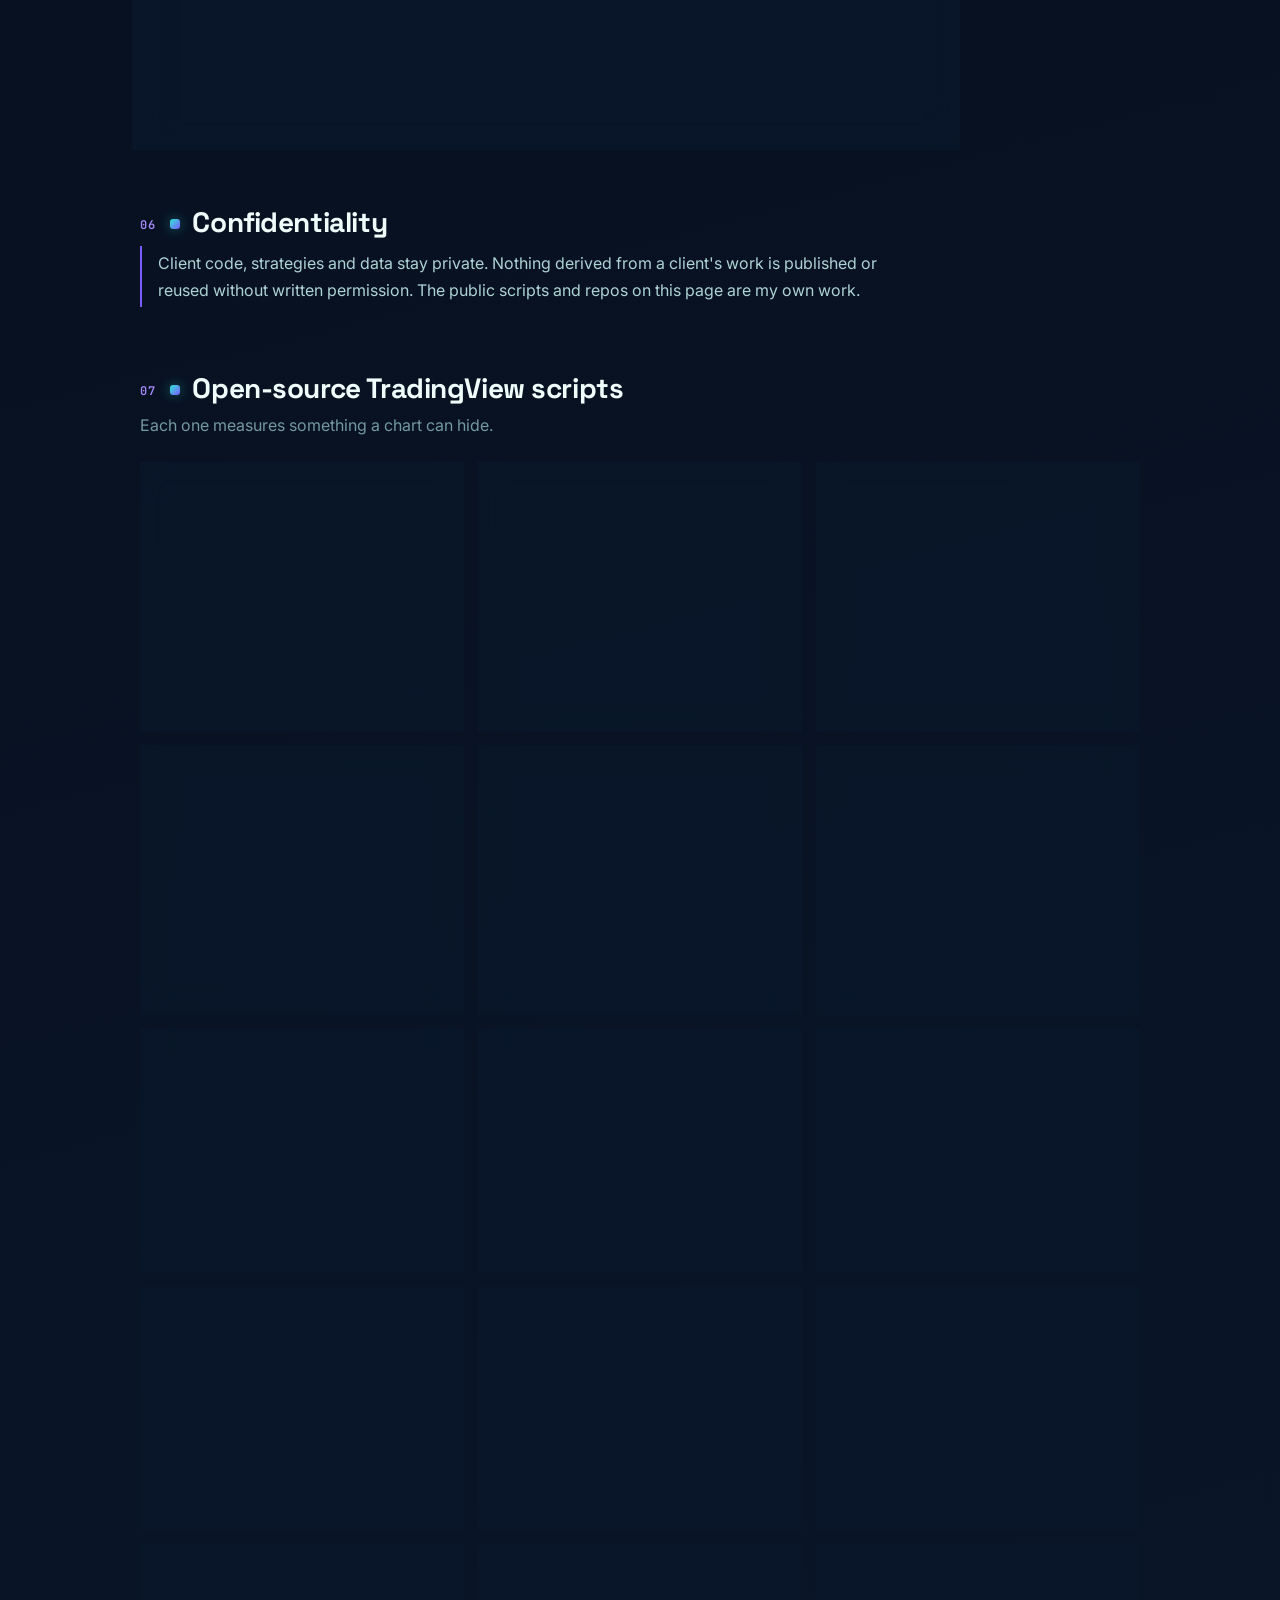
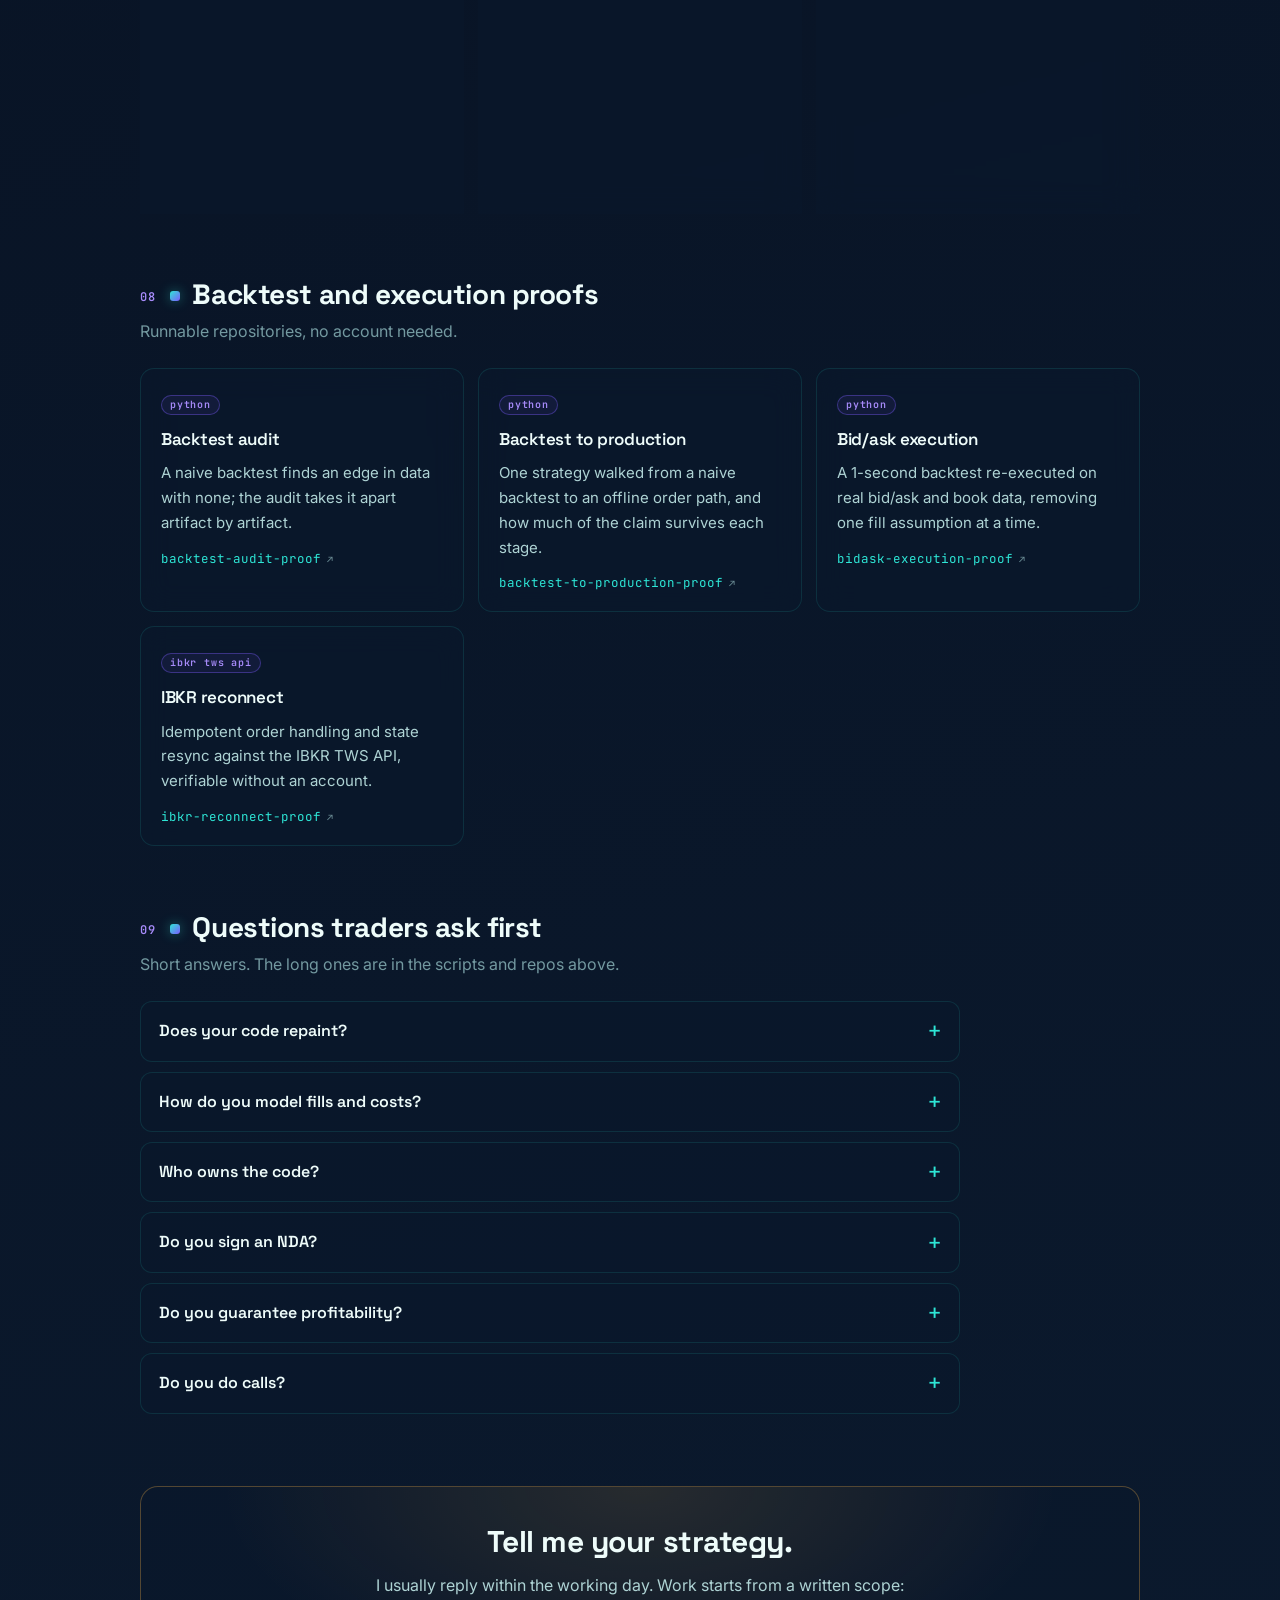
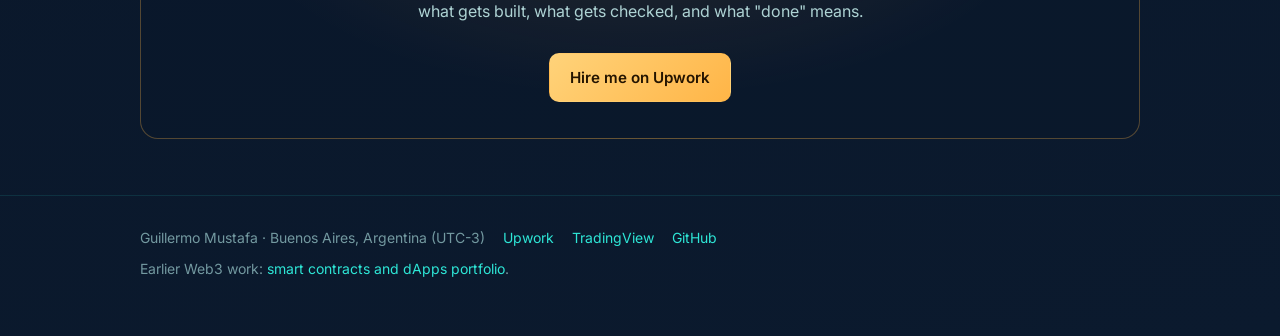
==== commit 432cc49b: "feat: reorder the TradingView script cards by traction (26 Oct snapshot)" ====
--- a/index.html
+++ b/index.html
@@ -549,23 +549,23 @@
       <div class="links"><a href="https://www.tradingview.com/script/MV9tTaED-Fibonacci-vs-Random-Ratios-Where-Pullbacks-Actually-Stop/">TradingView</a><a href="https://github.com/guillemustafa-ux/fibonacci-vs-random">code</a></div>
     </div>
     <div class="card reveal" style="--d:.0s">
-      <span class="tag">indicator</span>
-      <h3>Candlestick Patterns vs Baseline</h3>
-      <p>Six classic patterns compared with an all-bars baseline, forward returns with a 95% CI.</p>
-      <div class="links"><a href="https://www.tradingview.com/script/fGFxqicu-Candlestick-Patterns-vs-Baseline-Forward-Returns-95-CI/">TradingView</a><a href="https://github.com/guillemustafa-ux/candlestick-base-rates">code</a></div>
-    </div>
-    <div class="card reveal" style="--d:.1s">
-      <span class="tag">indicator</span>
-      <h3>GEX Levels with OI Age Check</h3>
-      <p>Gamma-exposure levels from a level string, with a freshness verdict on the open interest behind them.</p>
-      <div class="links"><a href="https://www.tradingview.com/script/uKwF557w-GEX-Levels-from-a-Level-String-with-OI-Age-Check/">TradingView</a><a href="https://github.com/guillemustafa-ux/gex-levels-proof">code</a></div>
-    </div>
-    <div class="card reveal" style="--d:.05s">
       <span class="tag">strategy</span>
       <h3>Liquidity Sweep, MSS and FVG</h3>
       <p>An ICT entry model as a strategy, with a built-in look-ahead A/B so the non-repainting claim can be checked.</p>
       <div class="links"><a href="https://www.tradingview.com/script/2pqi4yFB-Liquidity-Sweep-MSS-and-FVG-Entry-Model-with-Look-ahead-A-B/">TradingView</a><a href="https://github.com/guillemustafa-ux/ict-sweep-mss-fvg">code</a></div>
     </div>
+    <div class="card reveal" style="--d:.1s">
+      <span class="tag">indicator</span>
+      <h3>GEX Levels with OI Age Check</h3>
+      <p>Gamma-exposure levels from a level string, with a freshness verdict on the open interest behind them.</p>
+      <div class="links"><a href="https://www.tradingview.com/script/uKwF557w-GEX-Levels-from-a-Level-String-with-OI-Age-Check/">TradingView</a><a href="https://github.com/guillemustafa-ux/gex-levels-proof">code</a></div>
+    </div>
+    <div class="card reveal" style="--d:.05s">
+      <span class="tag">indicator</span>
+      <h3>Candlestick Patterns vs Baseline</h3>
+      <p>Six classic patterns compared with an all-bars baseline, forward returns with a 95% CI.</p>
+      <div class="links"><a href="https://www.tradingview.com/script/fGFxqicu-Candlestick-Patterns-vs-Baseline-Forward-Returns-95-CI/">TradingView</a><a href="https://github.com/guillemustafa-ux/candlestick-base-rates">code</a></div>
+    </div>
     <div class="card reveal" style="--d:.0s">
       <span class="tag">indicator</span>
       <h3>ATR Stops vs a Random Walk</h3>
@@ -574,35 +574,47 @@
     </div>
     <div class="card reveal" style="--d:.05s">
       <span class="tag">indicator</span>
+      <h3>MA Cross Whipsaw Tax</h3>
+      <p>Splits what a moving-average cross loses to quick reversals from its other trades and costs, and tests whether waiting a few bars before trusting a cross pays.</p>
+      <div class="links"><a href="https://www.tradingview.com/script/qDfurRAU-MA-Cross-Whipsaw-Tax-What-the-Fake-Crosses-Cost/">TradingView</a><a href="https://github.com/guillemustafa-ux/ma-cross-whipsaw-tax">code</a></div>
+    </div>
+    <div class="card reveal" style="--d:.1s">
+      <span class="tag">indicator</span>
+      <h3>Best of N Lengths vs Shuffled Data</h3>
+      <p>Scans a moving-average rule over N lengths and tests whether the best one beats the best found on shuffled copies of the same returns.</p>
+      <div class="links"><a href="https://www.tradingview.com/script/9i6KR53K-Best-of-N-Lengths-vs-Shuffled-Data-Is-the-Optimum-Real/">TradingView</a><a href="https://github.com/guillemustafa-ux/best-of-n-vs-shuffled">code</a></div>
+    </div>
+    <div class="card reveal" style="--d:.0s">
+      <span class="tag">indicator</span>
+      <h3>RSI Divergence vs Random Bars</h3>
+      <p>Measures whether regular RSI divergences call the turn more often than the same swing without divergence, and than random bars.</p>
+      <div class="links"><a href="https://www.tradingview.com/script/LxAhwOxK-RSI-Divergence-vs-Random-Bars-Does-It-Call-the-Turn/">TradingView</a><a href="https://github.com/guillemustafa-ux/rsi-divergence-vs-random">code</a></div>
+    </div>
+    <div class="card reveal" style="--d:.0s">
+      <span class="tag">indicator</span>
+      <h3>Intrabar Ambiguity</h3>
+      <p>Finds the bars where a stop and a target both fit in one range, and settles them with lower-timeframe data instead of an assumed path.</p>
+      <div class="links"><a href="https://www.tradingview.com/script/QXyp6oKQ-Intrabar-Ambiguity-Which-Hit-First-Stop-or-Target/">TradingView</a><a href="https://github.com/guillemustafa-ux/intrabar-ambiguity">code</a></div>
+    </div>
+    <div class="card reveal" style="--d:.0s">
+      <span class="tag">indicator</span>
       <h3>Cost Ladder</h3>
       <p>Re-prices the same trades at 0x, 1x and 2x costs, with a 95% CI and the break-even cost.</p>
       <div class="links"><a href="https://www.tradingview.com/script/kQRPTxtz-Cost-Ladder-Does-a-Signal-Survive-0x-1x-and-2x-Costs/">TradingView</a><a href="https://github.com/guillemustafa-ux/cost-ladder">code</a></div>
     </div>
     <div class="card reveal" style="--d:.1s">
       <span class="tag">indicator</span>
-      <h3>Intrabar Ambiguity</h3>
-      <p>Finds the bars where a stop and a target both fit in one range, and settles them with lower-timeframe data instead of an assumed path.</p>
-      <div class="links"><a href="https://www.tradingview.com/script/QXyp6oKQ-Intrabar-Ambiguity-Which-Hit-First-Stop-or-Target/">TradingView</a><a href="https://github.com/guillemustafa-ux/intrabar-ambiguity">code</a></div>
-    </div>
-    <div class="card reveal" style="--d:.0s">
-      <span class="tag">indicator</span>
-      <h3>RSI Divergence vs Random Bars</h3>
-      <p>Measures whether regular RSI divergences call the turn more often than the same swing without divergence, and than random bars.</p>
-      <div class="links"><a href="https://www.tradingview.com/script/LxAhwOxK-RSI-Divergence-vs-Random-Bars-Does-It-Call-the-Turn/">TradingView</a><a href="https://github.com/guillemustafa-ux/rsi-divergence-vs-random">code</a></div>
-    </div>
-    <div class="card reveal" style="--d:.0s">
-      <span class="tag">indicator</span>
-      <h3>Best of N Lengths vs Shuffled Data</h3>
-      <p>Scans a moving-average rule over N lengths and tests whether the best one beats the best found on shuffled copies of the same returns.</p>
-      <div class="links"><a href="https://www.tradingview.com/script/9i6KR53K-Best-of-N-Lengths-vs-Shuffled-Data-Is-the-Optimum-Real/">TradingView</a><a href="https://github.com/guillemustafa-ux/best-of-n-vs-shuffled">code</a></div>
-    </div>
-    <div class="card reveal" style="--d:.0s">
-      <span class="tag">indicator</span>
-      <h3>MA Cross Whipsaw Tax</h3>
-      <p>Splits what a moving-average cross loses to quick reversals from its other trades and costs, and tests whether waiting a few bars before trusting a cross pays.</p>
-      <div class="links"><a href="https://www.tradingview.com/script/qDfurRAU-MA-Cross-Whipsaw-Tax-What-the-Fake-Crosses-Cost/">TradingView</a><a href="https://github.com/guillemustafa-ux/ma-cross-whipsaw-tax">code</a></div>
-    </div>
-    <div class="card reveal" style="--d:.1s">
+      <h3>Repaint Auditor</h3>
+      <p>Counts intrabar repaints and ghost signals live, and A/B tests three request.security forms.</p>
+      <div class="links"><a href="https://www.tradingview.com/script/7USFvRmd-Repaint-Auditor-Live-Flicker-Counter-and-request-security-A-B/">TradingView</a><a href="https://github.com/guillemustafa-ux/repaint-auditor">code</a></div>
+    </div>
+    <div class="card reveal" style="--d:.05s">
+      <span class="tag">indicator</span>
+      <h3>Heikin Ashi Fill Gap</h3>
+      <p>Measures the gap between Heikin Ashi and real prices, and what the same signal gains when a backtest fills at HA prices instead of the market.</p>
+      <div class="links"><a href="https://www.tradingview.com/script/oTHxF7ou-Heikin-Ashi-Fill-Gap-What-a-Backtest-Gains-at-HA-Prices/">TradingView</a><a href="https://github.com/guillemustafa-ux/heikin-ashi-fill-gap">code</a></div>
+    </div>
+    <div class="card reveal" style="--d:.0s">
       <span class="tag">indicator</span>
       <h3>Seasonality vs Shuffled Calendar</h3>
       <p>Tests the best month or weekday against a shuffled calendar, so the best of twelve is not mistaken for an edge.</p>
@@ -616,21 +628,9 @@
     </div>
     <div class="card reveal" style="--d:.0s">
       <span class="tag">indicator</span>
-      <h3>Heikin Ashi Fill Gap</h3>
-      <p>Measures the gap between Heikin Ashi and real prices, and what the same signal gains when a backtest fills at HA prices instead of the market.</p>
-      <div class="links"><a href="https://www.tradingview.com/script/oTHxF7ou-Heikin-Ashi-Fill-Gap-What-a-Backtest-Gains-at-HA-Prices/">TradingView</a><a href="https://github.com/guillemustafa-ux/heikin-ashi-fill-gap">code</a></div>
-    </div>
-    <div class="card reveal" style="--d:.05s">
-      <span class="tag">indicator</span>
       <h3>Data Age</h3>
       <p>Measures how old the value request.security returns is for up to three symbols, and counts the bars where it was carried forward from an older bar.</p>
       <div class="links"><a href="https://www.tradingview.com/script/txAVsq9Y-Data-Age-How-Old-Is-the-Value-request-security-Returns/">TradingView</a><a href="https://github.com/guillemustafa-ux/request-data-age">code</a></div>
-    </div>
-    <div class="card reveal" style="--d:.0s">
-      <span class="tag">indicator</span>
-      <h3>Repaint Auditor</h3>
-      <p>Counts intrabar repaints and ghost signals live, and A/B tests three request.security forms.</p>
-      <div class="links"><a href="https://www.tradingview.com/script/7USFvRmd-Repaint-Auditor-Live-Flicker-Counter-and-request-security-A-B/">TradingView</a><a href="https://github.com/guillemustafa-ux/repaint-auditor">code</a></div>
     </div>
   </div>
 </section>
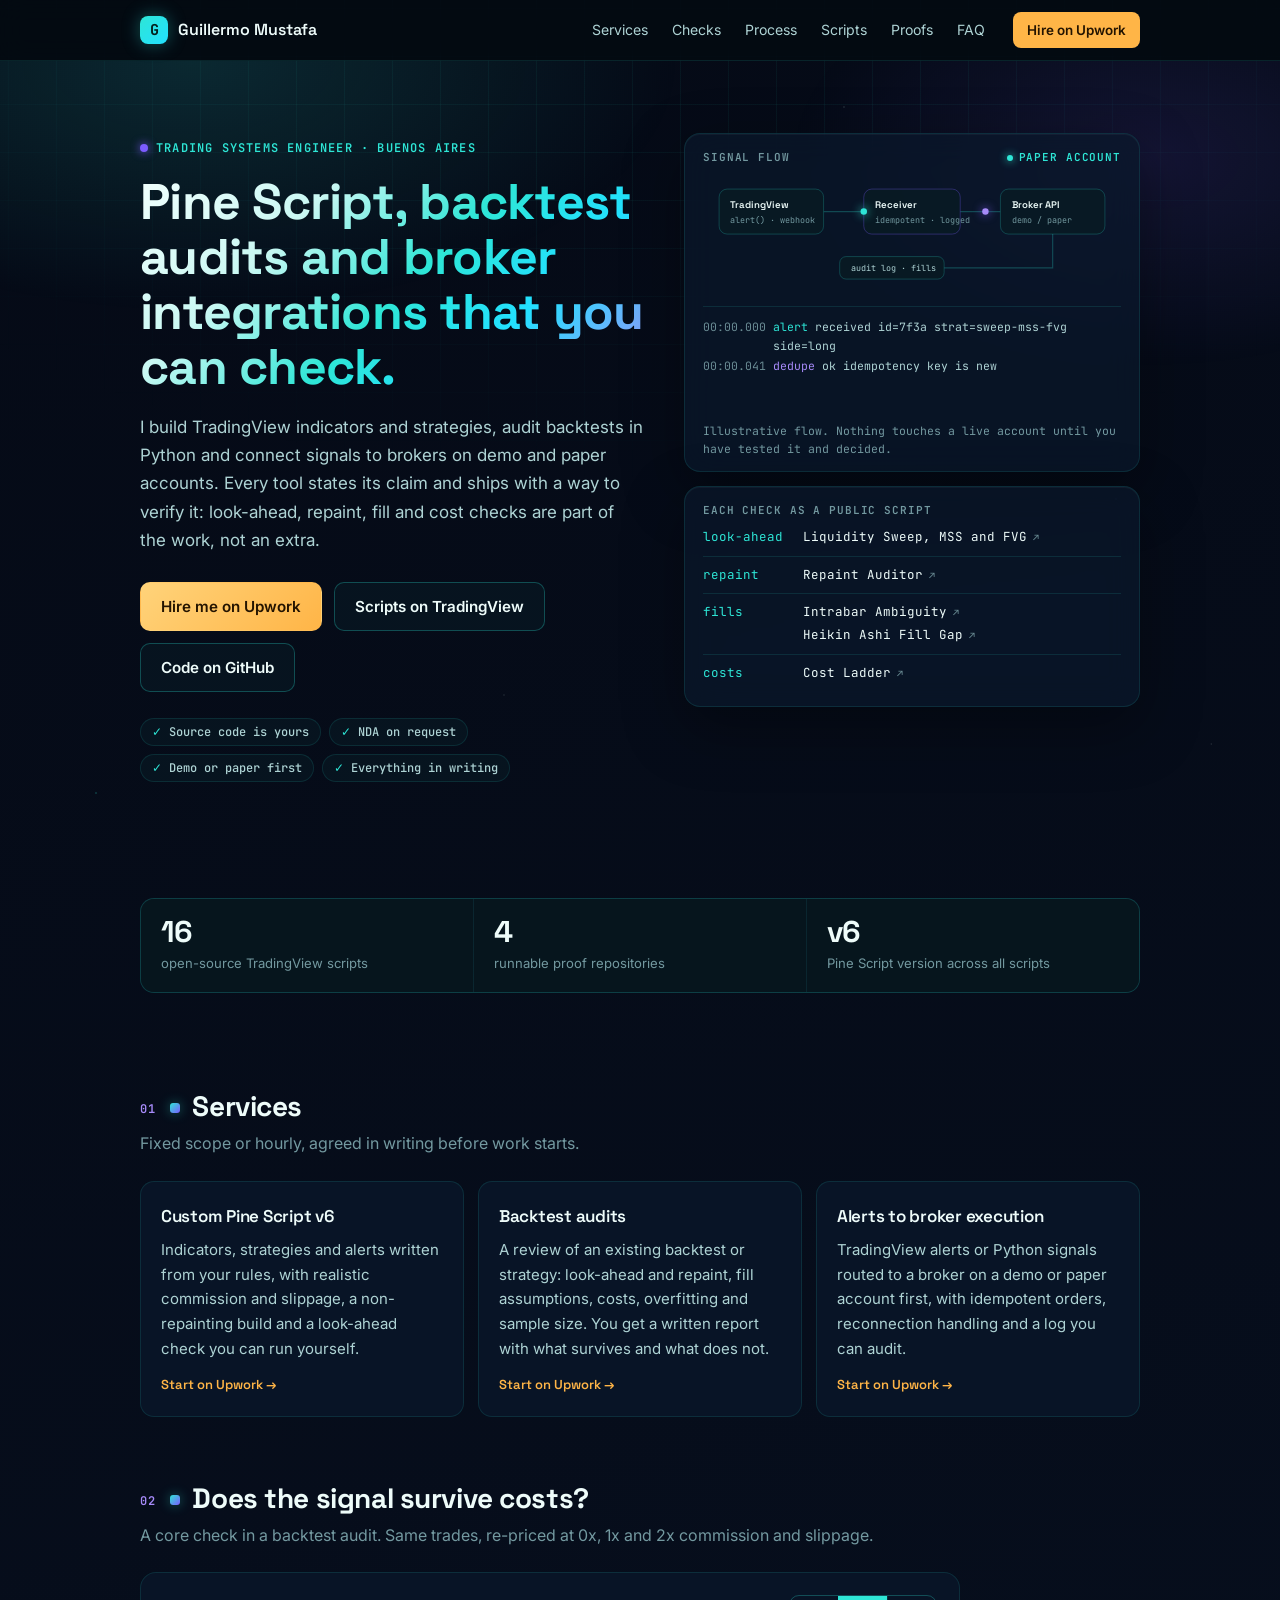
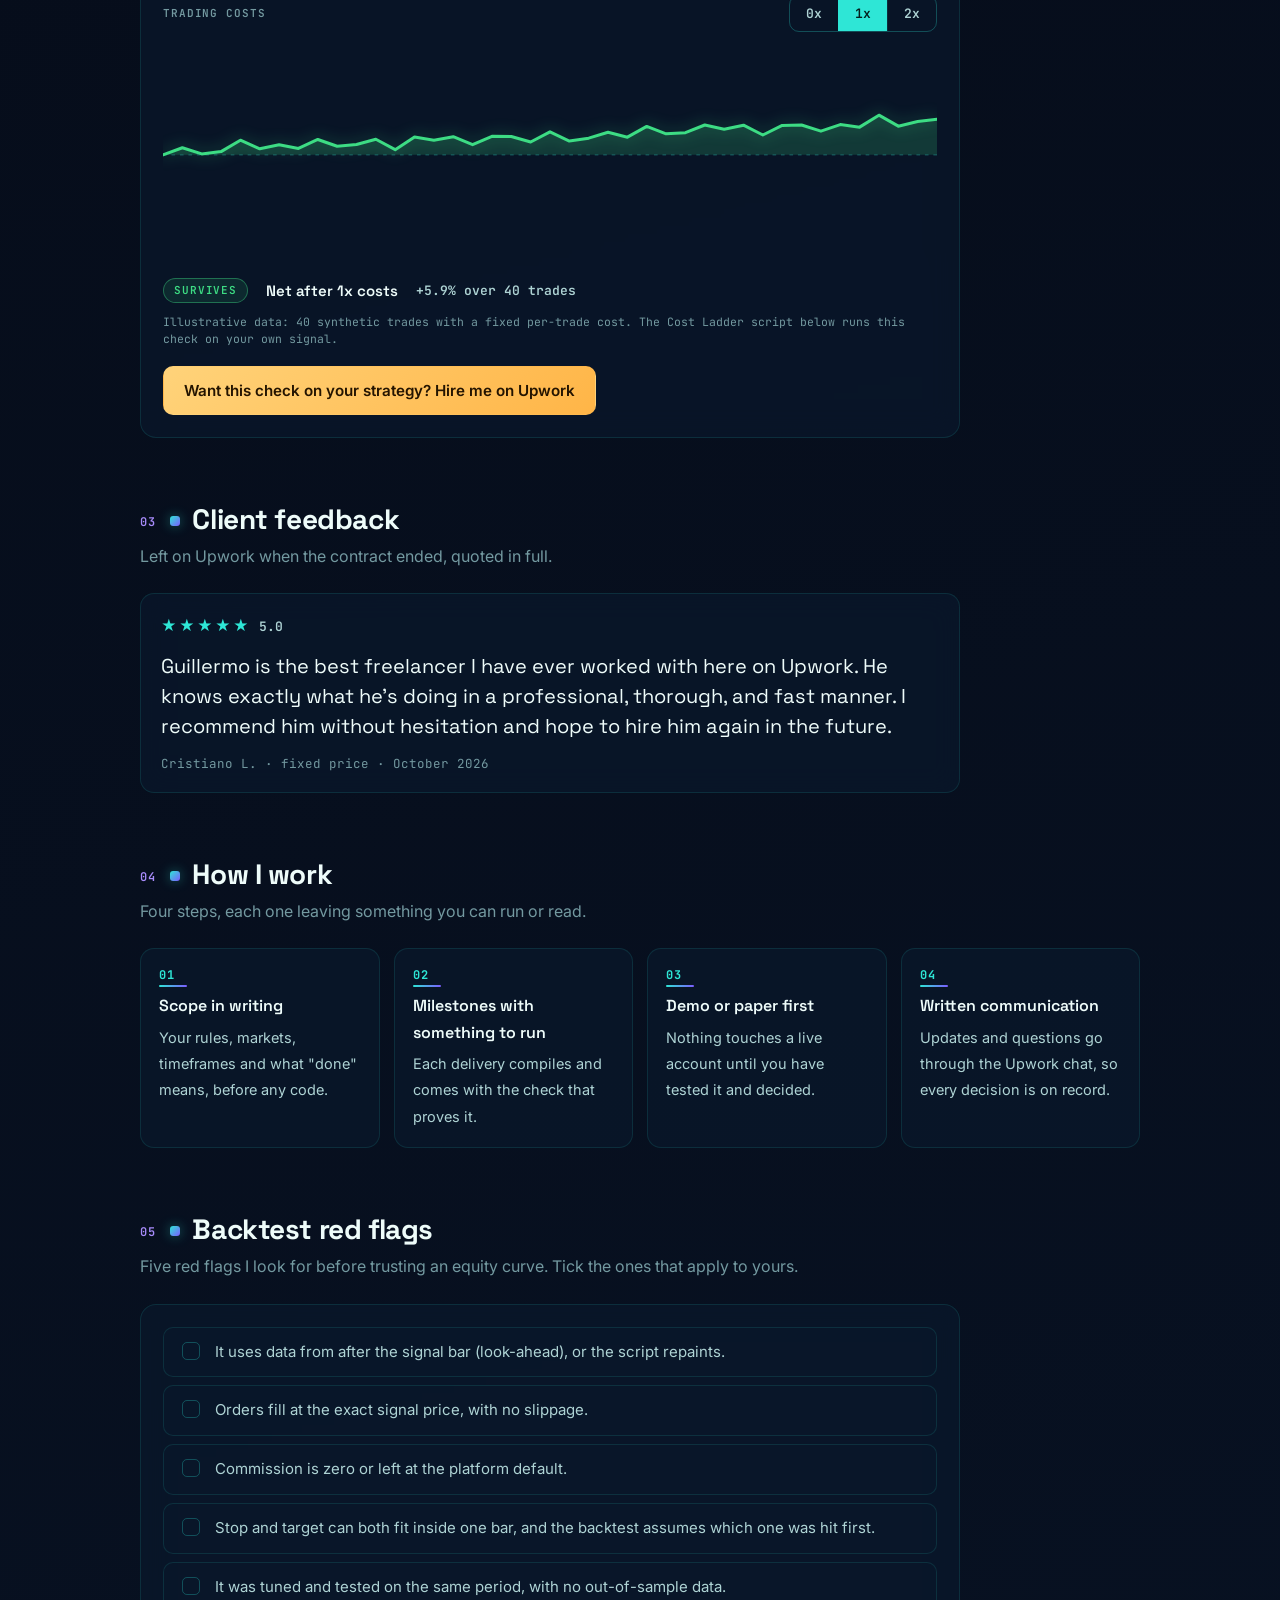
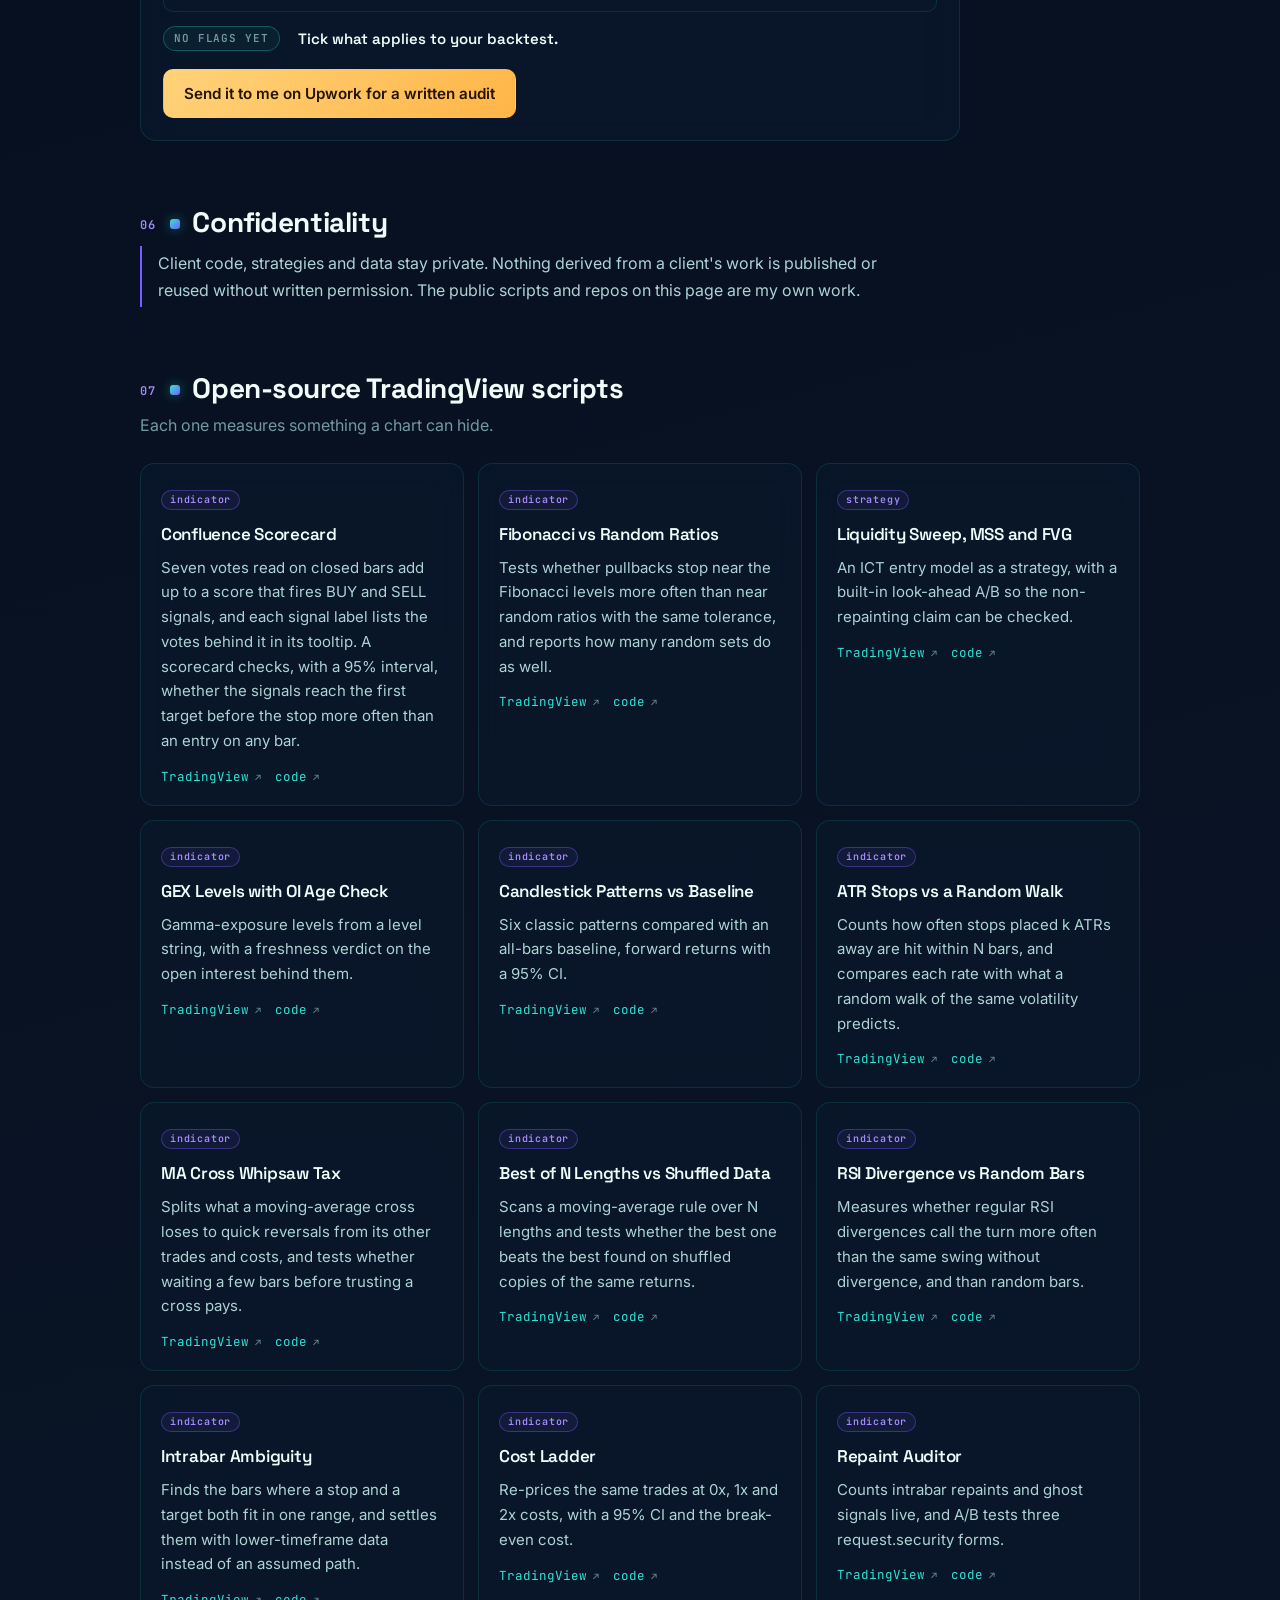
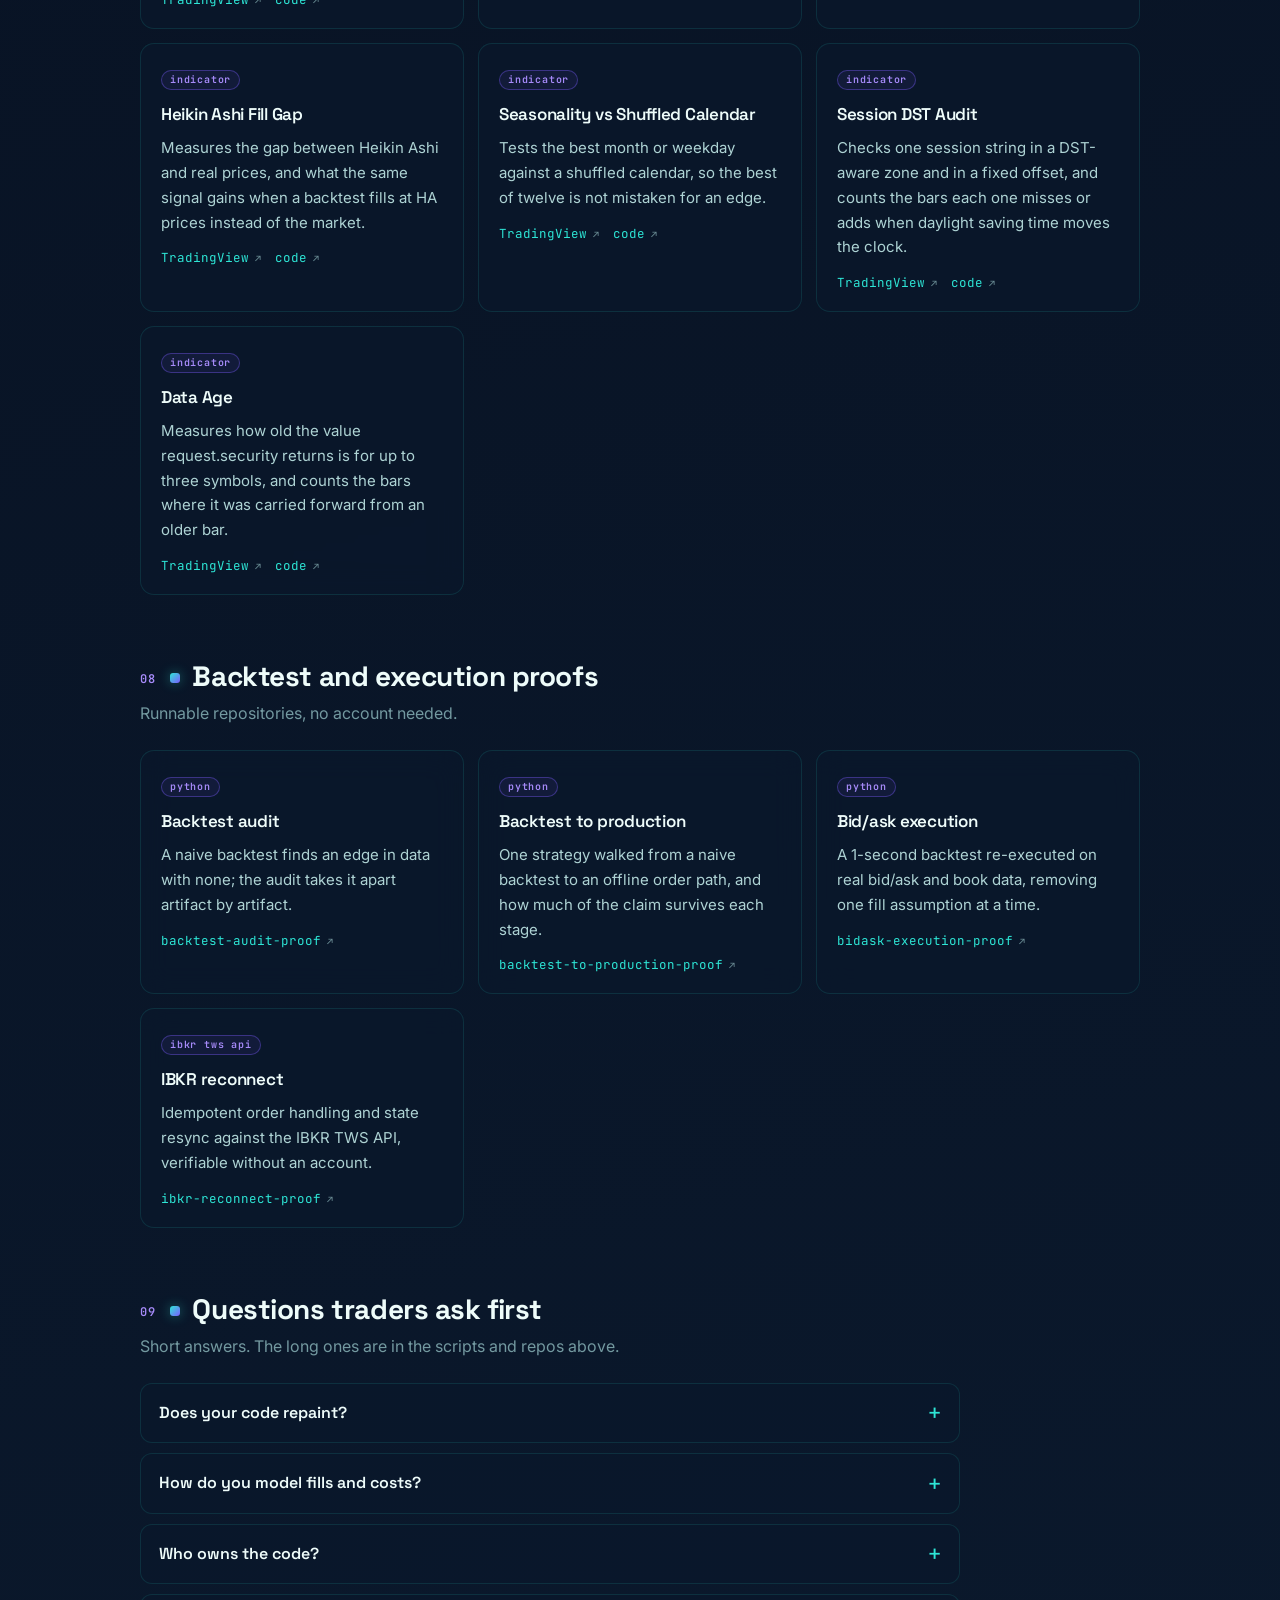
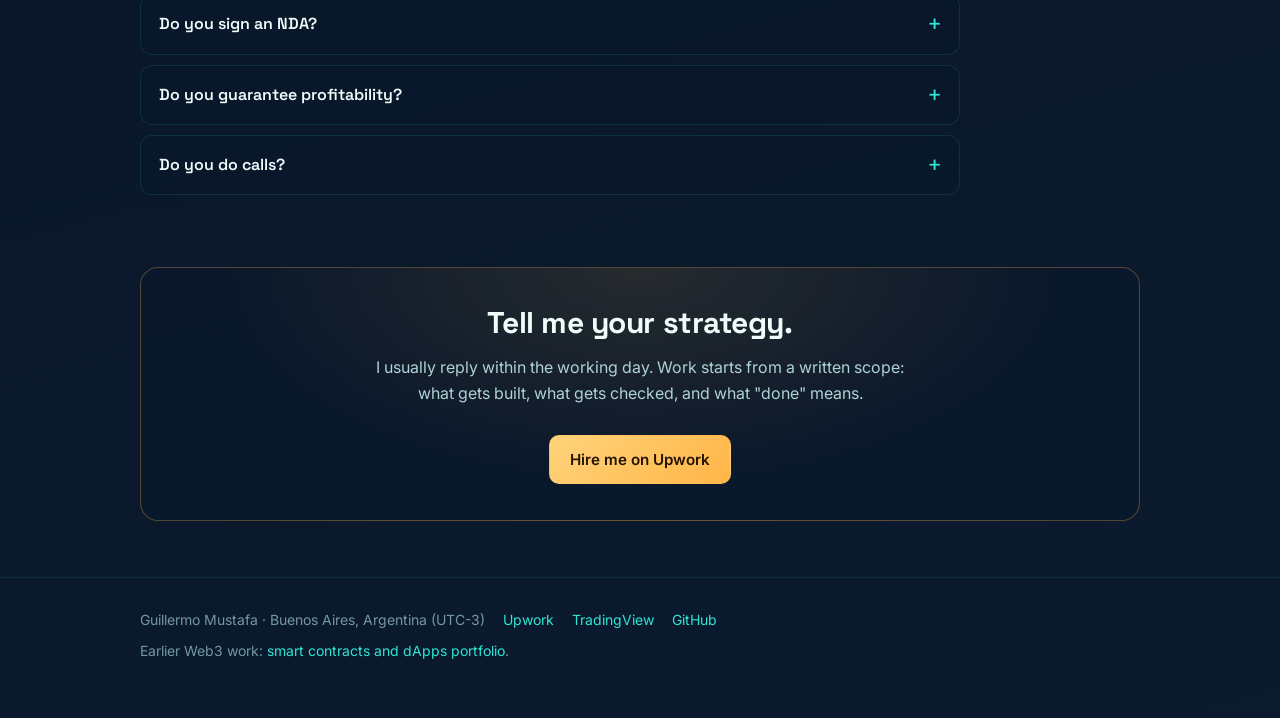
==== commit 032fac03: "feat: add the Confluence Scorecard card to the scripts section" ====
--- a/index.html
+++ b/index.html
@@ -431,7 +431,7 @@
     </ul>
 
     <div class="stats reveal">
-      <div class="stat"><b data-count="15" data-count-from="#scripts .card">15</b><span>open-source TradingView scripts</span></div>
+      <div class="stat"><b data-count="16" data-count-from="#scripts .card">16</b><span>open-source TradingView scripts</span></div>
       <div class="stat"><b data-count="4" data-count-from="#proofs .card">4</b><span>runnable proof repositories</span></div>
       <div class="stat"><b>v6</b><span>Pine Script version across all scripts</span></div>
     </div>
@@ -542,6 +542,12 @@
   <div class="sec-head reveal"><span class="num">07</span><h2>Open-source TradingView scripts</h2></div>
   <p class="sub reveal">Each one measures something a chart can hide.</p>
   <div class="grid">
+    <div class="card reveal" style="--d:.0s">
+      <span class="tag">indicator</span>
+      <h3>Confluence Scorecard</h3>
+      <p>Seven votes read on closed bars add up to a score that fires BUY and SELL signals, and each signal label lists the votes behind it in its tooltip. A scorecard checks, with a 95% interval, whether the signals reach the first target before the stop more often than an entry on any bar.</p>
+      <div class="links"><a href="https://www.tradingview.com/script/oqAIpNH6-Confluence-Scorecard-Signals-Graded-Against-a-Base-Rate/">TradingView</a><a href="https://github.com/guillemustafa-ux/confluence-scorecard">code</a></div>
+    </div>
     <div class="card reveal" style="--d:.0s">
       <span class="tag">indicator</span>
       <h3>Fibonacci vs Random Ratios</h3>
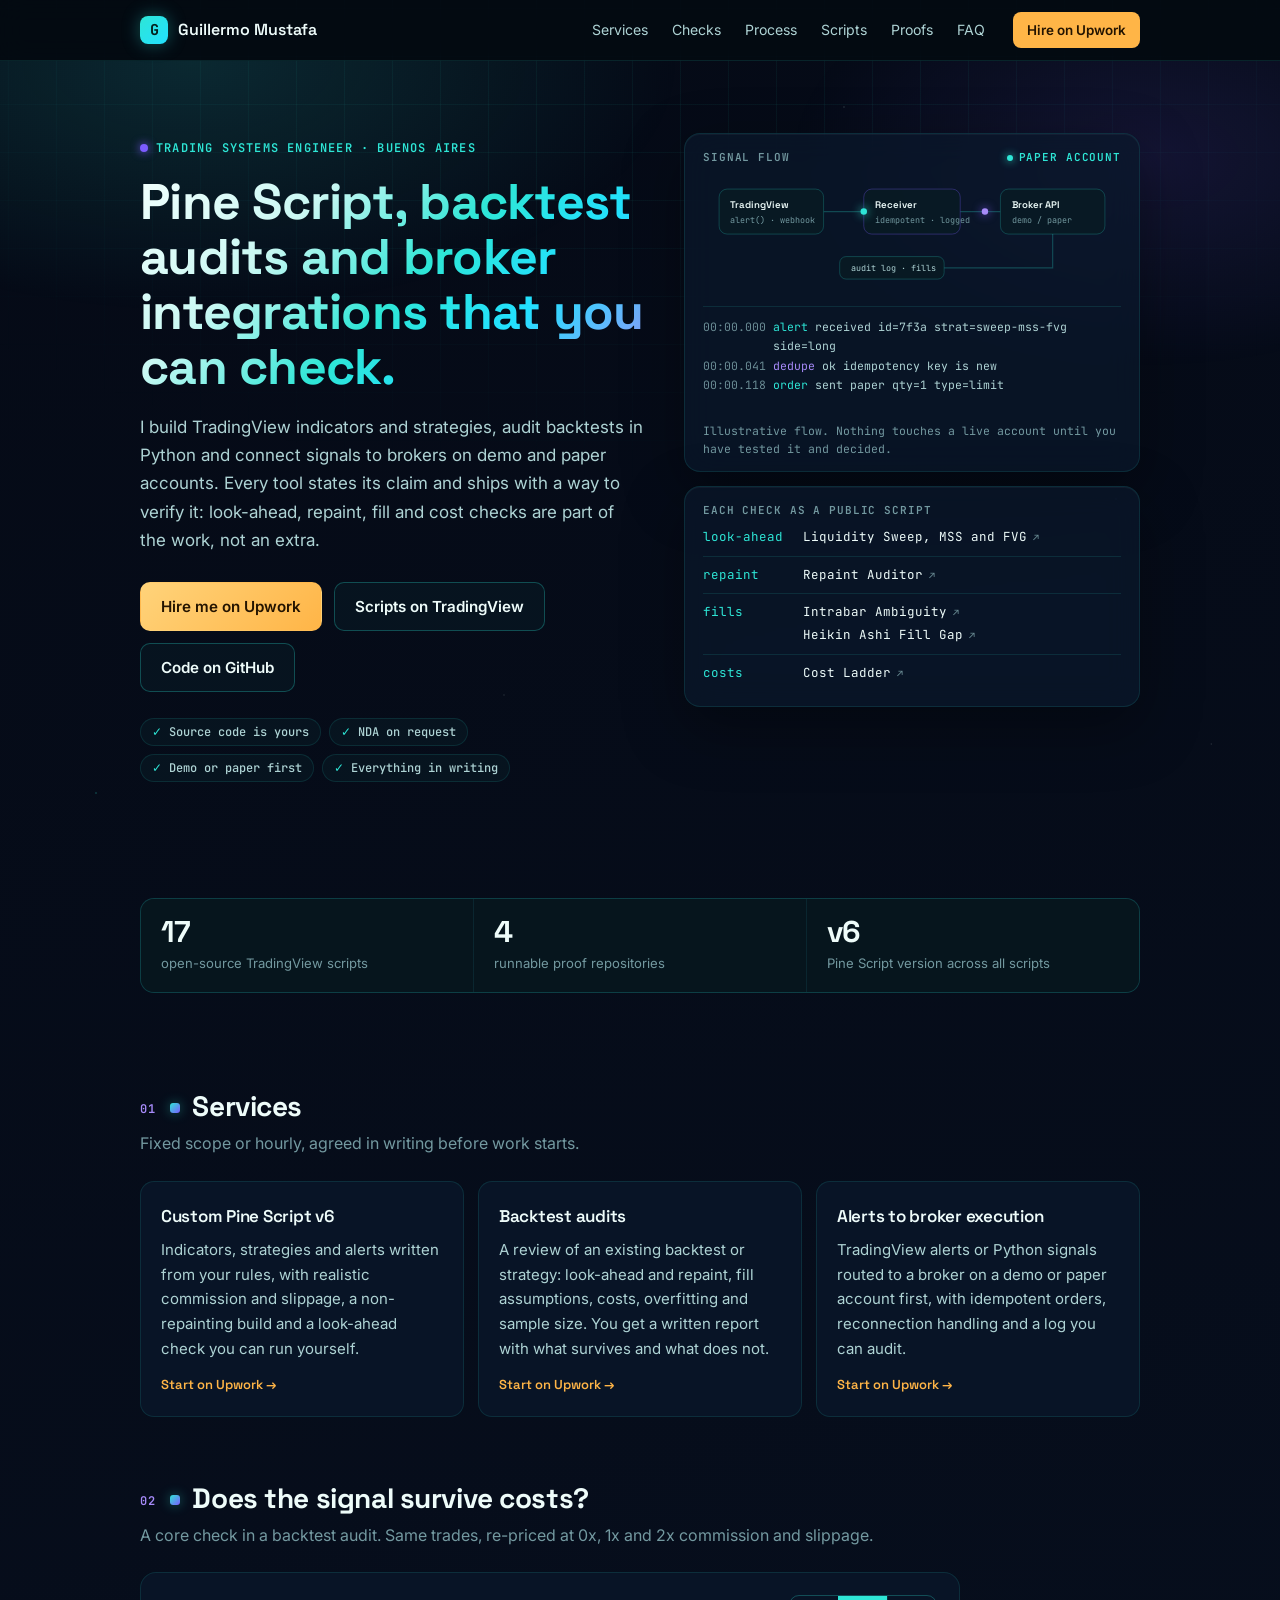
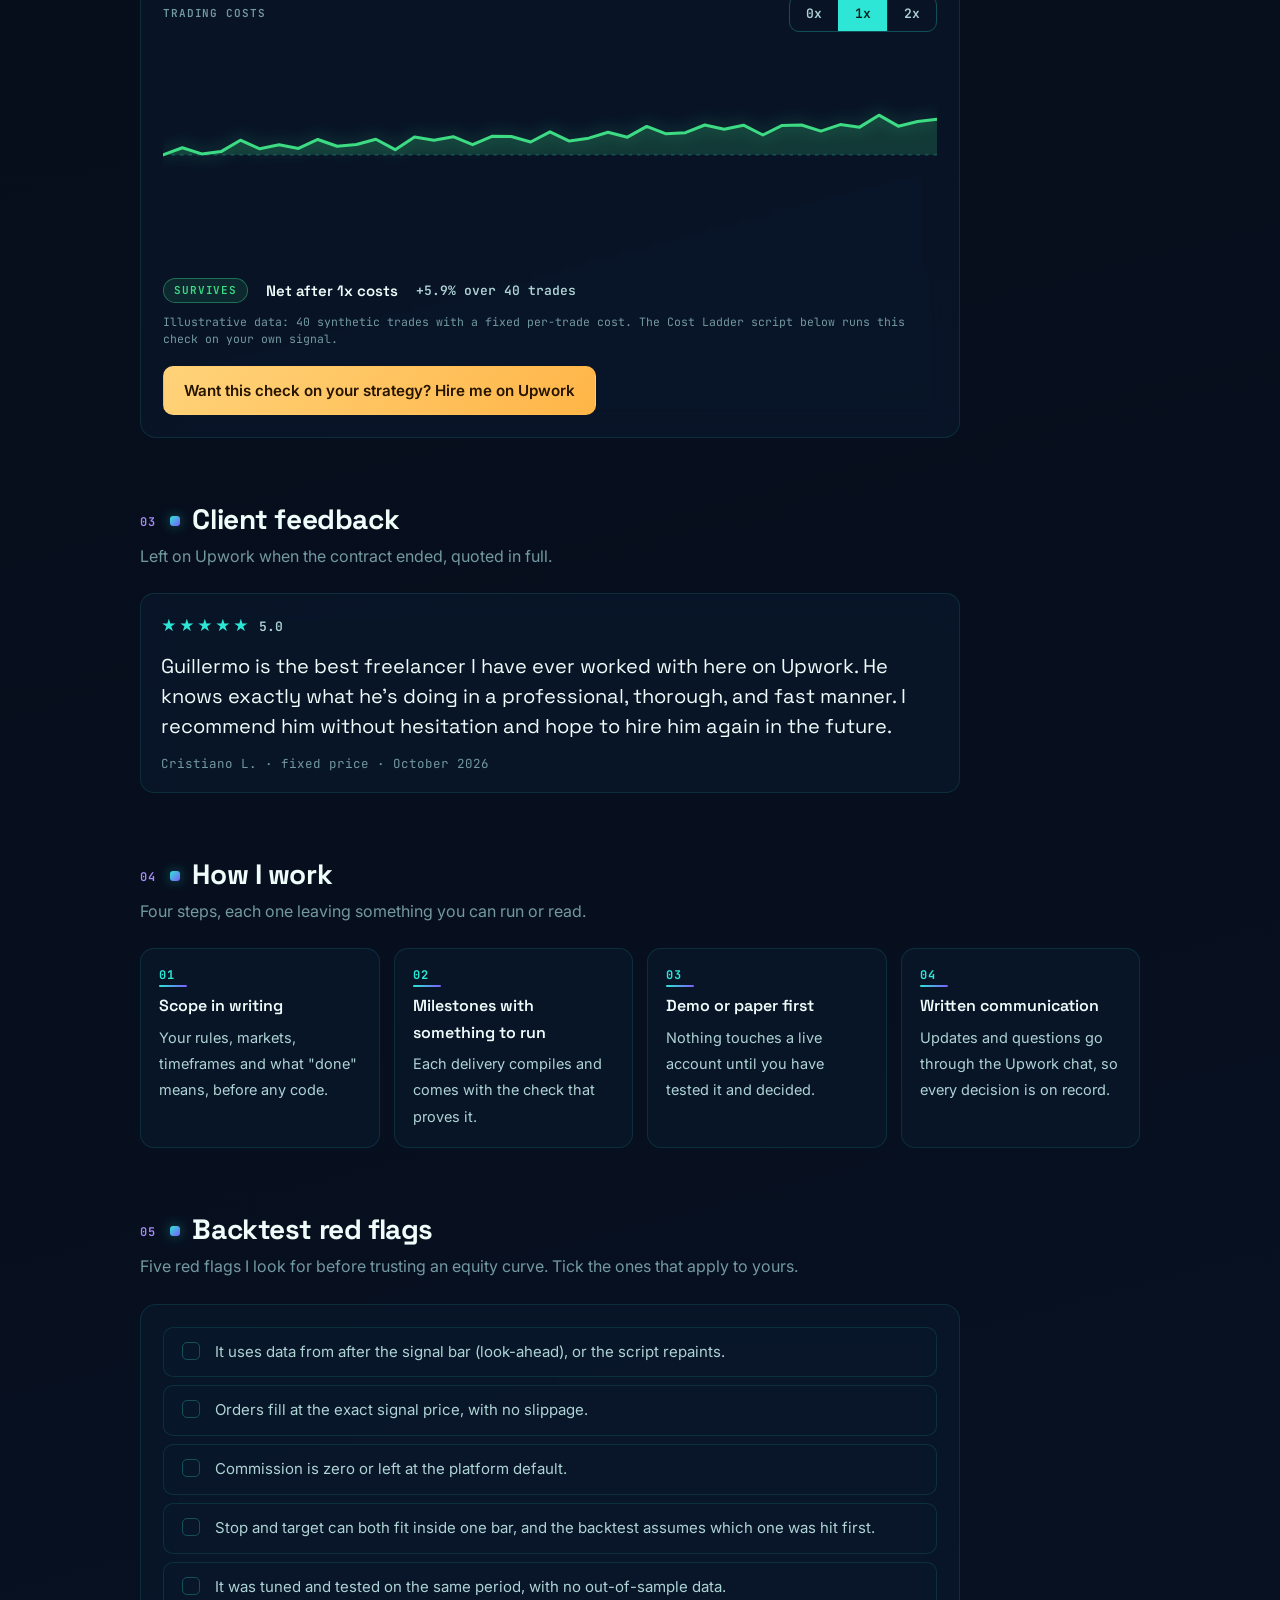
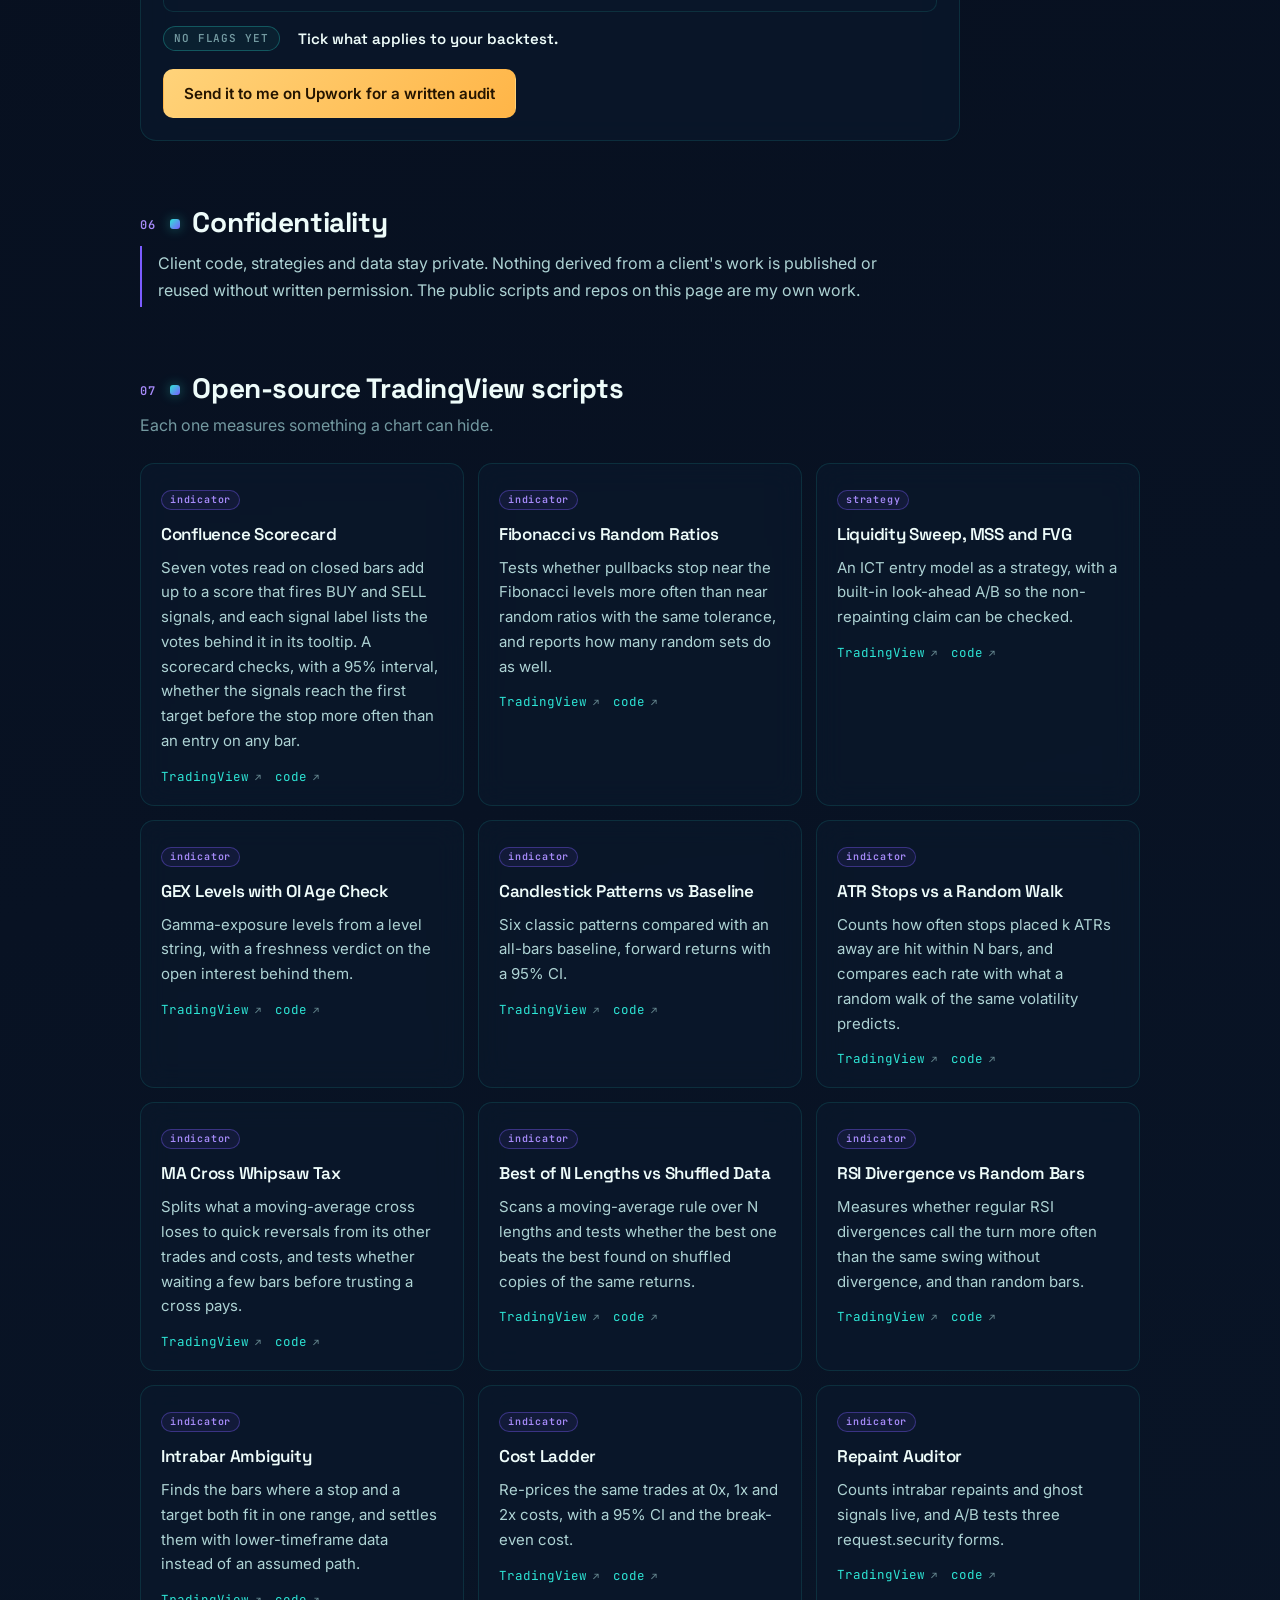
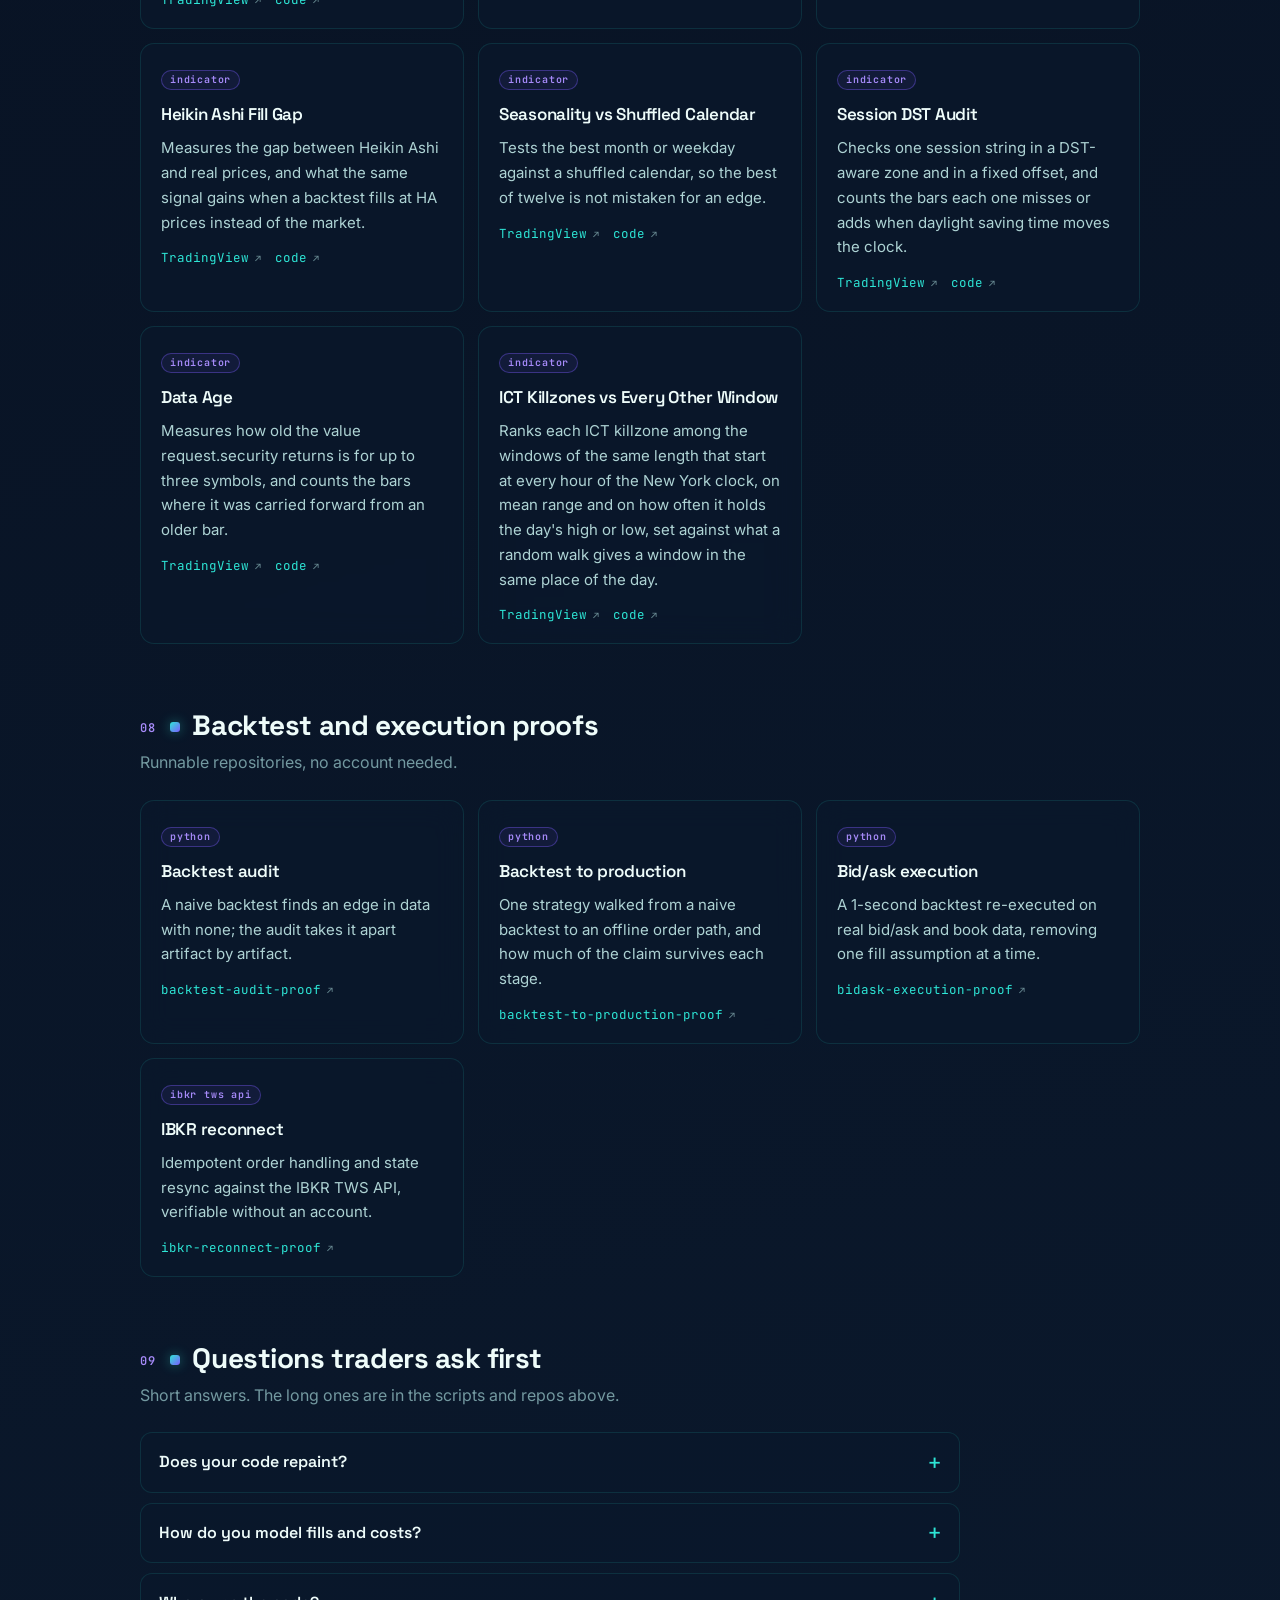
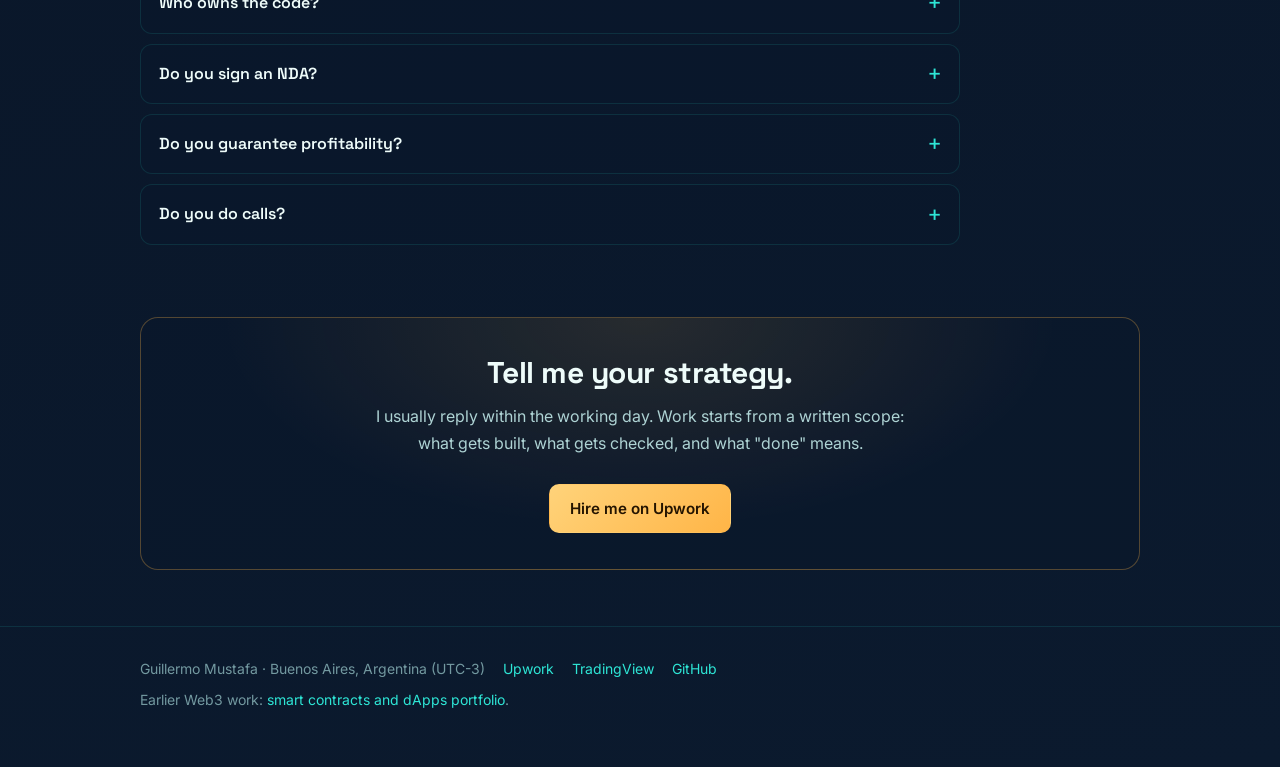
==== commit d421940b: "feat: add the ICT Killzones vs Every Other Window card to the scripts section" ====
--- a/index.html
+++ b/index.html
@@ -638,6 +638,12 @@
       <p>Measures how old the value request.security returns is for up to three symbols, and counts the bars where it was carried forward from an older bar.</p>
       <div class="links"><a href="https://www.tradingview.com/script/txAVsq9Y-Data-Age-How-Old-Is-the-Value-request-security-Returns/">TradingView</a><a href="https://github.com/guillemustafa-ux/request-data-age">code</a></div>
     </div>
+    <div class="card reveal" style="--d:.0s">
+      <span class="tag">indicator</span>
+      <h3>ICT Killzones vs Every Other Window</h3>
+      <p>Ranks each ICT killzone among the windows of the same length that start at every hour of the New York clock, on mean range and on how often it holds the day's high or low, set against what a random walk gives a window in the same place of the day.</p>
+      <div class="links"><a href="https://www.tradingview.com/script/UQvBoOP0-ICT-Killzones-vs-Every-Other-Window-Where-Do-They-Rank/">TradingView</a><a href="https://github.com/guillemustafa-ux/killzones-vs-every-window">code</a></div>
+    </div>
   </div>
 </section>
 
